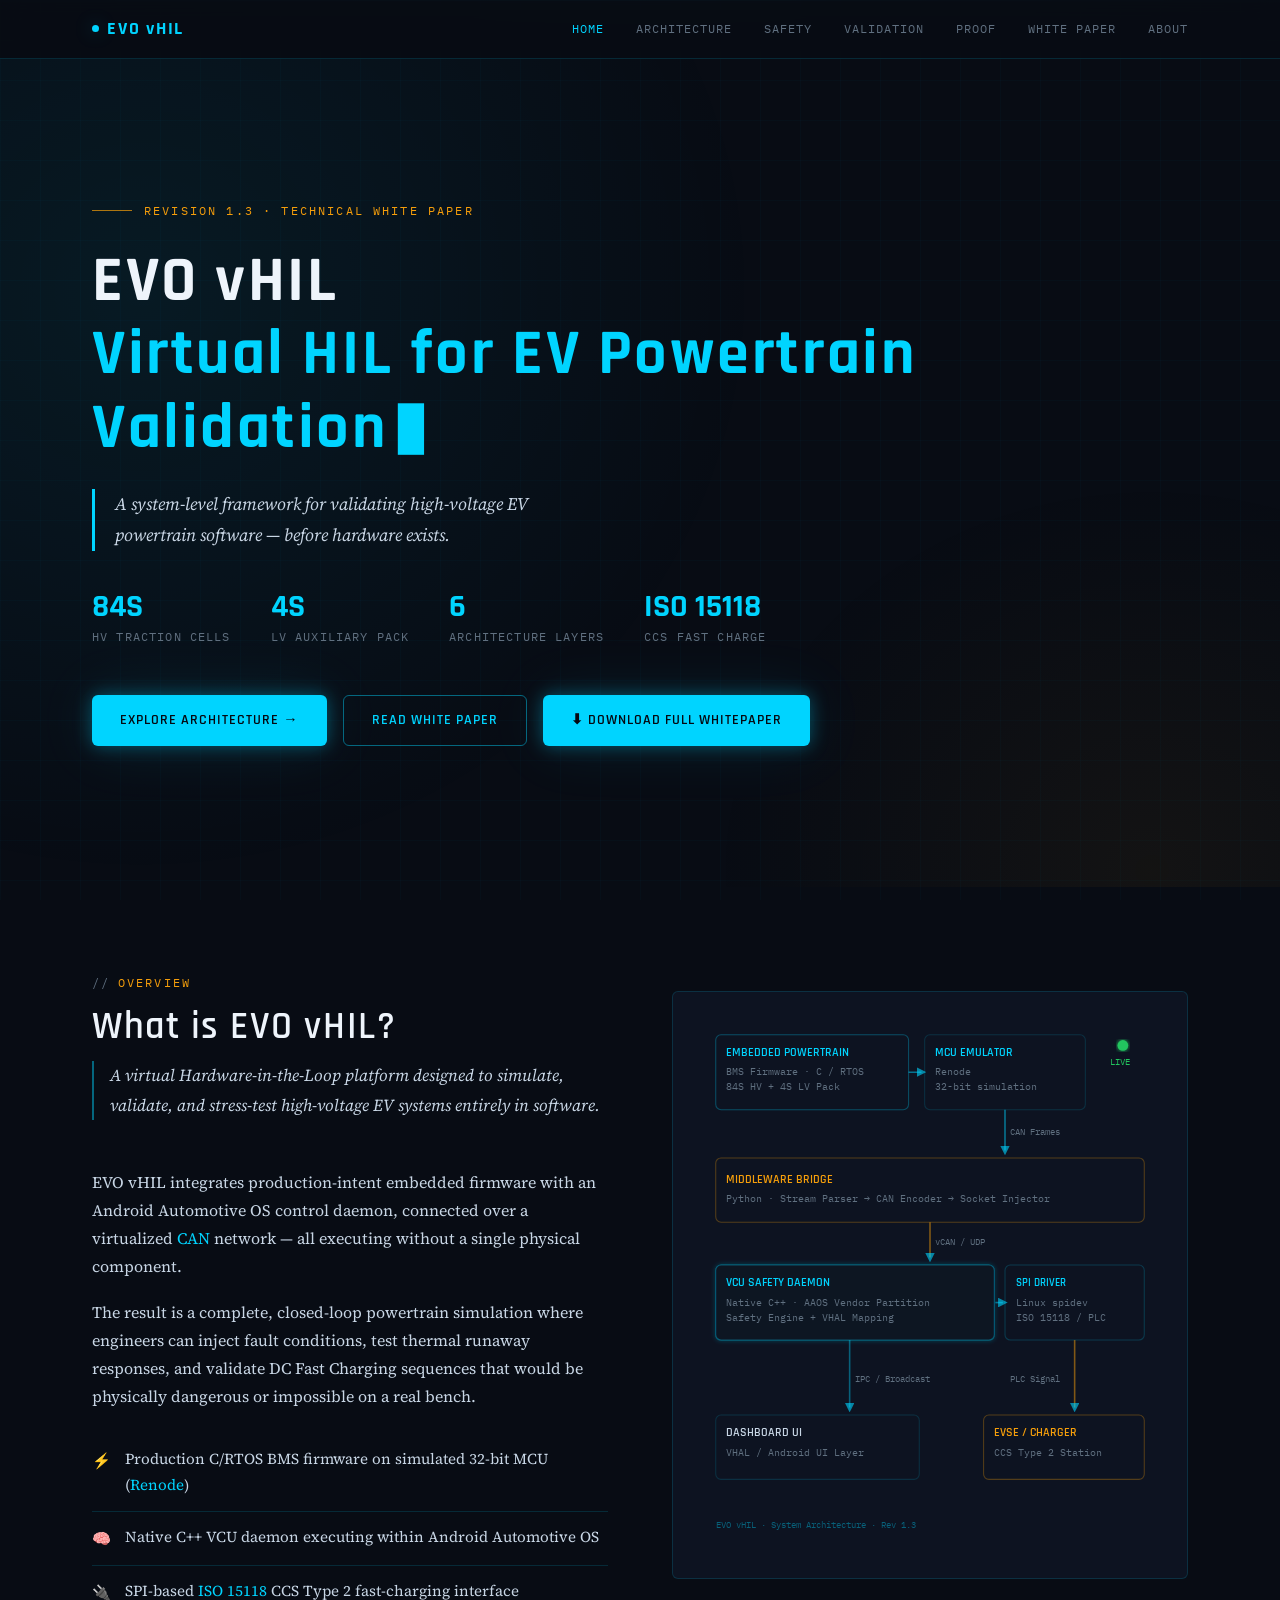
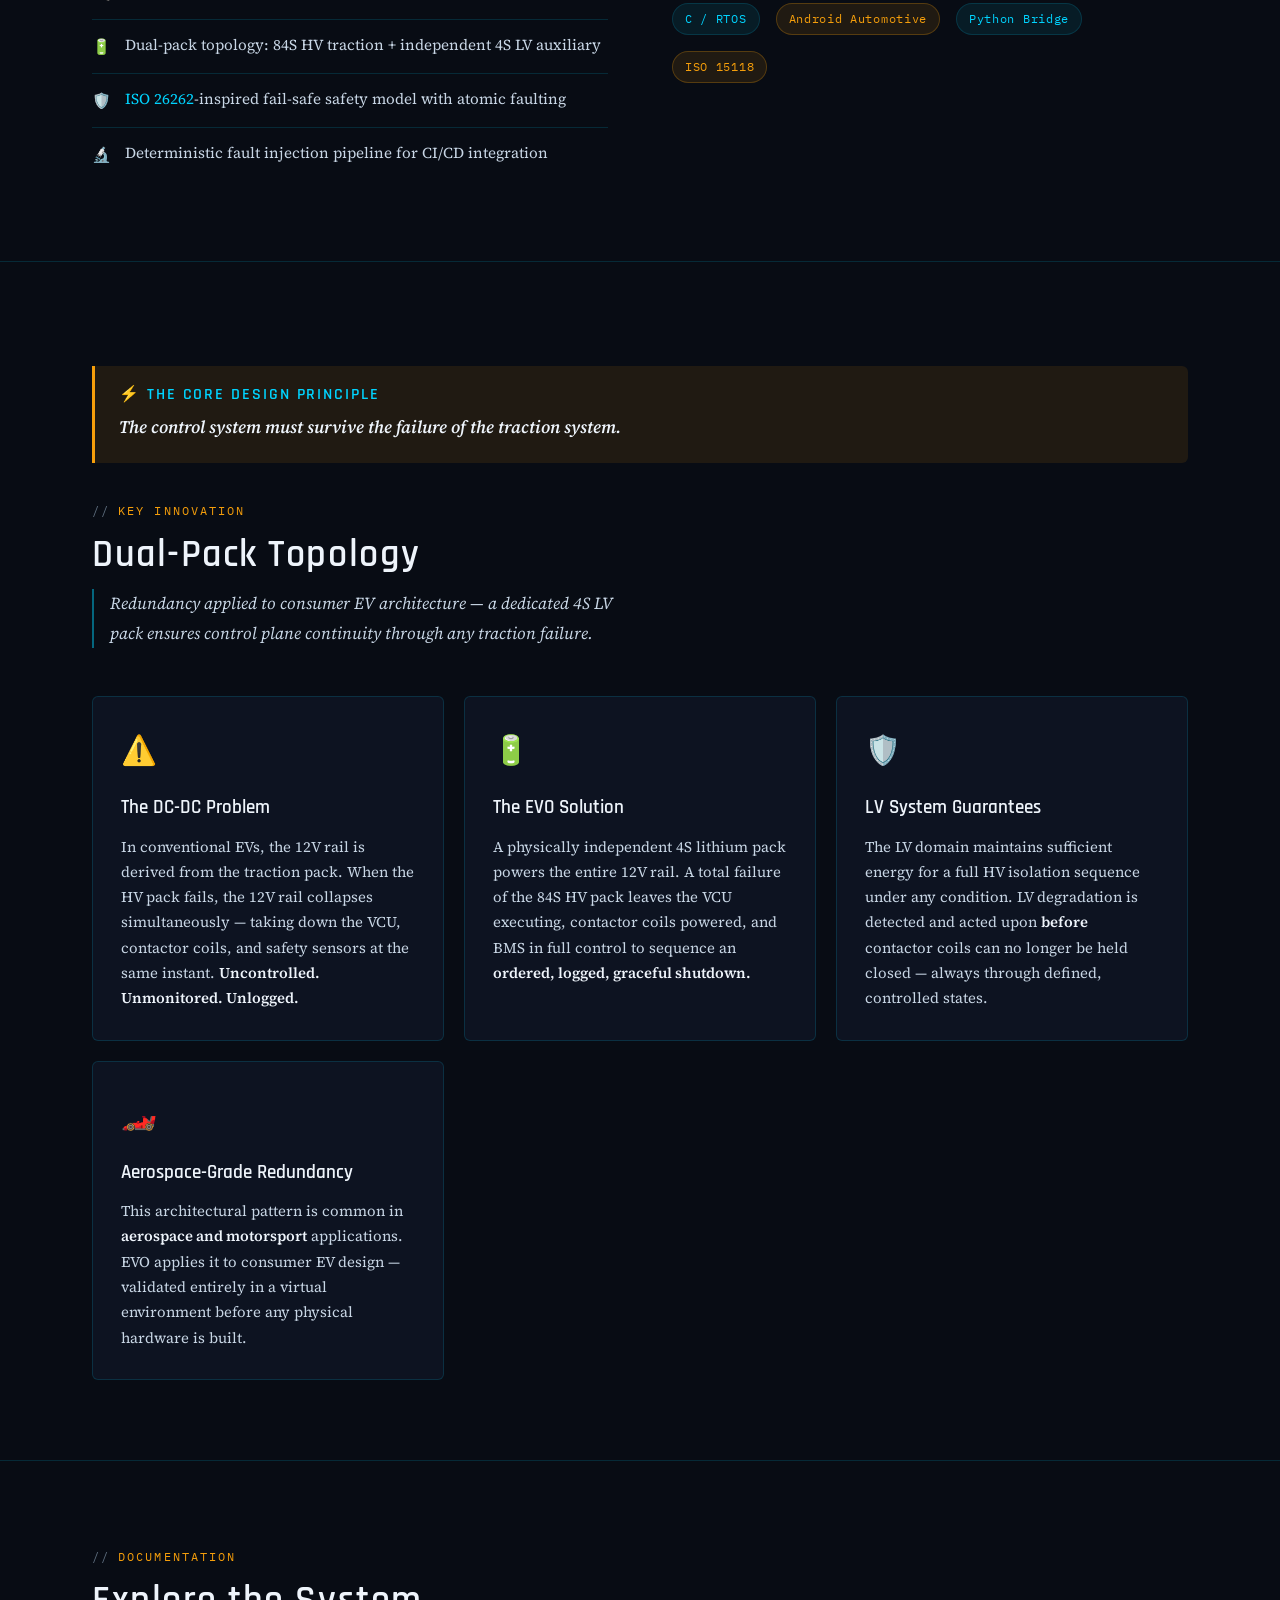
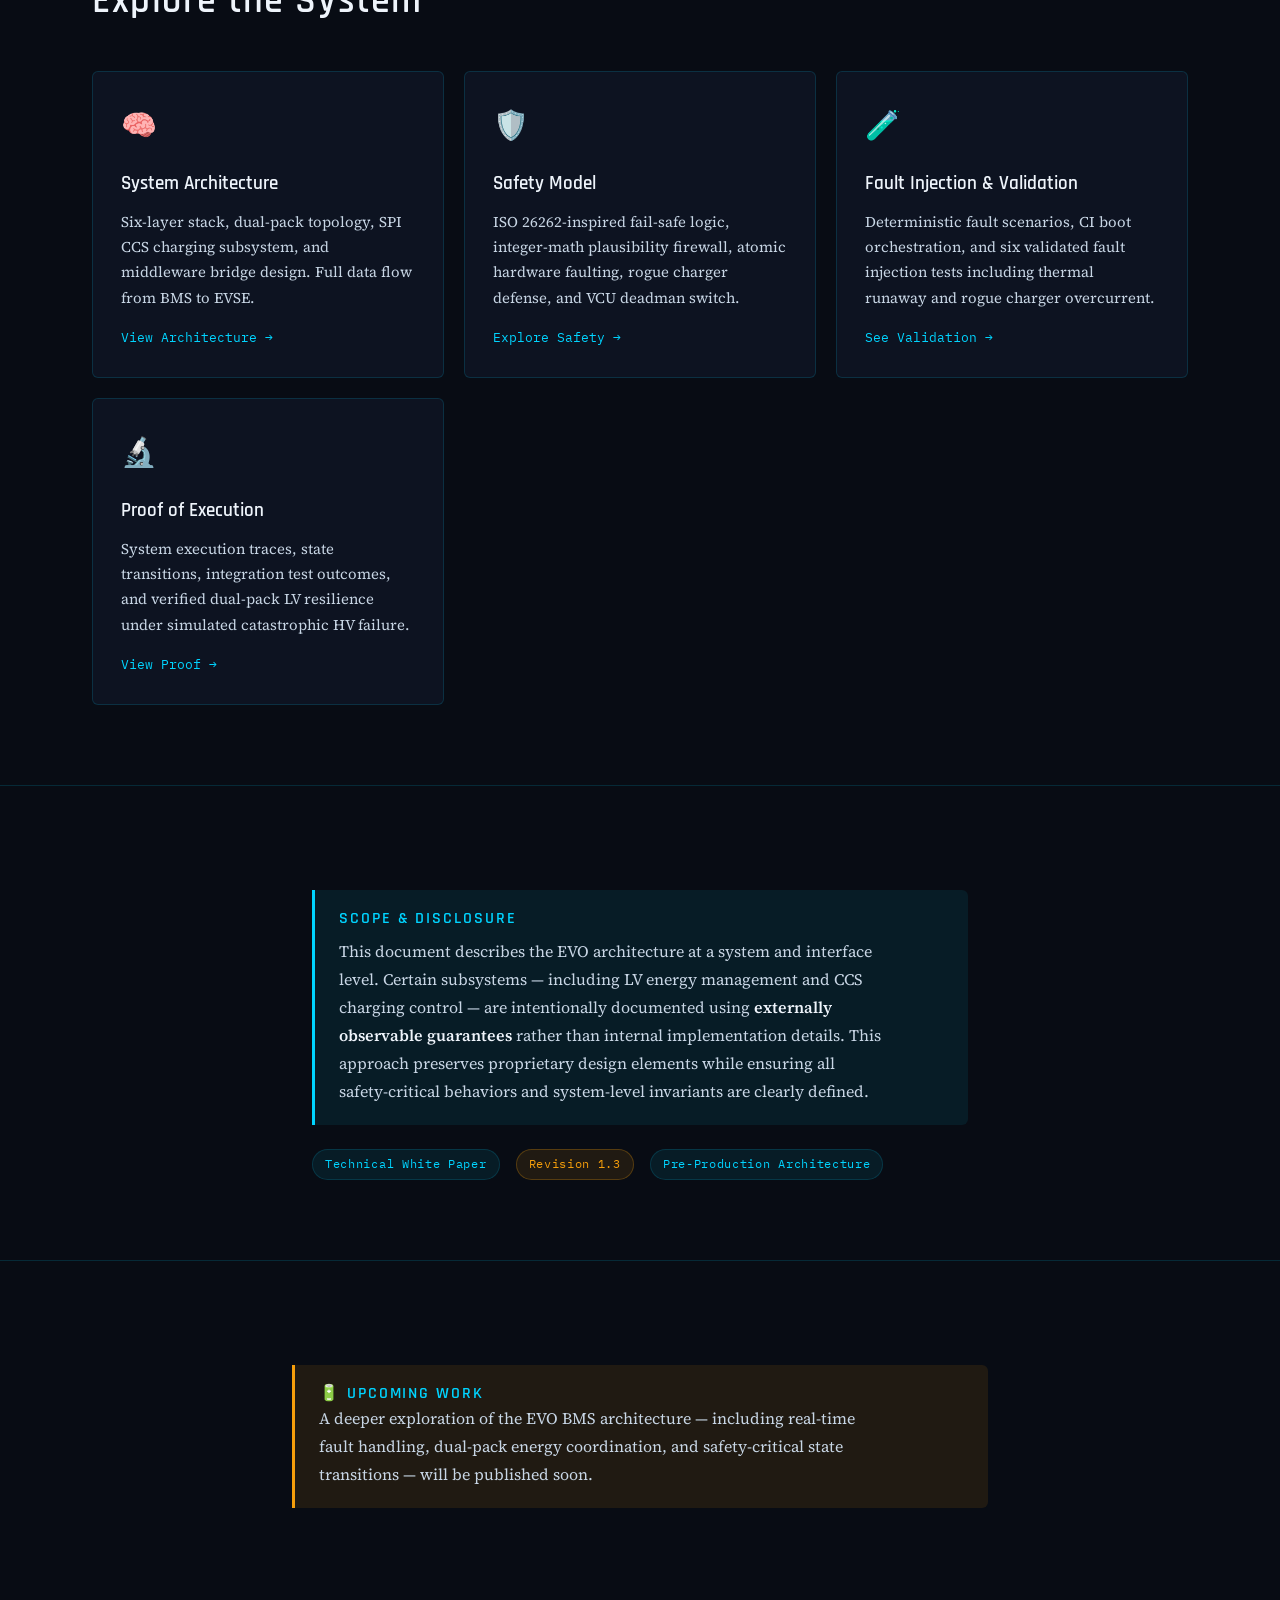
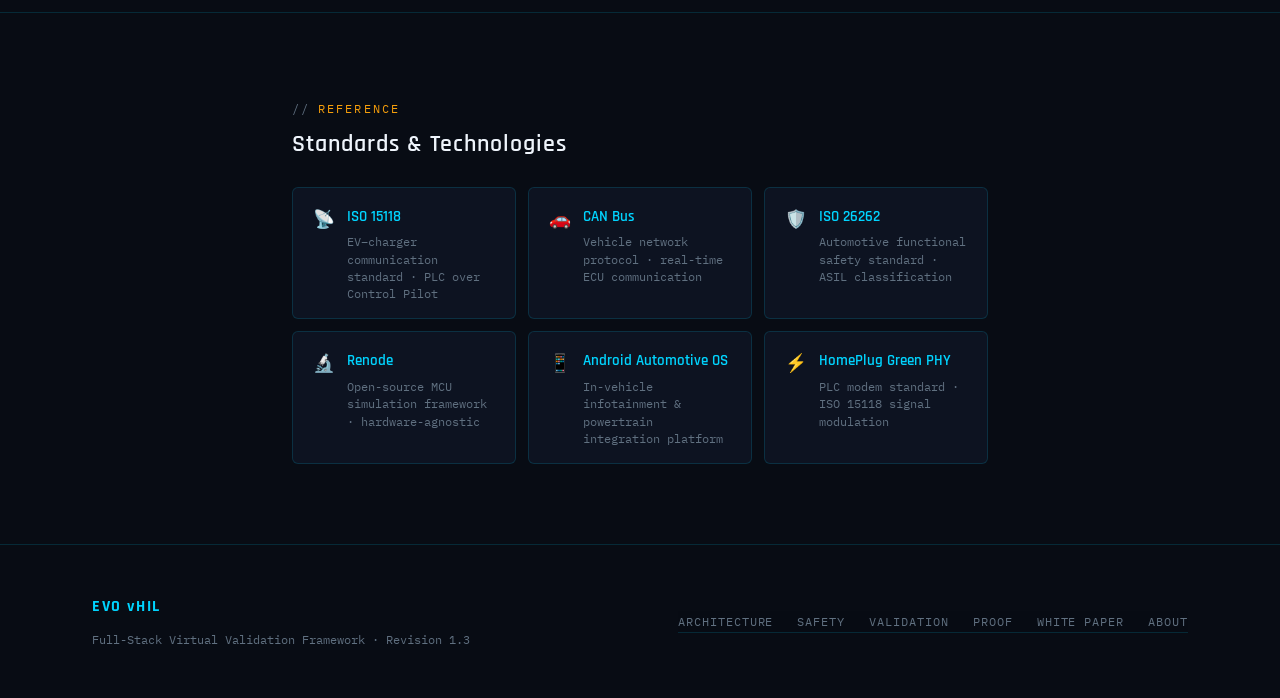
==== index.html @ ad2a9def "Merge branch 'main' of https://github.com/vishal0002/EVO-vHIL-Public" ====
<!DOCTYPE html>
<html lang="en">
  
<head>
  <meta charset="UTF-8" />

  <!-- JSON-LD (keep at top) -->
  <script type="application/ld+json">
  {
    "@context": "https://schema.org",
    "@type": "SoftwareApplication",
    "name": "EVO vHIL",
    "applicationCategory": "DeveloperApplication",
    "operatingSystem": "Linux, Android",
    "author": {
      "@type": "Person",
      "name": "Vishal Bagade"
    },
    "description": "Virtual hardware-in-the-loop framework for EV powertrain validation using Renode and production firmware.",
    "url": "https://evovhil.com/"
  }
  </script>

  <meta name="viewport" content="width=device-width, initial-scale=1.0" />

  <title>EVO vHIL — Virtual Validation for High-Voltage EV Powertrains</title>

  <meta name="author" content="Vishal Bagade">
  <meta name="description" content="A full-stack virtual Hardware-in-the-Loop (vHIL) framework for validating high-voltage EV powertrains, Android Automotive VCUs, and ISO 15118 fast charging.">
<meta name="robots" content="index, follow">
  <link rel="preload" href="style.css" as="style">
  <!-- Google tag (gtag.js) -->
<script async src="https://www.googletagmanager.com/gtag/js?id=G-EVS54RD7KM"></script>
<script>
  window.dataLayer = window.dataLayer || [];
  function gtag(){dataLayer.push(arguments);}
  gtag('js', new Date());

  gtag('config', 'G-EVS54RD7KM');
</script>
  <script>
function trackEvent(name, params = {}) {
  gtag('event', name, params);
}
</script>
<link rel="icon" href="/favicon.ico">
<link rel="icon" type="image/png" sizes="32x32" href="/favicon.png">
<link rel="apple-touch-icon" href="/apple-touch-icon.png">

<meta property="og:image" content="https://evovhil.com/og.png" />
<meta name="twitter:image" content="https://evovhil.com/og.png">
<meta property="og:image:width" content="1200">
<meta property="og:image:height" content="630">
  <meta name="google-site-verification" content="8OTdQsH8hmNBFH6MxRdVUnGSFUFtjsmQ5clHsHvqLK8" />

  <link rel="canonical" href="https://evovhil.com/" />
  <script>
if (location.hostname.includes("github.io")) {

  location.replace("https://evovhil.com" + location.pathname + location.search + location.hash);

}
</script>
  <!-- Open Graph -->
  <meta property="og:title" content="EVO vHIL — Virtual HIL for EV Powertrain Validation" />
  <meta property="og:description" content="Full-stack virtual HIL platform for EV systems using production firmware, Renode simulation, and deterministic fault injection." />
  <meta property="og:url" content="https://evovhil.com/" />

  <meta property="og:type" content="article" />


  <!-- Twitter -->
  <meta name="twitter:card" content="summary_large_image">
  <meta name="twitter:title" content="EVO vHIL — Virtual HIL for EV Powertrain Validation">
  <meta name="twitter:description" content="Full-stack EV validation using virtual HIL, Renode, and production firmware.">

  <!-- Styles -->
  <link rel="stylesheet" href="style.css" />

  <!-- GoatCounter (keep last) -->
  <script data-goatcounter="https://evo-vhil.goatcounter.com/count" async src="//gc.zgo.at/count.js"></script>

</head>
<script>
let startTime = Date.now();

window.addEventListener("beforeunload", function () {
  let timeSpent = Math.round((Date.now() - startTime) / 1000);

  // Only track meaningful sessions (>5 sec)
  if (timeSpent > 5) {
    navigator.sendBeacon(
      "https://evo-vhil.goatcounter.com/count",
      JSON.stringify({
        path: location.pathname + "#time-" + timeSpent,
        event: true
      })
    );
  }
});
</script>
<body>
<div class="scanline"></div>

<!-- ── NAV ── -->
<nav>
  <div class="nav-inner">
    <a href="/" class="nav-logo">
      <span class="dot"></span> EVO vHIL
    </a>

    <button class="nav-hamburger" id="navToggle" aria-label="Toggle navigation" aria-expanded="false">
      <span></span><span></span><span></span>
    </button>
    <div class="nav-links" id="navLinks">
      <a href="/" class="active">Home</a>
      <a href="/architecture.html">Architecture</a>
      <a href="/safety.html">Safety</a>
      <a href="/validation.html">Validation</a>
      <a href="/proof.html">Proof</a>
      <a href="/fullpaper.html">White Paper</a>
      <a href="/about.html">About</a>

    </div>
  </div>
</nav>

<!-- ── HERO ── -->
<section class="hero">
  <div class="container hero-content">
    <div class="hero-eyebrow">Revision 1.3 · Technical White Paper</div>
    <h1 class="hero-title">
      EVO vHIL<br>
      <span class="cursor">Virtual HIL for EV Powertrain Validation</span>
    </h1>
    <p class="hero-subtitle">
      A system-level framework for validating high-voltage EV powertrain software — before hardware exists.
    </p>
    <div class="hero-stats">
      <div class="stat">
        <div class="stat-val">84S</div>
        <div class="stat-label">HV Traction Cells</div>
      </div>
      <div class="stat">
        <div class="stat-val">4S</div>
        <div class="stat-label">LV Auxiliary Pack</div>
      </div>
      <div class="stat">
        <div class="stat-val">6</div>
        <div class="stat-label">Architecture Layers</div>
      </div>
      <div class="stat">
        <div class="stat-val">ISO 15118</div>
        <div class="stat-label">CCS Fast Charge</div>
      </div>
    </div>
    <div class="btn-group">
      <a href="/architecture.html" class="btn btn-primary" onclick="trackEvent('cta_architecture')">Explore Architecture →</a>
      <a href="/fullpaper.html" class="btn btn-outline" onclick="trackEvent('cta_whitepaper_view')">Read White Paper</a>
      <a href="https://raw.githubusercontent.com/vishal0002/EVO-vHIL-Public/main/docs/EVO_vHIL_Whitepaper_Public.pdf"
     class="btn btn-primary pulse"
     download 
     onclick="trackEvent('whitepaper_download')"
     data-goatcounter-click="whitepaper-download">
     ⬇ Download Full Whitepaper
  </a>
    </div>
  </div>
</section>

<!-- ── WHAT IS ── -->
<section class="section">
  <div class="container">
    <div class="two-col" style="align-items:start; gap:4rem;">
      <div>
        <div class="section-header">
          <div class="section-tag">Overview</div>
          <h2 class="section-title">What is EVO vHIL?</h2>
          <p class="section-lead">A virtual Hardware-in-the-Loop platform designed to simulate, validate, and stress-test high-voltage EV systems entirely in software.</p>
        </div>
        <p>EVO vHIL integrates production-intent embedded firmware with an Android Automotive OS control daemon, connected over a virtualized <a href="https://en.wikipedia.org/wiki/CAN_bus" target="_blank" rel="noopener noreferrer" style="color:var(--cyan);">CAN</a> network — all executing without a single physical component.</p>
        <p>The result is a complete, closed-loop powertrain simulation where engineers can inject fault conditions, test thermal runaway responses, and validate DC Fast Charging sequences that would be physically dangerous or impossible on a real bench.</p>
        <ul class="feature-list mt-3">
          <li><span class="icon">⚡</span><span>Production C/RTOS BMS firmware on simulated 32-bit MCU (<a href="https://renode.io/" target="_blank" rel="noopener noreferrer" style="color:var(--cyan);">Renode</a>)</span></li>
          <li><span class="icon">🧠</span><span>Native C++ VCU daemon executing within Android Automotive OS</span></li>
          <li><span class="icon">🔌</span><span>SPI-based <a href="https://en.wikipedia.org/wiki/ISO_15118" target="_blank" rel="noopener noreferrer" style="color:var(--cyan);">ISO 15118</a> CCS Type 2 fast-charging interface</span></li>
          <li><span class="icon">🔋</span><span>Dual-pack topology: 84S HV traction + independent 4S LV auxiliary</span></li>
          <li><span class="icon">🛡️</span><span><a href="https://en.wikipedia.org/wiki/ISO_26262" target="_blank" rel="noopener noreferrer" style="color:var(--cyan);">ISO 26262</a>-inspired fail-safe safety model with atomic faulting</span></li>
          <li><span class="icon">🔬</span><span>Deterministic fault injection pipeline for CI/CD integration</span></li>
        </ul>
      </div>
      <!-- SVG Architecture Mini-Diagram -->
      <div>
        <div class="diagram-wrap">
          <svg viewBox="0 0 420 480" xmlns="http://www.w3.org/2000/svg" style="width:100%;height:auto;">
            <defs>
              <marker id="arr" markerWidth="6" markerHeight="6" refX="3" refY="3" orient="auto">
                <path d="M0,0 L0,6 L6,3 z" fill="rgba(0,212,255,0.6)"/>
              </marker>
              <filter id="glow">
                <feGaussianBlur stdDeviation="2" result="coloredBlur"/>
                <feMerge><feMergeNode in="coloredBlur"/><feMergeNode in="SourceGraphic"/></feMerge>
              </filter>
            </defs>

            <!-- Layer boxes -->
            <!-- L1: BMS -->
            <rect x="10" y="10" width="180" height="70" rx="5" fill="#0d1321" stroke="rgba(0,212,255,0.3)" stroke-width="1"/>
            <text x="20" y="30" font-family="'Rajdhani',sans-serif" font-size="11" fill="#00d4ff" font-weight="600">EMBEDDED POWERTRAIN</text>
            <text x="20" y="48" font-family="'IBM Plex Mono',monospace" font-size="9" fill="#607080">BMS Firmware · C / RTOS</text>
            <text x="20" y="62" font-family="'IBM Plex Mono',monospace" font-size="9" fill="#607080">84S HV + 4S LV Pack</text>

            <!-- MCU Emulator -->
            <rect x="205" y="10" width="150" height="70" rx="5" fill="#0d1321" stroke="rgba(0,212,255,0.15)" stroke-width="1"/>
            <text x="215" y="30" font-family="'Rajdhani',sans-serif" font-size="11" fill="#00d4ff" font-weight="600">MCU EMULATOR</text>
            <text x="215" y="48" font-family="'IBM Plex Mono',monospace" font-size="9" fill="#607080">Renode</text>
            <text x="215" y="62" font-family="'IBM Plex Mono',monospace" font-size="9" fill="#607080">32-bit simulation</text>

            <!-- Arrow: BMS → MCU -->
            <line x1="190" y1="45" x2="202" y2="45" stroke="rgba(0,212,255,0.5)" stroke-width="1.5" marker-end="url(#arr)"/>

            <!-- Arrow: MCU → Bridge -->
            <line x1="280" y1="80" x2="280" y2="118" stroke="rgba(0,212,255,0.5)" stroke-width="1.5" marker-end="url(#arr)"/>
            <text x="285" y="104" font-family="'IBM Plex Mono',monospace" font-size="8" fill="#607080">CAN Frames</text>

            <!-- L2: Bridge -->
            <rect x="10" y="125" width="400" height="60" rx="5" fill="#0d1321" stroke="rgba(245,158,11,0.3)" stroke-width="1"/>
            <text x="20" y="148" font-family="'Rajdhani',sans-serif" font-size="11" fill="#f59e0b" font-weight="600">MIDDLEWARE BRIDGE</text>
            <text x="20" y="166" font-family="'IBM Plex Mono',monospace" font-size="9" fill="#607080">Python · Stream Parser → CAN Encoder → Socket Injector</text>

            <!-- Arrow: Bridge → VCU -->
            <line x1="210" y1="185" x2="210" y2="218" stroke="rgba(245,158,11,0.5)" stroke-width="1.5" marker-end="url(#arr)"/>
            <text x="215" y="206" font-family="'IBM Plex Mono',monospace" font-size="8" fill="#607080">vCAN / UDP</text>

            <!-- L3: VCU -->
            <rect x="10" y="225" width="260" height="70" rx="5" fill="#0d1321" stroke="rgba(0,212,255,0.35)" stroke-width="1" filter="url(#glow)"/>
            <text x="20" y="245" font-family="'Rajdhani',sans-serif" font-size="11" fill="#00d4ff" font-weight="600">VCU SAFETY DAEMON</text>
            <text x="20" y="263" font-family="'IBM Plex Mono',monospace" font-size="9" fill="#607080">Native C++ · AAOS Vendor Partition</text>
            <text x="20" y="277" font-family="'IBM Plex Mono',monospace" font-size="9" fill="#607080">Safety Engine + VHAL Mapping</text>

            <!-- L3: SPI -->
            <rect x="280" y="225" width="130" height="70" rx="5" fill="#0d1321" stroke="rgba(0,212,255,0.2)" stroke-width="1"/>
            <text x="290" y="245" font-family="'Rajdhani',sans-serif" font-size="10" fill="#00d4ff" font-weight="600">SPI DRIVER</text>
            <text x="290" y="263" font-family="'IBM Plex Mono',monospace" font-size="9" fill="#607080">Linux spidev</text>
            <text x="290" y="277" font-family="'IBM Plex Mono',monospace" font-size="9" fill="#607080">ISO 15118 / PLC</text>

            <!-- Double arrow: VCU ↔ SPI -->
            <line x1="271" y1="260" x2="278" y2="260" stroke="rgba(0,212,255,0.5)" stroke-width="1.5" marker-end="url(#arr)"/>

            <!-- Arrow: VCU → UI -->
            <line x1="135" y1="295" x2="135" y2="358" stroke="rgba(0,212,255,0.4)" stroke-width="1.5" marker-end="url(#arr)"/>
            <text x="140" y="334" font-family="'IBM Plex Mono',monospace" font-size="8" fill="#607080">IPC / Broadcast</text>

            <!-- Arrow: SPI → EVSE -->
            <line x1="345" y1="295" x2="345" y2="358" stroke="rgba(245,158,11,0.5)" stroke-width="1.5" marker-end="url(#arr)"/>
            <text x="285" y="334" font-family="'IBM Plex Mono',monospace" font-size="8" fill="#607080">PLC Signal</text>

            <!-- L4: UI -->
            <rect x="10" y="365" width="190" height="60" rx="5" fill="#0d1321" stroke="rgba(0,212,255,0.15)" stroke-width="1"/>
            <text x="20" y="385" font-family="'Rajdhani',sans-serif" font-size="11" fill="#c8d6e5" font-weight="600">DASHBOARD UI</text>
            <text x="20" y="403" font-family="'IBM Plex Mono',monospace" font-size="9" fill="#607080">VHAL / Android UI Layer</text>

            <!-- EVSE -->
            <rect x="260" y="365" width="150" height="60" rx="5" fill="#0d1321" stroke="rgba(245,158,11,0.3)" stroke-width="1"/>
            <text x="270" y="385" font-family="'Rajdhani',sans-serif" font-size="11" fill="#f59e0b" font-weight="600">EVSE / CHARGER</text>
            <text x="270" y="403" font-family="'IBM Plex Mono',monospace" font-size="9" fill="#607080">CCS Type 2 Station</text>

            <!-- Status dot -->
            <circle cx="390" cy="20" r="5" fill="#22c55e" filter="url(#glow)"/>
            <text x="378" y="38" font-family="'IBM Plex Mono',monospace" font-size="8" fill="#22c55e">LIVE</text>

            <!-- Labels -->
            <text x="10" y="470" font-family="'IBM Plex Mono',monospace" font-size="8" fill="rgba(0,212,255,0.4)">EVO vHIL · System Architecture · Rev 1.3</text>
          </svg>
        </div>
        <div class="flex gap-2 flex-wrap mt-2">
          <span class="badge badge-cyan">C / RTOS</span>
          <span class="badge badge-amber">Android Automotive</span>
          <span class="badge badge-cyan">Python Bridge</span>
          <span class="badge badge-amber">ISO 15118</span>
        </div>
      </div>
    </div>
  </div>
</section>

<!-- ── KEY INNOVATION ── -->
<section class="section">
  <div class="container">
    <div class="callout">
      <h4 style="margin-bottom:0.5rem;">⚡ The Core Design Principle</h4>
      <p style="font-size:1.1rem; color: var(--text-hi); font-style:italic; margin:0;">
        <strong>The control system must survive the failure of the traction system.</strong>
      </p>
    </div>

    <div class="section-header mt-4">
      <div class="section-tag">Key Innovation</div>
      <h2 class="section-title">Dual-Pack Topology</h2>
      <p class="section-lead">Redundancy applied to consumer EV architecture — a dedicated 4S LV pack ensures control plane continuity through any traction failure.</p>
    </div>

    <div class="card-grid">
      <div class="card">
        <span class="card-icon">⚠️</span>
        <div class="card-title">The DC-DC Problem</div>
        <div class="card-body">In conventional EVs, the 12V rail is derived from the traction pack. When the HV pack fails, the 12V rail collapses simultaneously — taking down the VCU, contactor coils, and safety sensors at the same instant. <strong>Uncontrolled. Unmonitored. Unlogged.</strong></div>
      </div>
      <div class="card">
        <span class="card-icon">🔋</span>
        <div class="card-title">The EVO Solution</div>
        <div class="card-body">A physically independent 4S lithium pack powers the entire 12V rail. A total failure of the 84S HV pack leaves the VCU executing, contactor coils powered, and BMS in full control to sequence an <strong>ordered, logged, graceful shutdown.</strong></div>
      </div>
      <div class="card">
        <span class="card-icon">🛡️</span>
        <div class="card-title">LV System Guarantees</div>
        <div class="card-body">The LV domain maintains sufficient energy for a full HV isolation sequence under any condition. LV degradation is detected and acted upon <strong>before</strong> contactor coils can no longer be held closed — always through defined, controlled states.</div>
      </div>
      <div class="card">
        <span class="card-icon">🏎️</span>
        <div class="card-title">Aerospace-Grade Redundancy</div>
        <div class="card-body">This architectural pattern is common in <strong>aerospace and motorsport</strong> applications. EVO applies it to consumer EV design — validated entirely in a virtual environment before any physical hardware is built.</div>
      </div>
    </div>
  </div>
</section>

<!-- ── PAGES NAV ── -->
<section class="section">
  <div class="container">
    <div class="section-header">
      <div class="section-tag">Documentation</div>
      <h2 class="section-title">Explore the System</h2>
    </div>
    <div class="card-grid-2">
      <a href="/architecture.html" class="card" style="text-decoration:none;">
        <span class="card-icon">🧠</span>
        <div class="card-title">System Architecture</div>
        <div class="card-body">Six-layer stack, dual-pack topology, SPI CCS charging subsystem, and middleware bridge design. Full data flow from BMS to EVSE.</div>
        <div class="mt-2" style="color:var(--cyan); font-family:var(--mono); font-size:0.8rem;">View Architecture →</div>
      </a>
      <a href="/safety.html" class="card" style="text-decoration:none;">
        <span class="card-icon">🛡️</span>
        <div class="card-title">Safety Model</div>
        <div class="card-body">ISO 26262-inspired fail-safe logic, integer-math plausibility firewall, atomic hardware faulting, rogue charger defense, and VCU deadman switch.</div>
        <div class="mt-2" style="color:var(--cyan); font-family:var(--mono); font-size:0.8rem;">Explore Safety →</div>
      </a>
      <a href="/validation.html" class="card" style="text-decoration:none;">
        <span class="card-icon">🧪</span>
        <div class="card-title">Fault Injection & Validation</div>
        <div class="card-body">Deterministic fault scenarios, CI boot orchestration, and six validated fault injection tests including thermal runaway and rogue charger overcurrent.</div>
        <div class="mt-2" style="color:var(--cyan); font-family:var(--mono); font-size:0.8rem;">See Validation →</div>
      </a>
      <a href="/proof.html" class="card" style="text-decoration:none;">
        <span class="card-icon">🔬</span>
        <div class="card-title">Proof of Execution</div>
        <div class="card-body">System execution traces, state transitions, integration test outcomes, and verified dual-pack LV resilience under simulated catastrophic HV failure.</div>
        <div class="mt-2" style="color:var(--cyan); font-family:var(--mono); font-size:0.8rem;">View Proof →</div>
      </a>
    </div>
  </div>
</section>

<!-- ── SCOPE ── -->
<section class="section">
  <div class="container" style="max-width:720px;">
    <div class="callout cyan">
      <h4 style="margin-bottom:0.5rem;">Scope & Disclosure</h4>
      <p>This document describes the EVO architecture at a system and interface level. Certain subsystems — including LV energy management and CCS charging control — are intentionally documented using <strong>externally observable guarantees</strong> rather than internal implementation details. This approach preserves proprietary design elements while ensuring all safety-critical behaviors and system-level invariants are clearly defined.</p>
    </div>
    <div class="flex gap-2 flex-wrap mt-3">
      <span class="badge badge-cyan">Technical White Paper</span>
      <span class="badge badge-amber">Revision 1.3</span>
      <span class="badge badge-cyan">Pre-Production Architecture</span>
    </div>
  </div>
</section>


<!-- ── UPCOMING WORK ── -->
<section class="section">
  <div class="container" style="max-width:760px;">
    <div class="callout">
      <h4>🔋 Upcoming Work</h4>
      <p>
        A deeper exploration of the EVO BMS architecture — including real-time fault handling,
        dual-pack energy coordination, and safety-critical state transitions — will be published soon.
      </p>
    </div>
  </div>
</section>

<!-- ── STANDARDS & TECHNOLOGIES ── -->
<section class="section" aria-label="Standards and technologies referenced">
  <div class="container" style="max-width:760px;">
    <div class="section-header" style="margin-bottom:1.75rem;">
      <div class="section-tag">Reference</div>
      <h2 class="section-title" style="font-size:1.5rem;">Standards &amp; Technologies</h2>
    </div>
    <div style="display:grid; grid-template-columns:repeat(auto-fill, minmax(220px,1fr)); gap:0.75rem;">
      <a href="https://en.wikipedia.org/wiki/ISO_15118" target="_blank" rel="noopener noreferrer" class="card" style="text-decoration:none; display:flex; align-items:flex-start; gap:0.75rem; padding:1rem 1.25rem;">
        <span style="font-size:1.1rem; flex-shrink:0;">📡</span>
        <div>
          <div style="font-family:var(--head); font-size:0.95rem; font-weight:600; color:var(--cyan); margin-bottom:0.2rem;">ISO 15118</div>
          <div style="font-family:var(--mono); font-size:0.72rem; color:var(--text-dim); line-height:1.5;">EV–charger communication standard · PLC over Control Pilot</div>
        </div>
      </a>
      <a href="https://en.wikipedia.org/wiki/CAN_bus" target="_blank" rel="noopener noreferrer" class="card" style="text-decoration:none; display:flex; align-items:flex-start; gap:0.75rem; padding:1rem 1.25rem;">
        <span style="font-size:1.1rem; flex-shrink:0;">🚗</span>
        <div>
          <div style="font-family:var(--head); font-size:0.95rem; font-weight:600; color:var(--cyan); margin-bottom:0.2rem;">CAN Bus</div>
          <div style="font-family:var(--mono); font-size:0.72rem; color:var(--text-dim); line-height:1.5;">Vehicle network protocol · real-time ECU communication</div>
        </div>
      </a>
      <a href="https://en.wikipedia.org/wiki/ISO_26262" target="_blank" rel="noopener noreferrer" class="card" style="text-decoration:none; display:flex; align-items:flex-start; gap:0.75rem; padding:1rem 1.25rem;">
        <span style="font-size:1.1rem; flex-shrink:0;">🛡️</span>
        <div>
          <div style="font-family:var(--head); font-size:0.95rem; font-weight:600; color:var(--cyan); margin-bottom:0.2rem;">ISO 26262</div>
          <div style="font-family:var(--mono); font-size:0.72rem; color:var(--text-dim); line-height:1.5;">Automotive functional safety standard · ASIL classification</div>
        </div>
      </a>
      <a href="https://renode.io/" target="_blank" rel="noopener noreferrer" class="card" style="text-decoration:none; display:flex; align-items:flex-start; gap:0.75rem; padding:1rem 1.25rem;">
        <span style="font-size:1.1rem; flex-shrink:0;">🔬</span>
        <div>
          <div style="font-family:var(--head); font-size:0.95rem; font-weight:600; color:var(--cyan); margin-bottom:0.2rem;">Renode</div>
          <div style="font-family:var(--mono); font-size:0.72rem; color:var(--text-dim); line-height:1.5;">Open-source MCU simulation framework · hardware-agnostic</div>
        </div>
      </a>
      <a href="https://en.wikipedia.org/wiki/Android_Automotive" target="_blank" rel="noopener noreferrer" class="card" style="text-decoration:none; display:flex; align-items:flex-start; gap:0.75rem; padding:1rem 1.25rem;">
        <span style="font-size:1.1rem; flex-shrink:0;">📱</span>
        <div>
          <div style="font-family:var(--head); font-size:0.95rem; font-weight:600; color:var(--cyan); margin-bottom:0.2rem;">Android Automotive OS</div>
          <div style="font-family:var(--mono); font-size:0.72rem; color:var(--text-dim); line-height:1.5;">In-vehicle infotainment &amp; powertrain integration platform</div>
        </div>
      </a>
      <a href="https://en.wikipedia.org/wiki/HomePlug" target="_blank" rel="noopener noreferrer" class="card" style="text-decoration:none; display:flex; align-items:flex-start; gap:0.75rem; padding:1rem 1.25rem;">
        <span style="font-size:1.1rem; flex-shrink:0;">⚡</span>
        <div>
          <div style="font-family:var(--head); font-size:0.95rem; font-weight:600; color:var(--cyan); margin-bottom:0.2rem;">HomePlug Green PHY</div>
          <div style="font-family:var(--mono); font-size:0.72rem; color:var(--text-dim); line-height:1.5;">PLC modem standard · ISO 15118 signal modulation</div>
        </div>
      </a>
    </div>
  </div>
</section>

<!-- ── FOOTER ── -->
<footer>
  <div class="footer-inner">
    <div>
      <div class="footer-brand">EVO vHIL</div>
      <div class="footer-meta mt-1">Full-Stack Virtual Validation Framework · Revision 1.3</div>
    </div>
    <nav class="footer-nav">
      <a href="/architecture.html">Architecture</a>
      <a href="/safety.html">Safety</a>
      <a href="/validation.html">Validation</a>
      <a href="/proof.html">Proof</a>
      <a href="/fullpaper.html">White Paper</a>
      <a href="/about.html">About</a>
    </nav>
  </div>
</footer>

<script>
// Reveal animation on scroll
const reveals = document.querySelectorAll('.reveal');
const observer = new IntersectionObserver(entries => {
  entries.forEach(e => { if (e.isIntersecting) e.target.classList.add('visible'); });
}, { threshold: 0.1 });
reveals.forEach(el => observer.observe(el));
</script>
<script>
let scrollTracked = false;

window.addEventListener("scroll", () => {
  const scrollPosition = window.scrollY + window.innerHeight;
  const pageHeight = document.documentElement.scrollHeight;

  if (!scrollTracked && scrollPosition > pageHeight * 0.5) {
    scrollTracked = true;

    trackEvent("scroll_50");
    
    navigator.sendBeacon(
      "https://evo-vhil.goatcounter.com/count",
      JSON.stringify({
        path: location.pathname + "#scroll-50",
        event: true
      })
    );
  }
});
</script>
  <script>
const path = location.pathname;

// Page-level intent tracking
if (path.includes("architecture")) trackEvent("view_architecture");
if (path.includes("safety")) trackEvent("view_safety");
if (path.includes("validation")) trackEvent("view_validation");
if (path.includes("proof")) trackEvent("view_proof");
if (path.includes("about")) trackEvent("view_about");
</script>

<script>
// ── Hamburger nav toggle ──────────────────────────────────────
const navToggle = document.getElementById('navToggle');
const navLinks  = document.getElementById('navLinks');
if (navToggle && navLinks) {
  navToggle.addEventListener('click', () => {
    const isOpen = navLinks.classList.toggle('open');
    navToggle.classList.toggle('open', isOpen);
    navToggle.setAttribute('aria-expanded', isOpen);
  });
  // Close on link click (mobile)
  navLinks.querySelectorAll('a').forEach(a => {
    a.addEventListener('click', () => {
      navLinks.classList.remove('open');
      navToggle.classList.remove('open');
      navToggle.setAttribute('aria-expanded', 'false');
    });
  });
  // Close on outside click
  document.addEventListener('click', e => {
    if (!navToggle.contains(e.target) && !navLinks.contains(e.target)) {
      navLinks.classList.remove('open');
      navToggle.classList.remove('open');
      navToggle.setAttribute('aria-expanded', 'false');
    }
  });
}
</script>
</body>
</html>
---- style.css ----
@import url('https://fonts.googleapis.com/css2?family=Rajdhani:wght@400;500;600;700&family=IBM+Plex+Mono:wght@300;400;500&family=Source+Serif+4:ital,wght@0,300;0,400;0,600;1,300&display=swap');

/* ── ROOT VARIABLES ─────────────────────────────────────────── */
:root {
  --bg:        #080c14;
  --bg-card:   #0d1321;
  --bg-glass:  rgba(13,19,33,0.85);
  --border:    rgba(0,212,255,0.15);
  --border-hi: rgba(0,212,255,0.45);
  --cyan:      #00d4ff;
  --cyan-dim:  rgba(0,212,255,0.08);
  --amber:     #f59e0b;
  --amber-dim: rgba(245,158,11,0.1);
  --red:       #ef4444;
  --green:     #22c55e;
  --text:      #c8d6e5;
  --text-dim:  #607080;
  --text-hi:   #eef4fb;
  --mono:      'IBM Plex Mono', monospace;
  --head:      'Rajdhani', sans-serif;
  --body:      'Source Serif 4', serif;
  --glow:      0 0 18px rgba(0,212,255,0.35), 0 0 60px rgba(0,212,255,0.10);
  --glow-amb:  0 0 18px rgba(245,158,11,0.4), 0 0 60px rgba(245,158,11,0.12);
  --radius:    6px;
}

/* ── RESET & BASE ───────────────────────────────────────────── */
*, *::before, *::after { box-sizing: border-box; margin: 0; padding: 0; }
html { scroll-behavior: smooth; }
body {
  background: var(--bg);
  color: var(--text);
  font-family: var(--body);
  font-size: 16px;
  line-height: 1.75;
  overflow-x: hidden;
}

/* Grid texture overlay */
body::before {
  content: '';
  position: fixed; inset: 0;
  background-image:
    linear-gradient(rgba(0,212,255,0.025) 1px, transparent 1px),
    linear-gradient(90deg, rgba(0,212,255,0.025) 1px, transparent 1px);
  background-size: 40px 40px;
  pointer-events: none;
  z-index: 0;
}

/* Subtle top glow */
body::after {
  content: '';
  position: fixed; top: 0; left: 0; right: 0; height: 1px;
  background: linear-gradient(90deg, transparent, var(--cyan), transparent);
  opacity: 0.6;
  pointer-events: none;
  z-index: 100;
}

/* ── TYPOGRAPHY ─────────────────────────────────────────────── */
h1, h2, h3, h4 {
  font-family: var(--head);
  color: var(--text-hi);
  letter-spacing: 0.04em;
  line-height: 1.15;
}
h1 { font-size: clamp(2.4rem, 5vw, 4.2rem); font-weight: 700; }
h2 { font-size: clamp(1.6rem, 3vw, 2.4rem); font-weight: 600; }
h3 { font-size: clamp(1.1rem, 2vw, 1.5rem); font-weight: 600; }
h4 { font-size: 1rem; font-weight: 600; text-transform: uppercase; letter-spacing: 0.12em; color: var(--cyan); }

p { margin-bottom: 1.1em; max-width: 68ch; }
a { color: var(--cyan); text-decoration: none; transition: color 0.2s; }
a:hover { color: var(--text-hi); }
code, .mono { font-family: var(--mono); font-size: 0.85em; color: var(--cyan); }
strong { color: var(--text-hi); font-weight: 600; }

/* ── LAYOUT CONTAINERS ──────────────────────────────────────── */
.container { max-width: 1160px; margin: 0 auto; padding: 0 2rem; }
.section { padding: 5rem 0; position: relative; z-index: 1; }
.section + .section { border-top: 1px solid var(--border); }

/* ── NAV ────────────────────────────────────────────────────── */
nav {
  position: sticky; top: 0; z-index: 200; position: sticky;
  background: rgba(8,12,20,0.92);
  backdrop-filter: blur(12px);
  border-bottom: 1px solid var(--border);
}
.nav-inner {
  display: flex; align-items: center; justify-content: space-between;
  padding: 0.85rem 2rem; max-width: 1160px; margin: 0 auto;
}
.nav-logo {
  font-family: var(--head); font-size: 1.1rem; font-weight: 700;
  color: var(--cyan); letter-spacing: 0.1em;
  display: flex; align-items: center; gap: 0.5rem;
}
.nav-logo .dot { width: 7px; height: 7px; background: var(--cyan); border-radius: 50%; box-shadow: var(--glow); }
.nav-links { display: flex; gap: 2rem; flex-wrap: wrap; }
.nav-links a {
  font-family: var(--mono); font-size: 0.78rem; letter-spacing: 0.08em;
  color: var(--text-dim); transition: color 0.2s;
  text-transform: uppercase;
}
.nav-links a:hover, .nav-links a.active { color: var(--cyan); }

/* ── HERO ───────────────────────────────────────────────────── */
.hero {
  min-height: 92vh;
  display: flex; align-items: center;
  position: relative; overflow: hidden; z-index: 1;
  padding: 5rem 0;
}

/* Radial glow behind hero */
.hero::before {
  content: '';
  position: absolute; top: -20%; left: -10%;
  width: 70%; height: 120%;
  background: radial-gradient(ellipse at 30% 40%, rgba(0,212,255,0.07) 0%, transparent 70%);
  pointer-events: none;
}
.hero::after {
  content: '';
  position: absolute; bottom: -30%; right: -5%;
  width: 50%; height: 80%;
  background: radial-gradient(ellipse at 70% 60%, rgba(245,158,11,0.05) 0%, transparent 70%);
  pointer-events: none;
}

.hero-content { position: relative; z-index: 2; }
.hero-eyebrow {
  font-family: var(--mono); font-size: 0.75rem; letter-spacing: 0.18em;
  text-transform: uppercase; color: var(--amber);
  display: flex; align-items: center; gap: 0.75rem; margin-bottom: 1.5rem;
}
.hero-eyebrow::before {
  content: ''; width: 40px; height: 1px; background: var(--amber); opacity: 0.7;
}
.hero-title { margin-bottom: 1.5rem; }
.hero-title span { color: var(--cyan); display: block; }
.hero-subtitle {
  font-size: 1.1rem; color: var(--text); max-width: 56ch;
  border-left: 3px solid var(--cyan); padding-left: 1.25rem;
  margin-bottom: 2.5rem; font-style: italic;
  font-family: var(--body);
}
.hero-stats {
  display: flex; gap: 2.5rem; flex-wrap: wrap; margin-bottom: 3rem;
}
.stat { }
.stat-val {
  font-family: var(--head); font-size: 2rem; font-weight: 700; color: var(--cyan);
  line-height: 1;
}
.stat-label {
  font-family: var(--mono); font-size: 0.72rem; letter-spacing: 0.1em;
  text-transform: uppercase; color: var(--text-dim); margin-top: 0.25rem;
}

/* ── BUTTONS ────────────────────────────────────────────────── */
.btn {
  display: inline-flex; align-items: center; gap: 0.5rem;
  font-family: var(--head); font-weight: 600; letter-spacing: 0.07em;
  font-size: 0.9rem; padding: 0.75rem 1.75rem; border-radius: var(--radius);
  transition: all 0.22s; text-transform: uppercase; cursor: pointer;
  border: none;
}
.btn-primary {
  background: var(--cyan); color: #050810;
  box-shadow: var(--glow);
}
.btn-primary:hover {
  background: #20e5ff; color: #050810; transform: translateY(-1px);
  box-shadow: 0 0 30px rgba(0,212,255,0.6);
}
.btn-outline {
  background: transparent; color: var(--cyan);
  border: 1px solid var(--border-hi);
}
.btn-outline:hover {
  background: var(--cyan-dim); border-color: var(--cyan);
}
.btn-group { display: flex; gap: 1rem; flex-wrap: wrap; }

/* ── CARDS ──────────────────────────────────────────────────── */
.card {
  background: var(--bg-card);
  border: 1px solid var(--border);
  border-radius: var(--radius);
  padding: 1.75rem;
  transition: border-color 0.25s, box-shadow 0.25s;
  position: relative;
}
.card:hover {
  border-color: var(--border-hi);
  box-shadow: 0 0 24px rgba(0,212,255,0.08);
}
.card::before {
  content: '';
  position: absolute; top: 0; left: 0; right: 0; height: 2px;
  background: linear-gradient(90deg, transparent, var(--cyan), transparent);
  opacity: 0; border-radius: var(--radius) var(--radius) 0 0;
  transition: opacity 0.25s;
}
.card:hover::before { opacity: 1; }

.card-icon {
  font-size: 1.8rem; margin-bottom: 1rem; display: block;
}
.card-title {
  font-family: var(--head); font-size: 1.2rem; font-weight: 600;
  color: var(--text-hi); margin-bottom: 0.6rem;
}
.card-body { font-size: 0.93rem; color: var(--text); line-height: 1.7; }

.card-grid {
  display: grid; gap: 1.25rem;
  grid-template-columns: repeat(auto-fill, minmax(260px, 1fr));
}
.card-grid-2 {
  display: grid; gap: 1.25rem;
  grid-template-columns: repeat(auto-fill, minmax(340px, 1fr));
}

/* ── SECTION HEADER ─────────────────────────────────────────── */
.section-header { margin-bottom: 3rem; }
.section-tag {
  font-family: var(--mono); font-size: 0.72rem; letter-spacing: 0.18em;
  text-transform: uppercase; color: var(--amber);
  display: inline-flex; align-items: center; gap: 0.5rem; margin-bottom: 0.75rem;
}
.section-tag::before { content: '//'; color: var(--text-dim); }
.section-title { margin-bottom: 0.75rem; }
.section-lead {
  font-size: 1.05rem; color: var(--text); max-width: 60ch;
  border-left: 2px solid var(--border-hi); padding-left: 1rem;
  font-style: italic;
}

/* ── FEATURE LIST ───────────────────────────────────────────── */
.feature-list { list-style: none; }
.feature-list li {
  display: flex; align-items: flex-start; gap: 0.85rem;
  padding: 0.75rem 0; border-bottom: 1px solid var(--border);
  font-size: 0.95rem;
}
.feature-list li:last-child { border-bottom: none; }
.feature-list .icon { color: var(--cyan); flex-shrink: 0; margin-top: 0.15rem; }

/* ── LAYER TABLE ────────────────────────────────────────────── */
.layer-table { width: 100%; border-collapse: collapse; }
.layer-table th {
  font-family: var(--mono); font-size: 0.72rem; letter-spacing: 0.12em;
  text-transform: uppercase; color: var(--text-dim);
  padding: 0.75rem 1rem; text-align: left;
  border-bottom: 1px solid var(--border-hi);
}
.layer-table td {
  padding: 0.9rem 1rem; font-size: 0.9rem;
  border-bottom: 1px solid var(--border);
  vertical-align: top;
}
.layer-table tr:hover td { background: var(--cyan-dim); }
.layer-num {
  font-family: var(--mono); font-size: 0.72rem; color: var(--cyan);
  background: var(--cyan-dim); border: 1px solid var(--border);
  padding: 0.2rem 0.5rem; border-radius: 3px;
}
.tech-tag {
  font-family: var(--mono); font-size: 0.75rem; color: var(--amber);
  background: var(--amber-dim); padding: 0.2rem 0.5rem; border-radius: 3px;
}

/* ── BADGES / PILLS ─────────────────────────────────────────── */
.badge {
  display: inline-flex; align-items: center; gap: 0.4rem;
  font-family: var(--mono); font-size: 0.72rem; letter-spacing: 0.06em;
  padding: 0.3rem 0.75rem; border-radius: 100px;
}
.badge-cyan { background: var(--cyan-dim); border: 1px solid var(--border); color: var(--cyan); }
.badge-amber { background: var(--amber-dim); border: 1px solid rgba(245,158,11,0.25); color: var(--amber); }
.badge-red { background: rgba(239,68,68,0.08); border: 1px solid rgba(239,68,68,0.25); color: var(--red); }
.badge-green { background: rgba(34,197,94,0.08); border: 1px solid rgba(34,197,94,0.25); color: var(--green); }

/* ── FAULT TABLE ────────────────────────────────────────────── */
.fault-table { width: 100%; border-collapse: collapse; }
.fault-table th {
  font-family: var(--mono); font-size: 0.7rem; letter-spacing: 0.12em;
  text-transform: uppercase; color: var(--text-dim);
  padding: 0.7rem 1rem; text-align: left;
  border-bottom: 1px solid var(--border-hi);
}
.fault-table td {
  padding: 0.85rem 1rem; font-size: 0.88rem;
  border-bottom: 1px solid var(--border);
}
.fault-table tr:hover td { background: rgba(239,68,68,0.04); }

/* ── CALLOUT ────────────────────────────────────────────────── */
.callout {
  border-left: 3px solid var(--amber);
  background: var(--amber-dim);
  padding: 1.25rem 1.5rem; border-radius: 0 var(--radius) var(--radius) 0;
  margin: 1.5rem 0;
}
.callout.cyan { border-left-color: var(--cyan); background: var(--cyan-dim); }
.callout.red { border-left-color: var(--red); background: rgba(239,68,68,0.06); }
.callout p { margin: 0; }

/* ── STATE MACHINE DIAGRAM ──────────────────────────────────── */
.state-diagram { padding: 2rem 0; }
.state-row {
  display: flex; align-items: center; justify-content: center;
  gap: 0; flex-wrap: wrap;
}
.state-box {
  background: var(--bg-card); border: 1px solid var(--border);
  border-radius: var(--radius); padding: 0.85rem 1.25rem;
  font-family: var(--head); font-size: 0.95rem; font-weight: 600;
  color: var(--text-hi); text-align: center; min-width: 110px;
  position: relative;
  transition: all 0.2s;
}
.state-box.init { border-color: var(--text-dim); }
.state-box.standby { border-color: #3b82f6; color: #93c5fd; }
.state-box.precharge { border-color: var(--amber); color: var(--amber); box-shadow: 0 0 12px rgba(245,158,11,0.15); }
.state-box.drive { border-color: var(--green); color: var(--green); box-shadow: 0 0 12px rgba(34,197,94,0.15); }
.state-box.charge { border-color: var(--cyan); color: var(--cyan); box-shadow: var(--glow); }
.state-box.fault { border-color: var(--red); color: var(--red); box-shadow: 0 0 12px rgba(239,68,68,0.2); }
.state-arrow {
  font-family: var(--mono); font-size: 0.65rem; color: var(--text-dim);
  display: flex; flex-direction: column; align-items: center; padding: 0 0.75rem;
  white-space: nowrap;
}
.state-arrow .arr { font-size: 1rem; color: var(--border-hi); }

/* ── SVG DIAGRAM WRAPPER ────────────────────────────────────── */
.diagram-wrap {
  background: var(--bg-card); border: 1px solid var(--border);
  border-radius: var(--radius); padding: 2rem; overflow: auto;
  margin: 1.5rem 0;
}

/* ── RESULTS GRID ───────────────────────────────────────────── */
.result-item {
  display: flex; align-items: flex-start; gap: 1rem;
  padding: 1.25rem; background: var(--bg-card);
  border: 1px solid var(--border); border-radius: var(--radius);
  transition: all 0.2s;
}
.result-item:hover { border-color: var(--green); }
.result-icon { color: var(--green); font-size: 1.2rem; flex-shrink: 0; margin-top: 0.1rem; }
.result-title {
  font-family: var(--head); font-size: 1rem; font-weight: 600;
  color: var(--text-hi); margin-bottom: 0.3rem;
}
.result-desc { font-size: 0.9rem; color: var(--text); line-height: 1.6; }

/* ── TIMELINE ───────────────────────────────────────────────── */
.timeline { position: relative; padding-left: 2rem; }
.timeline::before {
  content: '';
  position: absolute; left: 0; top: 0; bottom: 0; width: 2px;
  background: linear-gradient(180deg, var(--cyan), rgba(0,212,255,0.1));
}
.tl-item { position: relative; padding-bottom: 2rem; }
.tl-dot {
  position: absolute; left: -2rem; top: 0.35rem;
  width: 10px; height: 10px; border-radius: 50%;
  background: var(--bg); border: 2px solid var(--cyan);
  box-shadow: var(--glow);
  transform: translateX(-4px);
}
.tl-dot.amber { border-color: var(--amber); box-shadow: var(--glow-amb); }
.tl-time {
  font-family: var(--mono); font-size: 0.72rem; color: var(--cyan);
  margin-bottom: 0.25rem;
}
.tl-title {
  font-family: var(--head); font-size: 1rem; font-weight: 600;
  color: var(--text-hi); margin-bottom: 0.4rem;
}
.tl-body { font-size: 0.9rem; color: var(--text); }

/* ── CODE BLOCK ─────────────────────────────────────────────── */
.code-block {
  background: #050810; border: 1px solid var(--border);
  border-radius: var(--radius); padding: 1.5rem;
  font-family: var(--mono); font-size: 0.82rem; line-height: 1.9;
  overflow-x: auto; position: relative;
}
.code-label {
  position: absolute; top: 0.75rem; right: 1rem;
  font-family: var(--mono); font-size: 0.68rem; letter-spacing: 0.1em;
  color: var(--text-dim); text-transform: uppercase;
}
.code-line-cyan { color: var(--cyan); }
.code-line-amber { color: var(--amber); }
.code-line-green { color: var(--green); }
.code-line-red { color: var(--red); }
.code-line-dim { color: var(--text-dim); }

/* ── FOOTER ─────────────────────────────────────────────────── */
footer {
  border-top: 1px solid var(--border); padding: 3rem 0;
  position: relative; z-index: 1;
}
.footer-inner {
  display: flex; justify-content: space-between; align-items: center;
  flex-wrap: wrap; gap: 1.5rem;
  max-width: 1160px; margin: 0 auto; padding: 0 2rem;
}
.footer-brand {
  font-family: var(--head); font-size: 1rem; font-weight: 700;
  color: var(--cyan); letter-spacing: 0.1em;
}
.footer-meta {
  font-family: var(--mono); font-size: 0.75rem; color: var(--text-dim);
}
.footer-nav { display: flex; gap: 1.5rem; flex-wrap: wrap; }
.footer-nav a {
  font-family: var(--mono); font-size: 0.75rem; color: var(--text-dim);
  text-transform: uppercase; letter-spacing: 0.08em;
  transition: color 0.2s;
}
.footer-nav a:hover { color: var(--cyan); }

/* ── UTILS ──────────────────────────────────────────────────── */
.mt-1 { margin-top: 0.5rem; }
.mt-2 { margin-top: 1rem; }
.mt-3 { margin-top: 1.5rem; }
.mt-4 { margin-top: 2rem; }
.mb-3 { margin-bottom: 1.5rem; }
.mb-4 { margin-bottom: 2rem; }
.text-cyan { color: var(--cyan); }
.text-amber { color: var(--amber); }
.text-dim { color: var(--text-dim); }
.text-hi { color: var(--text-hi); }
.flex { display: flex; }
.gap-2 { gap: 1rem; }
.gap-3 { gap: 1.5rem; }
.items-center { align-items: center; }
.flex-wrap { flex-wrap: wrap; }
.two-col {
  display: grid; gap: 3rem;
  grid-template-columns: 1fr 1fr;
}
/* ── HAMBURGER BUTTON ────────────────────────────────────────── */
.nav-hamburger {
  display: none;
  flex-direction: column;
  justify-content: center;
  align-items: center;
  gap: 5px;
  width: 36px;
  height: 36px;
  background: transparent;
  border: 1px solid var(--border);
  border-radius: var(--radius);
  cursor: pointer;
  padding: 0;
  flex-shrink: 0;
  transition: border-color 0.2s;
}
.nav-hamburger:hover { border-color: var(--cyan); }
.nav-hamburger span {
  display: block;
  width: 18px;
  height: 1.5px;
  background: var(--text-dim);
  border-radius: 2px;
  transition: all 0.25s ease;
  transform-origin: center;
}
.nav-hamburger.open span:nth-child(1) { transform: translateY(6.5px) rotate(45deg); background: var(--cyan); }
.nav-hamburger.open span:nth-child(2) { opacity: 0; transform: scaleX(0); }
.nav-hamburger.open span:nth-child(3) { transform: translateY(-6.5px) rotate(-45deg); background: var(--cyan); }

@media (max-width: 820px) {
  .two-col { grid-template-columns: 1fr; }
  .hero { min-height: auto; }

  .nav-hamburger { display: flex; }

  .nav-links {
    display: none;
    position: fixed;
    top: 49px;
    left: 0; right: 0;
    background: rgba(8,12,20,0.97);
    backdrop-filter: blur(16px);
    border-bottom: 1px solid var(--border);
    flex-direction: column;
    gap: 0;
    padding: 0.5rem 0 1rem;
    z-index: 199;
  }
  .nav-links.open { display: flex; }
  .nav-links a {
    padding: 0.75rem 2rem;
    font-size: 0.82rem;
    letter-spacing: 0.1em;
    border-bottom: 1px solid rgba(0,212,255,0.05);
  }
  .nav-links a:last-child { border-bottom: none; }
  .nav-links a:hover, .nav-links a.active {
    background: var(--cyan-dim);
    color: var(--cyan);
  }

  .hero-stats { gap: 1.5rem; }
  .stat-val { font-size: 1.6rem; }
  .card-grid { grid-template-columns: 1fr; }
  .card-grid-2 { grid-template-columns: 1fr; }
  .btn-group { flex-direction: column; }
  .btn { justify-content: center; }
  .container { padding: 0 1.25rem; }
  .section { padding: 3.5rem 0; }
  h1 { font-size: clamp(2rem, 8vw, 3rem); }
  .footer-inner { flex-direction: column; gap: 1rem; }
  .footer-nav { flex-wrap: wrap; gap: 1rem; }
  .hero-stats { flex-wrap: wrap; }
}

/* ── SCROLL ANIMATIONS ──────────────────────────────────────── */
.reveal {
  opacity: 0; transform: translateY(20px);
  transition: opacity 0.6s ease, transform 0.6s ease;
}
.reveal.visible { opacity: 1; transform: translateY(0); }

/* ── SCAN LINE EFFECT ───────────────────────────────────────── */
@keyframes scan {
  0%   { transform: translateY(-100%); }
  100% { transform: translateY(100vh); }
}
.scanline {
  position: fixed; top: 0; left: 0; right: 0; height: 3px;
  background: linear-gradient(180deg, transparent, rgba(0,212,255,0.04), transparent);
  animation: scan 8s linear infinite;
  pointer-events: none; z-index: 99;
}

/* ── BLINKING CURSOR ────────────────────────────────────────── */
@keyframes blink { 0%,100% { opacity: 1; } 50% { opacity: 0; } }
.cursor::after {
  content: '▮'; color: var(--cyan); margin-left: 4px;
  animation: blink 1.1s step-end infinite;
}

/* ── GLOW PULSE ─────────────────────────────────────────────── */
@keyframes glow-pulse {
  0%, 100% { box-shadow: var(--glow); }
  50%       { box-shadow: 0 0 30px rgba(0,212,255,0.6); }
}
.pulse { animation: glow-pulse 2.5s ease-in-out infinite; }

/* ── PAGE HERO (inner pages) ─────────────────────────────────── */
.page-hero {
  padding: 4rem 0 3rem;
  border-bottom: 1px solid var(--border);
  position: relative; overflow: hidden;
}
.page-hero::before {
  content: '';
  position: absolute; top: 0; left: 0; right: 0; bottom: 0;
  background: radial-gradient(ellipse at 20% 50%, rgba(0,212,255,0.06) 0%, transparent 60%);
  pointer-events: none;
}
.page-tag {
  font-family: var(--mono); font-size: 0.72rem; letter-spacing: 0.18em;
  text-transform: uppercase; color: var(--cyan);
  display: inline-flex; align-items: center; gap: 0.5rem;
  margin-bottom: 1rem;
}
.page-tag::before { content: ''; width: 30px; height: 1px; background: var(--cyan); }
---- style.css ----
@import url('https://fonts.googleapis.com/css2?family=Rajdhani:wght@400;500;600;700&family=IBM+Plex+Mono:wght@300;400;500&family=Source+Serif+4:ital,wght@0,300;0,400;0,600;1,300&display=swap');

/* ── ROOT VARIABLES ─────────────────────────────────────────── */
:root {
  --bg:        #080c14;
  --bg-card:   #0d1321;
  --bg-glass:  rgba(13,19,33,0.85);
  --border:    rgba(0,212,255,0.15);
  --border-hi: rgba(0,212,255,0.45);
  --cyan:      #00d4ff;
  --cyan-dim:  rgba(0,212,255,0.08);
  --amber:     #f59e0b;
  --amber-dim: rgba(245,158,11,0.1);
  --red:       #ef4444;
  --green:     #22c55e;
  --text:      #c8d6e5;
  --text-dim:  #607080;
  --text-hi:   #eef4fb;
  --mono:      'IBM Plex Mono', monospace;
  --head:      'Rajdhani', sans-serif;
  --body:      'Source Serif 4', serif;
  --glow:      0 0 18px rgba(0,212,255,0.35), 0 0 60px rgba(0,212,255,0.10);
  --glow-amb:  0 0 18px rgba(245,158,11,0.4), 0 0 60px rgba(245,158,11,0.12);
  --radius:    6px;
}

/* ── RESET & BASE ───────────────────────────────────────────── */
*, *::before, *::after { box-sizing: border-box; margin: 0; padding: 0; }
html { scroll-behavior: smooth; }
body {
  background: var(--bg);
  color: var(--text);
  font-family: var(--body);
  font-size: 16px;
  line-height: 1.75;
  overflow-x: hidden;
}

/* Grid texture overlay */
body::before {
  content: '';
  position: fixed; inset: 0;
  background-image:
    linear-gradient(rgba(0,212,255,0.025) 1px, transparent 1px),
    linear-gradient(90deg, rgba(0,212,255,0.025) 1px, transparent 1px);
  background-size: 40px 40px;
  pointer-events: none;
  z-index: 0;
}

/* Subtle top glow */
body::after {
  content: '';
  position: fixed; top: 0; left: 0; right: 0; height: 1px;
  background: linear-gradient(90deg, transparent, var(--cyan), transparent);
  opacity: 0.6;
  pointer-events: none;
  z-index: 100;
}

/* ── TYPOGRAPHY ─────────────────────────────────────────────── */
h1, h2, h3, h4 {
  font-family: var(--head);
  color: var(--text-hi);
  letter-spacing: 0.04em;
  line-height: 1.15;
}
h1 { font-size: clamp(2.4rem, 5vw, 4.2rem); font-weight: 700; }
h2 { font-size: clamp(1.6rem, 3vw, 2.4rem); font-weight: 600; }
h3 { font-size: clamp(1.1rem, 2vw, 1.5rem); font-weight: 600; }
h4 { font-size: 1rem; font-weight: 600; text-transform: uppercase; letter-spacing: 0.12em; color: var(--cyan); }

p { margin-bottom: 1.1em; max-width: 68ch; }
a { color: var(--cyan); text-decoration: none; transition: color 0.2s; }
a:hover { color: var(--text-hi); }
code, .mono { font-family: var(--mono); font-size: 0.85em; color: var(--cyan); }
strong { color: var(--text-hi); font-weight: 600; }

/* ── LAYOUT CONTAINERS ──────────────────────────────────────── */
.container { max-width: 1160px; margin: 0 auto; padding: 0 2rem; }
.section { padding: 5rem 0; position: relative; z-index: 1; }
.section + .section { border-top: 1px solid var(--border); }

/* ── NAV ────────────────────────────────────────────────────── */
nav {
  position: sticky; top: 0; z-index: 200; position: sticky;
  background: rgba(8,12,20,0.92);
  backdrop-filter: blur(12px);
  border-bottom: 1px solid var(--border);
}
.nav-inner {
  display: flex; align-items: center; justify-content: space-between;
  padding: 0.85rem 2rem; max-width: 1160px; margin: 0 auto;
}
.nav-logo {
  font-family: var(--head); font-size: 1.1rem; font-weight: 700;
  color: var(--cyan); letter-spacing: 0.1em;
  display: flex; align-items: center; gap: 0.5rem;
}
.nav-logo .dot { width: 7px; height: 7px; background: var(--cyan); border-radius: 50%; box-shadow: var(--glow); }
.nav-links { display: flex; gap: 2rem; flex-wrap: wrap; }
.nav-links a {
  font-family: var(--mono); font-size: 0.78rem; letter-spacing: 0.08em;
  color: var(--text-dim); transition: color 0.2s;
  text-transform: uppercase;
}
.nav-links a:hover, .nav-links a.active { color: var(--cyan); }

/* ── HERO ───────────────────────────────────────────────────── */
.hero {
  min-height: 92vh;
  display: flex; align-items: center;
  position: relative; overflow: hidden; z-index: 1;
  padding: 5rem 0;
}

/* Radial glow behind hero */
.hero::before {
  content: '';
  position: absolute; top: -20%; left: -10%;
  width: 70%; height: 120%;
  background: radial-gradient(ellipse at 30% 40%, rgba(0,212,255,0.07) 0%, transparent 70%);
  pointer-events: none;
}
.hero::after {
  content: '';
  position: absolute; bottom: -30%; right: -5%;
  width: 50%; height: 80%;
  background: radial-gradient(ellipse at 70% 60%, rgba(245,158,11,0.05) 0%, transparent 70%);
  pointer-events: none;
}

.hero-content { position: relative; z-index: 2; }
.hero-eyebrow {
  font-family: var(--mono); font-size: 0.75rem; letter-spacing: 0.18em;
  text-transform: uppercase; color: var(--amber);
  display: flex; align-items: center; gap: 0.75rem; margin-bottom: 1.5rem;
}
.hero-eyebrow::before {
  content: ''; width: 40px; height: 1px; background: var(--amber); opacity: 0.7;
}
.hero-title { margin-bottom: 1.5rem; }
.hero-title span { color: var(--cyan); display: block; }
.hero-subtitle {
  font-size: 1.1rem; color: var(--text); max-width: 56ch;
  border-left: 3px solid var(--cyan); padding-left: 1.25rem;
  margin-bottom: 2.5rem; font-style: italic;
  font-family: var(--body);
}
.hero-stats {
  display: flex; gap: 2.5rem; flex-wrap: wrap; margin-bottom: 3rem;
}
.stat { }
.stat-val {
  font-family: var(--head); font-size: 2rem; font-weight: 700; color: var(--cyan);
  line-height: 1;
}
.stat-label {
  font-family: var(--mono); font-size: 0.72rem; letter-spacing: 0.1em;
  text-transform: uppercase; color: var(--text-dim); margin-top: 0.25rem;
}

/* ── BUTTONS ────────────────────────────────────────────────── */
.btn {
  display: inline-flex; align-items: center; gap: 0.5rem;
  font-family: var(--head); font-weight: 600; letter-spacing: 0.07em;
  font-size: 0.9rem; padding: 0.75rem 1.75rem; border-radius: var(--radius);
  transition: all 0.22s; text-transform: uppercase; cursor: pointer;
  border: none;
}
.btn-primary {
  background: var(--cyan); color: #050810;
  box-shadow: var(--glow);
}
.btn-primary:hover {
  background: #20e5ff; color: #050810; transform: translateY(-1px);
  box-shadow: 0 0 30px rgba(0,212,255,0.6);
}
.btn-outline {
  background: transparent; color: var(--cyan);
  border: 1px solid var(--border-hi);
}
.btn-outline:hover {
  background: var(--cyan-dim); border-color: var(--cyan);
}
.btn-group { display: flex; gap: 1rem; flex-wrap: wrap; }

/* ── CARDS ──────────────────────────────────────────────────── */
.card {
  background: var(--bg-card);
  border: 1px solid var(--border);
  border-radius: var(--radius);
  padding: 1.75rem;
  transition: border-color 0.25s, box-shadow 0.25s;
  position: relative;
}
.card:hover {
  border-color: var(--border-hi);
  box-shadow: 0 0 24px rgba(0,212,255,0.08);
}
.card::before {
  content: '';
  position: absolute; top: 0; left: 0; right: 0; height: 2px;
  background: linear-gradient(90deg, transparent, var(--cyan), transparent);
  opacity: 0; border-radius: var(--radius) var(--radius) 0 0;
  transition: opacity 0.25s;
}
.card:hover::before { opacity: 1; }

.card-icon {
  font-size: 1.8rem; margin-bottom: 1rem; display: block;
}
.card-title {
  font-family: var(--head); font-size: 1.2rem; font-weight: 600;
  color: var(--text-hi); margin-bottom: 0.6rem;
}
.card-body { font-size: 0.93rem; color: var(--text); line-height: 1.7; }

.card-grid {
  display: grid; gap: 1.25rem;
  grid-template-columns: repeat(auto-fill, minmax(260px, 1fr));
}
.card-grid-2 {
  display: grid; gap: 1.25rem;
  grid-template-columns: repeat(auto-fill, minmax(340px, 1fr));
}

/* ── SECTION HEADER ─────────────────────────────────────────── */
.section-header { margin-bottom: 3rem; }
.section-tag {
  font-family: var(--mono); font-size: 0.72rem; letter-spacing: 0.18em;
  text-transform: uppercase; color: var(--amber);
  display: inline-flex; align-items: center; gap: 0.5rem; margin-bottom: 0.75rem;
}
.section-tag::before { content: '//'; color: var(--text-dim); }
.section-title { margin-bottom: 0.75rem; }
.section-lead {
  font-size: 1.05rem; color: var(--text); max-width: 60ch;
  border-left: 2px solid var(--border-hi); padding-left: 1rem;
  font-style: italic;
}

/* ── FEATURE LIST ───────────────────────────────────────────── */
.feature-list { list-style: none; }
.feature-list li {
  display: flex; align-items: flex-start; gap: 0.85rem;
  padding: 0.75rem 0; border-bottom: 1px solid var(--border);
  font-size: 0.95rem;
}
.feature-list li:last-child { border-bottom: none; }
.feature-list .icon { color: var(--cyan); flex-shrink: 0; margin-top: 0.15rem; }

/* ── LAYER TABLE ────────────────────────────────────────────── */
.layer-table { width: 100%; border-collapse: collapse; }
.layer-table th {
  font-family: var(--mono); font-size: 0.72rem; letter-spacing: 0.12em;
  text-transform: uppercase; color: var(--text-dim);
  padding: 0.75rem 1rem; text-align: left;
  border-bottom: 1px solid var(--border-hi);
}
.layer-table td {
  padding: 0.9rem 1rem; font-size: 0.9rem;
  border-bottom: 1px solid var(--border);
  vertical-align: top;
}
.layer-table tr:hover td { background: var(--cyan-dim); }
.layer-num {
  font-family: var(--mono); font-size: 0.72rem; color: var(--cyan);
  background: var(--cyan-dim); border: 1px solid var(--border);
  padding: 0.2rem 0.5rem; border-radius: 3px;
}
.tech-tag {
  font-family: var(--mono); font-size: 0.75rem; color: var(--amber);
  background: var(--amber-dim); padding: 0.2rem 0.5rem; border-radius: 3px;
}

/* ── BADGES / PILLS ─────────────────────────────────────────── */
.badge {
  display: inline-flex; align-items: center; gap: 0.4rem;
  font-family: var(--mono); font-size: 0.72rem; letter-spacing: 0.06em;
  padding: 0.3rem 0.75rem; border-radius: 100px;
}
.badge-cyan { background: var(--cyan-dim); border: 1px solid var(--border); color: var(--cyan); }
.badge-amber { background: var(--amber-dim); border: 1px solid rgba(245,158,11,0.25); color: var(--amber); }
.badge-red { background: rgba(239,68,68,0.08); border: 1px solid rgba(239,68,68,0.25); color: var(--red); }
.badge-green { background: rgba(34,197,94,0.08); border: 1px solid rgba(34,197,94,0.25); color: var(--green); }

/* ── FAULT TABLE ────────────────────────────────────────────── */
.fault-table { width: 100%; border-collapse: collapse; }
.fault-table th {
  font-family: var(--mono); font-size: 0.7rem; letter-spacing: 0.12em;
  text-transform: uppercase; color: var(--text-dim);
  padding: 0.7rem 1rem; text-align: left;
  border-bottom: 1px solid var(--border-hi);
}
.fault-table td {
  padding: 0.85rem 1rem; font-size: 0.88rem;
  border-bottom: 1px solid var(--border);
}
.fault-table tr:hover td { background: rgba(239,68,68,0.04); }

/* ── CALLOUT ────────────────────────────────────────────────── */
.callout {
  border-left: 3px solid var(--amber);
  background: var(--amber-dim);
  padding: 1.25rem 1.5rem; border-radius: 0 var(--radius) var(--radius) 0;
  margin: 1.5rem 0;
}
.callout.cyan { border-left-color: var(--cyan); background: var(--cyan-dim); }
.callout.red { border-left-color: var(--red); background: rgba(239,68,68,0.06); }
.callout p { margin: 0; }

/* ── STATE MACHINE DIAGRAM ──────────────────────────────────── */
.state-diagram { padding: 2rem 0; }
.state-row {
  display: flex; align-items: center; justify-content: center;
  gap: 0; flex-wrap: wrap;
}
.state-box {
  background: var(--bg-card); border: 1px solid var(--border);
  border-radius: var(--radius); padding: 0.85rem 1.25rem;
  font-family: var(--head); font-size: 0.95rem; font-weight: 600;
  color: var(--text-hi); text-align: center; min-width: 110px;
  position: relative;
  transition: all 0.2s;
}
.state-box.init { border-color: var(--text-dim); }
.state-box.standby { border-color: #3b82f6; color: #93c5fd; }
.state-box.precharge { border-color: var(--amber); color: var(--amber); box-shadow: 0 0 12px rgba(245,158,11,0.15); }
.state-box.drive { border-color: var(--green); color: var(--green); box-shadow: 0 0 12px rgba(34,197,94,0.15); }
.state-box.charge { border-color: var(--cyan); color: var(--cyan); box-shadow: var(--glow); }
.state-box.fault { border-color: var(--red); color: var(--red); box-shadow: 0 0 12px rgba(239,68,68,0.2); }
.state-arrow {
  font-family: var(--mono); font-size: 0.65rem; color: var(--text-dim);
  display: flex; flex-direction: column; align-items: center; padding: 0 0.75rem;
  white-space: nowrap;
}
.state-arrow .arr { font-size: 1rem; color: var(--border-hi); }

/* ── SVG DIAGRAM WRAPPER ────────────────────────────────────── */
.diagram-wrap {
  background: var(--bg-card); border: 1px solid var(--border);
  border-radius: var(--radius); padding: 2rem; overflow: auto;
  margin: 1.5rem 0;
}

/* ── RESULTS GRID ───────────────────────────────────────────── */
.result-item {
  display: flex; align-items: flex-start; gap: 1rem;
  padding: 1.25rem; background: var(--bg-card);
  border: 1px solid var(--border); border-radius: var(--radius);
  transition: all 0.2s;
}
.result-item:hover { border-color: var(--green); }
.result-icon { color: var(--green); font-size: 1.2rem; flex-shrink: 0; margin-top: 0.1rem; }
.result-title {
  font-family: var(--head); font-size: 1rem; font-weight: 600;
  color: var(--text-hi); margin-bottom: 0.3rem;
}
.result-desc { font-size: 0.9rem; color: var(--text); line-height: 1.6; }

/* ── TIMELINE ───────────────────────────────────────────────── */
.timeline { position: relative; padding-left: 2rem; }
.timeline::before {
  content: '';
  position: absolute; left: 0; top: 0; bottom: 0; width: 2px;
  background: linear-gradient(180deg, var(--cyan), rgba(0,212,255,0.1));
}
.tl-item { position: relative; padding-bottom: 2rem; }
.tl-dot {
  position: absolute; left: -2rem; top: 0.35rem;
  width: 10px; height: 10px; border-radius: 50%;
  background: var(--bg); border: 2px solid var(--cyan);
  box-shadow: var(--glow);
  transform: translateX(-4px);
}
.tl-dot.amber { border-color: var(--amber); box-shadow: var(--glow-amb); }
.tl-time {
  font-family: var(--mono); font-size: 0.72rem; color: var(--cyan);
  margin-bottom: 0.25rem;
}
.tl-title {
  font-family: var(--head); font-size: 1rem; font-weight: 600;
  color: var(--text-hi); margin-bottom: 0.4rem;
}
.tl-body { font-size: 0.9rem; color: var(--text); }

/* ── CODE BLOCK ─────────────────────────────────────────────── */
.code-block {
  background: #050810; border: 1px solid var(--border);
  border-radius: var(--radius); padding: 1.5rem;
  font-family: var(--mono); font-size: 0.82rem; line-height: 1.9;
  overflow-x: auto; position: relative;
}
.code-label {
  position: absolute; top: 0.75rem; right: 1rem;
  font-family: var(--mono); font-size: 0.68rem; letter-spacing: 0.1em;
  color: var(--text-dim); text-transform: uppercase;
}
.code-line-cyan { color: var(--cyan); }
.code-line-amber { color: var(--amber); }
.code-line-green { color: var(--green); }
.code-line-red { color: var(--red); }
.code-line-dim { color: var(--text-dim); }

/* ── FOOTER ─────────────────────────────────────────────────── */
footer {
  border-top: 1px solid var(--border); padding: 3rem 0;
  position: relative; z-index: 1;
}
.footer-inner {
  display: flex; justify-content: space-between; align-items: center;
  flex-wrap: wrap; gap: 1.5rem;
  max-width: 1160px; margin: 0 auto; padding: 0 2rem;
}
.footer-brand {
  font-family: var(--head); font-size: 1rem; font-weight: 700;
  color: var(--cyan); letter-spacing: 0.1em;
}
.footer-meta {
  font-family: var(--mono); font-size: 0.75rem; color: var(--text-dim);
}
.footer-nav { display: flex; gap: 1.5rem; flex-wrap: wrap; }
.footer-nav a {
  font-family: var(--mono); font-size: 0.75rem; color: var(--text-dim);
  text-transform: uppercase; letter-spacing: 0.08em;
  transition: color 0.2s;
}
.footer-nav a:hover { color: var(--cyan); }

/* ── UTILS ──────────────────────────────────────────────────── */
.mt-1 { margin-top: 0.5rem; }
.mt-2 { margin-top: 1rem; }
.mt-3 { margin-top: 1.5rem; }
.mt-4 { margin-top: 2rem; }
.mb-3 { margin-bottom: 1.5rem; }
.mb-4 { margin-bottom: 2rem; }
.text-cyan { color: var(--cyan); }
.text-amber { color: var(--amber); }
.text-dim { color: var(--text-dim); }
.text-hi { color: var(--text-hi); }
.flex { display: flex; }
.gap-2 { gap: 1rem; }
.gap-3 { gap: 1.5rem; }
.items-center { align-items: center; }
.flex-wrap { flex-wrap: wrap; }
.two-col {
  display: grid; gap: 3rem;
  grid-template-columns: 1fr 1fr;
}
/* ── HAMBURGER BUTTON ────────────────────────────────────────── */
.nav-hamburger {
  display: none;
  flex-direction: column;
  justify-content: center;
  align-items: center;
  gap: 5px;
  width: 36px;
  height: 36px;
  background: transparent;
  border: 1px solid var(--border);
  border-radius: var(--radius);
  cursor: pointer;
  padding: 0;
  flex-shrink: 0;
  transition: border-color 0.2s;
}
.nav-hamburger:hover { border-color: var(--cyan); }
.nav-hamburger span {
  display: block;
  width: 18px;
  height: 1.5px;
  background: var(--text-dim);
  border-radius: 2px;
  transition: all 0.25s ease;
  transform-origin: center;
}
.nav-hamburger.open span:nth-child(1) { transform: translateY(6.5px) rotate(45deg); background: var(--cyan); }
.nav-hamburger.open span:nth-child(2) { opacity: 0; transform: scaleX(0); }
.nav-hamburger.open span:nth-child(3) { transform: translateY(-6.5px) rotate(-45deg); background: var(--cyan); }

@media (max-width: 820px) {
  .two-col { grid-template-columns: 1fr; }
  .hero { min-height: auto; }

  .nav-hamburger { display: flex; }

  .nav-links {
    display: none;
    position: fixed;
    top: 49px;
    left: 0; right: 0;
    background: rgba(8,12,20,0.97);
    backdrop-filter: blur(16px);
    border-bottom: 1px solid var(--border);
    flex-direction: column;
    gap: 0;
    padding: 0.5rem 0 1rem;
    z-index: 199;
  }
  .nav-links.open { display: flex; }
  .nav-links a {
    padding: 0.75rem 2rem;
    font-size: 0.82rem;
    letter-spacing: 0.1em;
    border-bottom: 1px solid rgba(0,212,255,0.05);
  }
  .nav-links a:last-child { border-bottom: none; }
  .nav-links a:hover, .nav-links a.active {
    background: var(--cyan-dim);
    color: var(--cyan);
  }

  .hero-stats { gap: 1.5rem; }
  .stat-val { font-size: 1.6rem; }
  .card-grid { grid-template-columns: 1fr; }
  .card-grid-2 { grid-template-columns: 1fr; }
  .btn-group { flex-direction: column; }
  .btn { justify-content: center; }
  .container { padding: 0 1.25rem; }
  .section { padding: 3.5rem 0; }
  h1 { font-size: clamp(2rem, 8vw, 3rem); }
  .footer-inner { flex-direction: column; gap: 1rem; }
  .footer-nav { flex-wrap: wrap; gap: 1rem; }
  .hero-stats { flex-wrap: wrap; }
}

/* ── SCROLL ANIMATIONS ──────────────────────────────────────── */
.reveal {
  opacity: 0; transform: translateY(20px);
  transition: opacity 0.6s ease, transform 0.6s ease;
}
.reveal.visible { opacity: 1; transform: translateY(0); }

/* ── SCAN LINE EFFECT ───────────────────────────────────────── */
@keyframes scan {
  0%   { transform: translateY(-100%); }
  100% { transform: translateY(100vh); }
}
.scanline {
  position: fixed; top: 0; left: 0; right: 0; height: 3px;
  background: linear-gradient(180deg, transparent, rgba(0,212,255,0.04), transparent);
  animation: scan 8s linear infinite;
  pointer-events: none; z-index: 99;
}

/* ── BLINKING CURSOR ────────────────────────────────────────── */
@keyframes blink { 0%,100% { opacity: 1; } 50% { opacity: 0; } }
.cursor::after {
  content: '▮'; color: var(--cyan); margin-left: 4px;
  animation: blink 1.1s step-end infinite;
}

/* ── GLOW PULSE ─────────────────────────────────────────────── */
@keyframes glow-pulse {
  0%, 100% { box-shadow: var(--glow); }
  50%       { box-shadow: 0 0 30px rgba(0,212,255,0.6); }
}
.pulse { animation: glow-pulse 2.5s ease-in-out infinite; }

/* ── PAGE HERO (inner pages) ─────────────────────────────────── */
.page-hero {
  padding: 4rem 0 3rem;
  border-bottom: 1px solid var(--border);
  position: relative; overflow: hidden;
}
.page-hero::before {
  content: '';
  position: absolute; top: 0; left: 0; right: 0; bottom: 0;
  background: radial-gradient(ellipse at 20% 50%, rgba(0,212,255,0.06) 0%, transparent 60%);
  pointer-events: none;
}
.page-tag {
  font-family: var(--mono); font-size: 0.72rem; letter-spacing: 0.18em;
  text-transform: uppercase; color: var(--cyan);
  display: inline-flex; align-items: center; gap: 0.5rem;
  margin-bottom: 1rem;
}
.page-tag::before { content: ''; width: 30px; height: 1px; background: var(--cyan); }
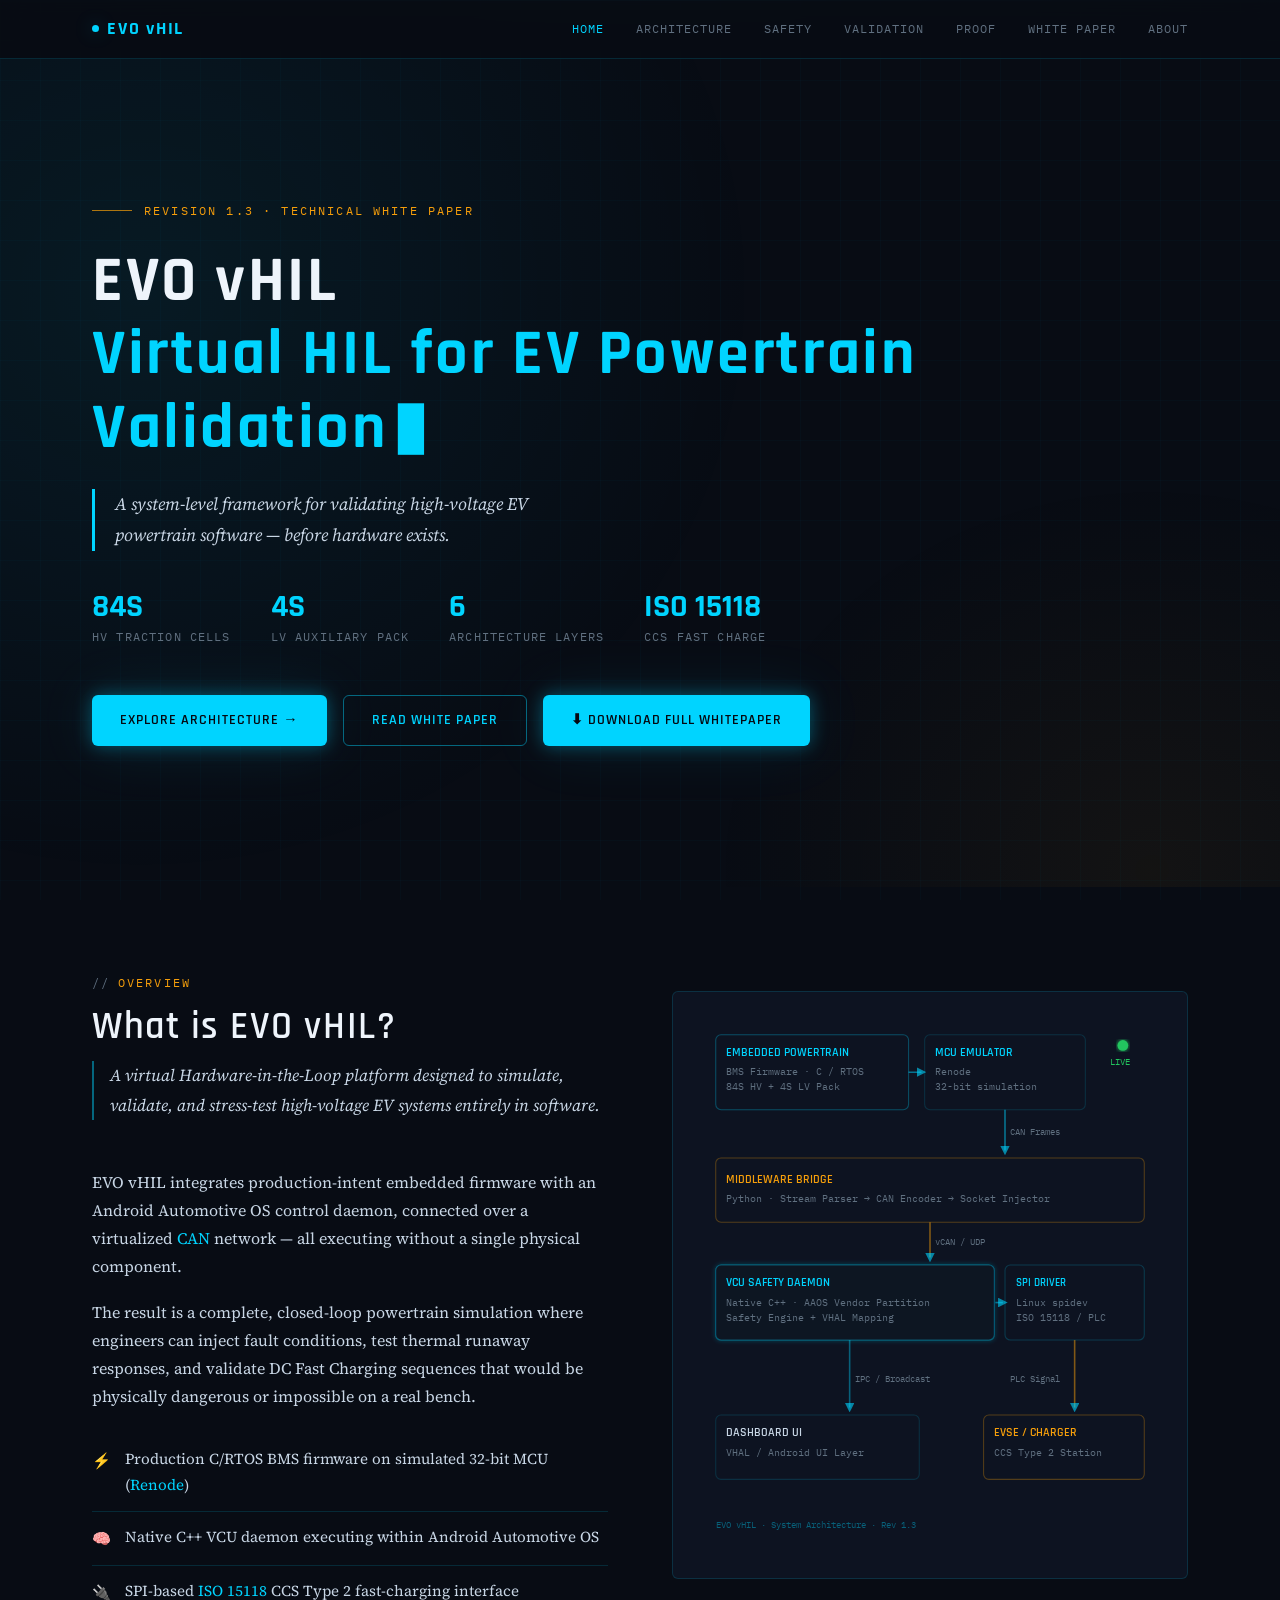
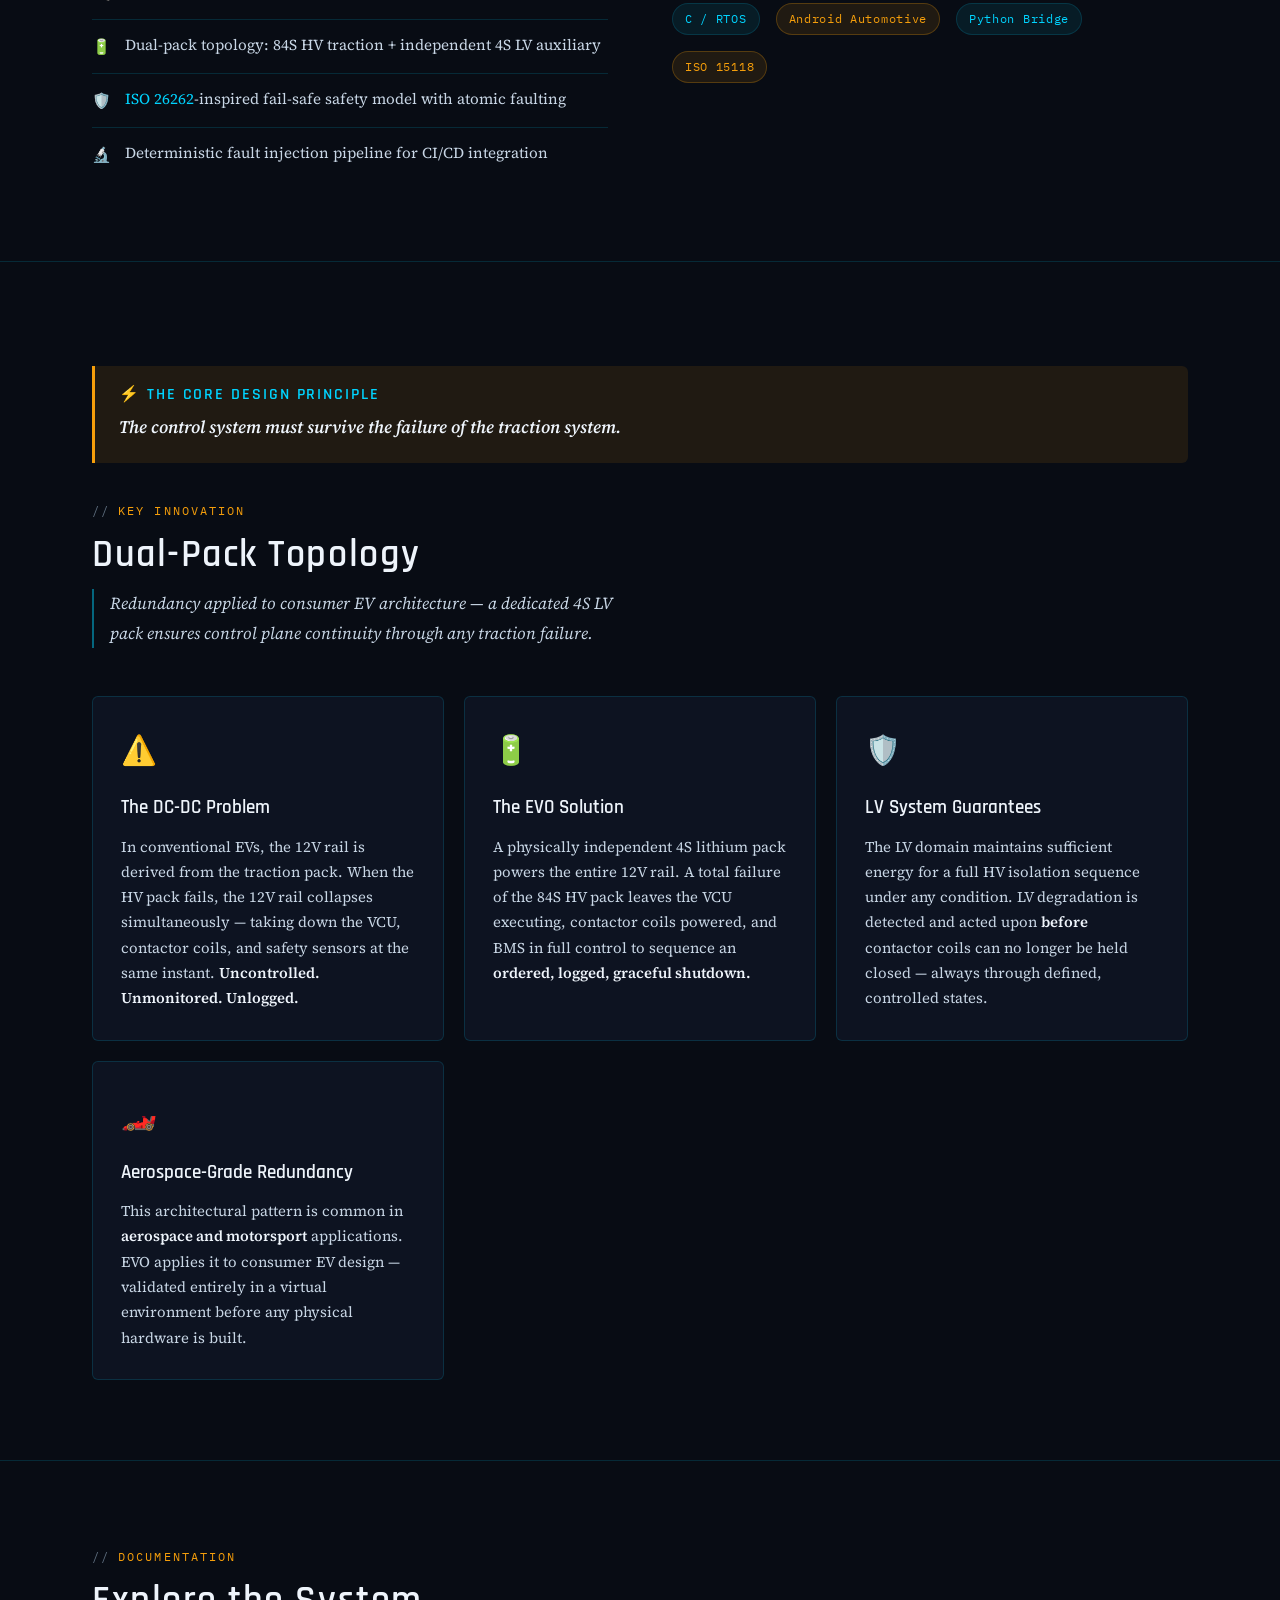
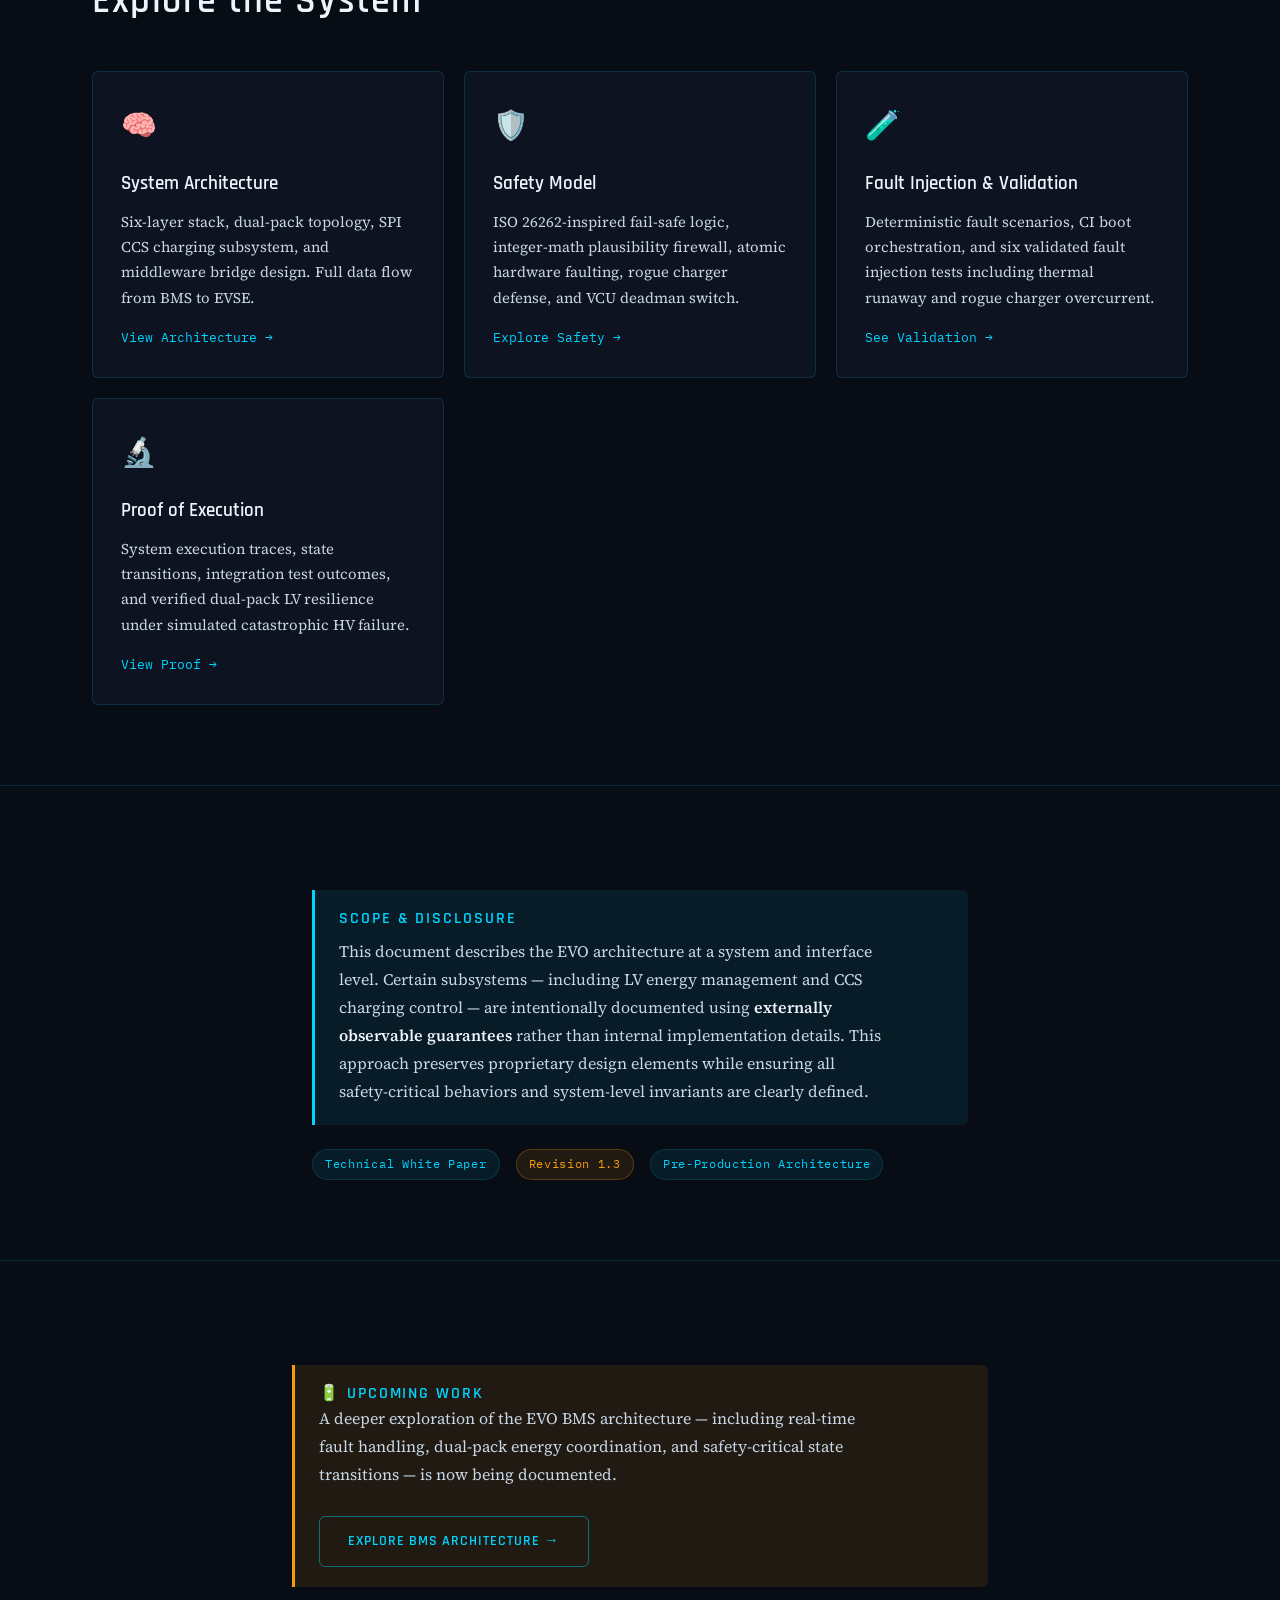
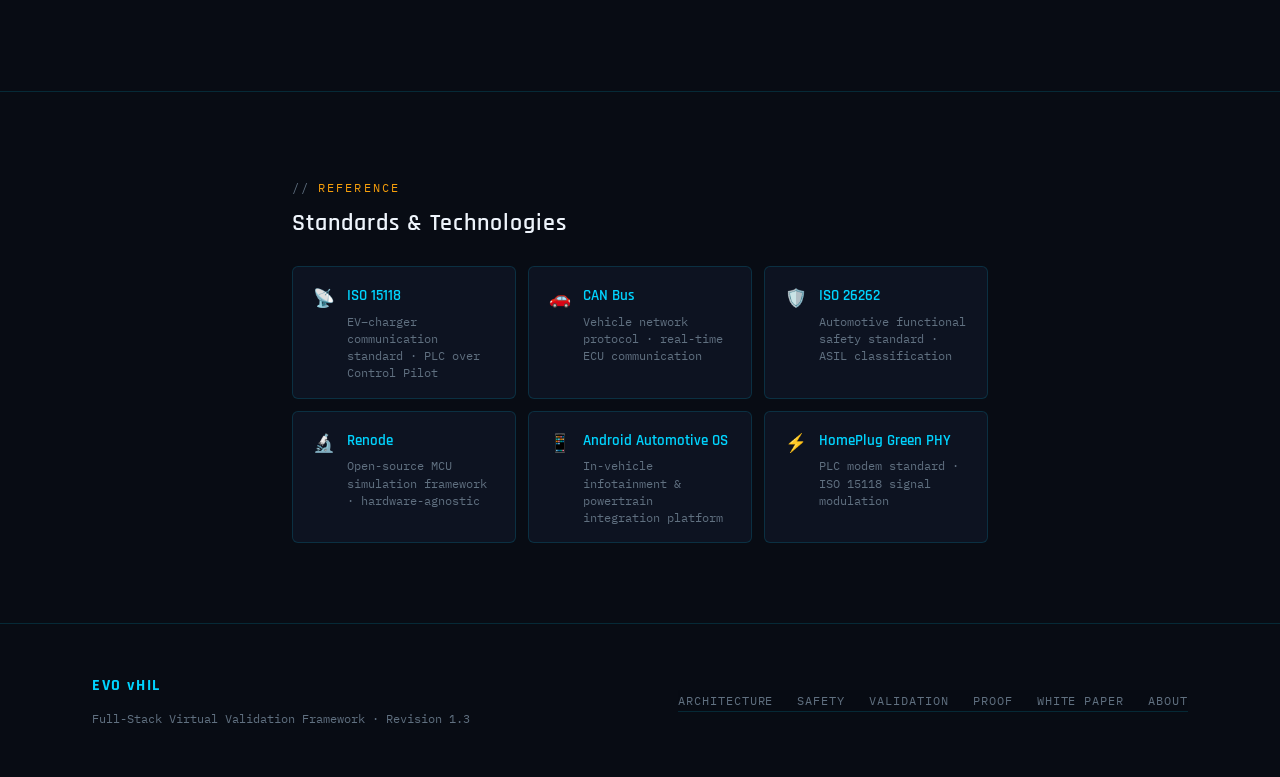
==== commit be02fc53: "Update index.html" ====
--- a/index.html
+++ b/index.html
@@ -384,7 +384,15 @@
       <h4>🔋 Upcoming Work</h4>
       <p>
         A deeper exploration of the EVO BMS architecture — including real-time fault handling,
-        dual-pack energy coordination, and safety-critical state transitions — will be published soon.
+dual-pack energy coordination, and safety-critical state transitions — is now being documented.
+
+<br><br>
+
+<a href="https://bms.evovhil.com/" 
+   class="btn btn-outline" 
+   onclick="trackEvent('cta_bms')">
+   Explore BMS Architecture →
+</a>
       </p>
     </div>
   </div>
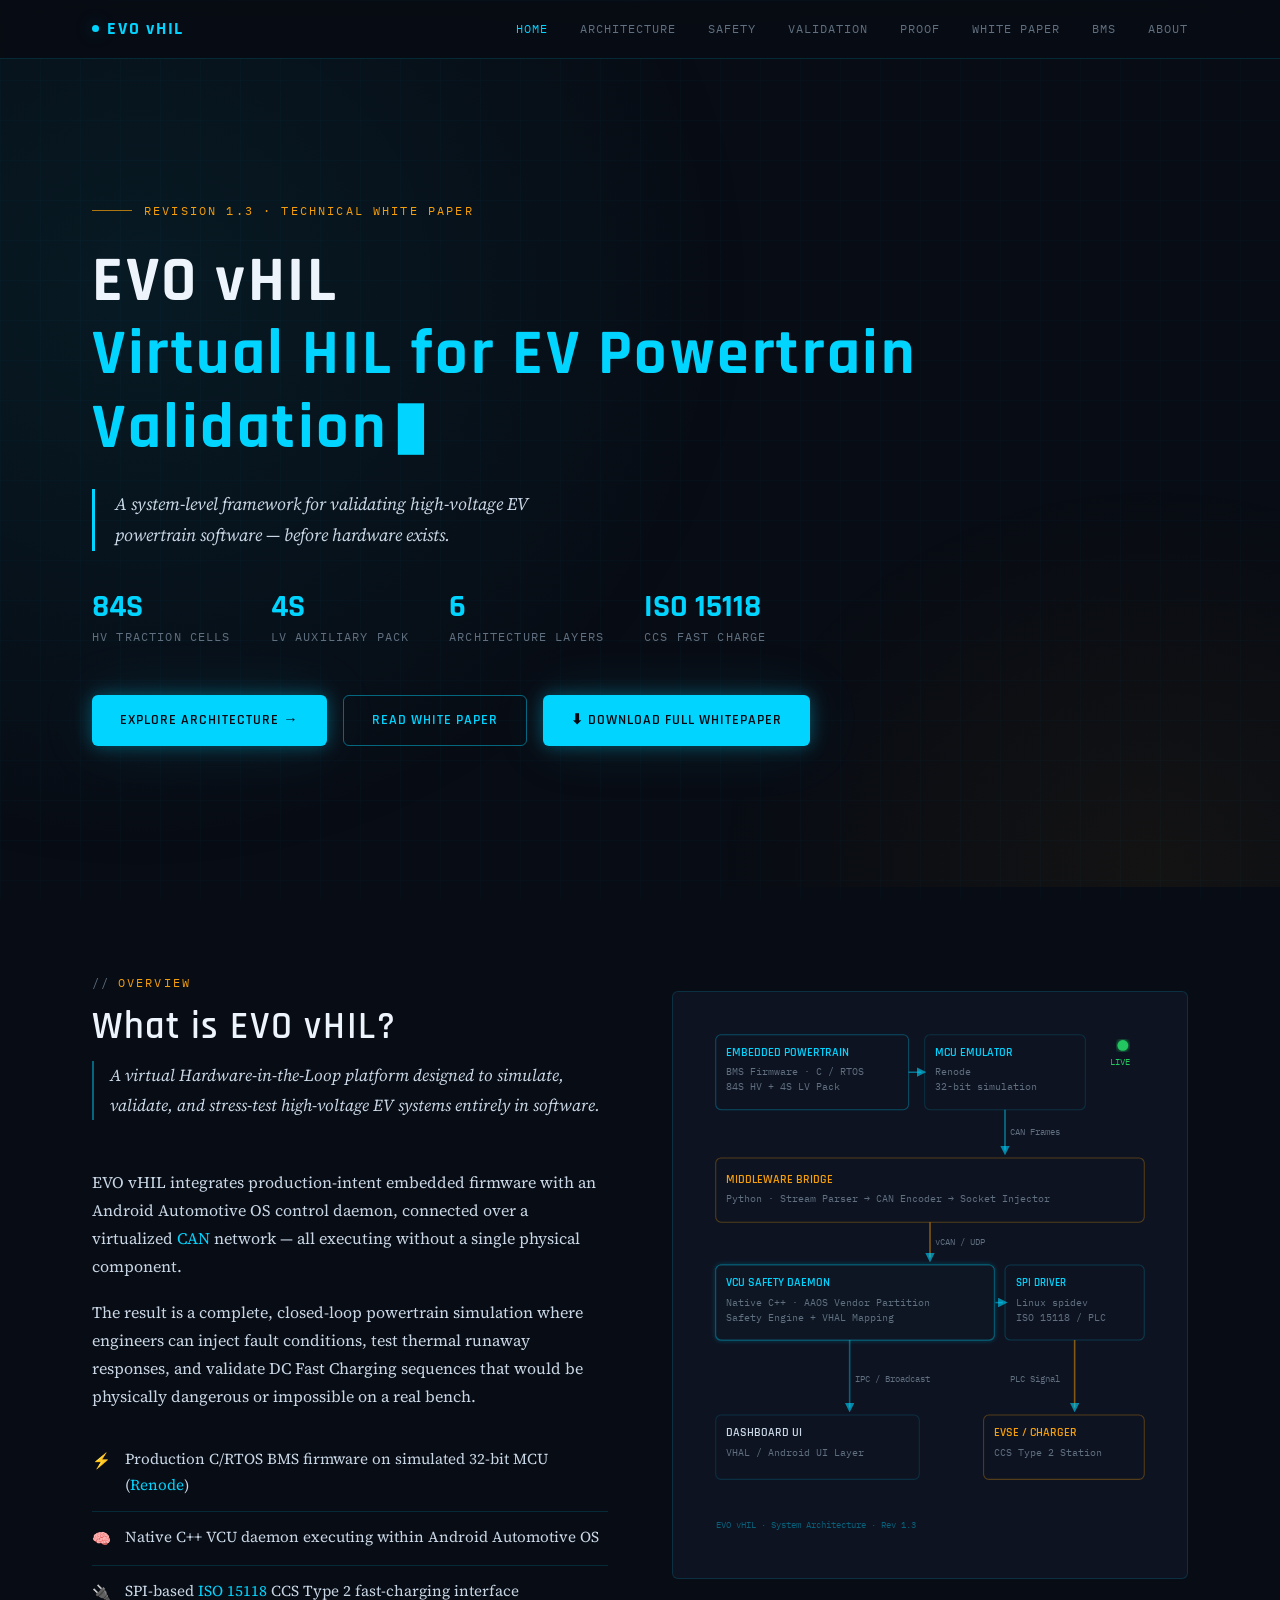
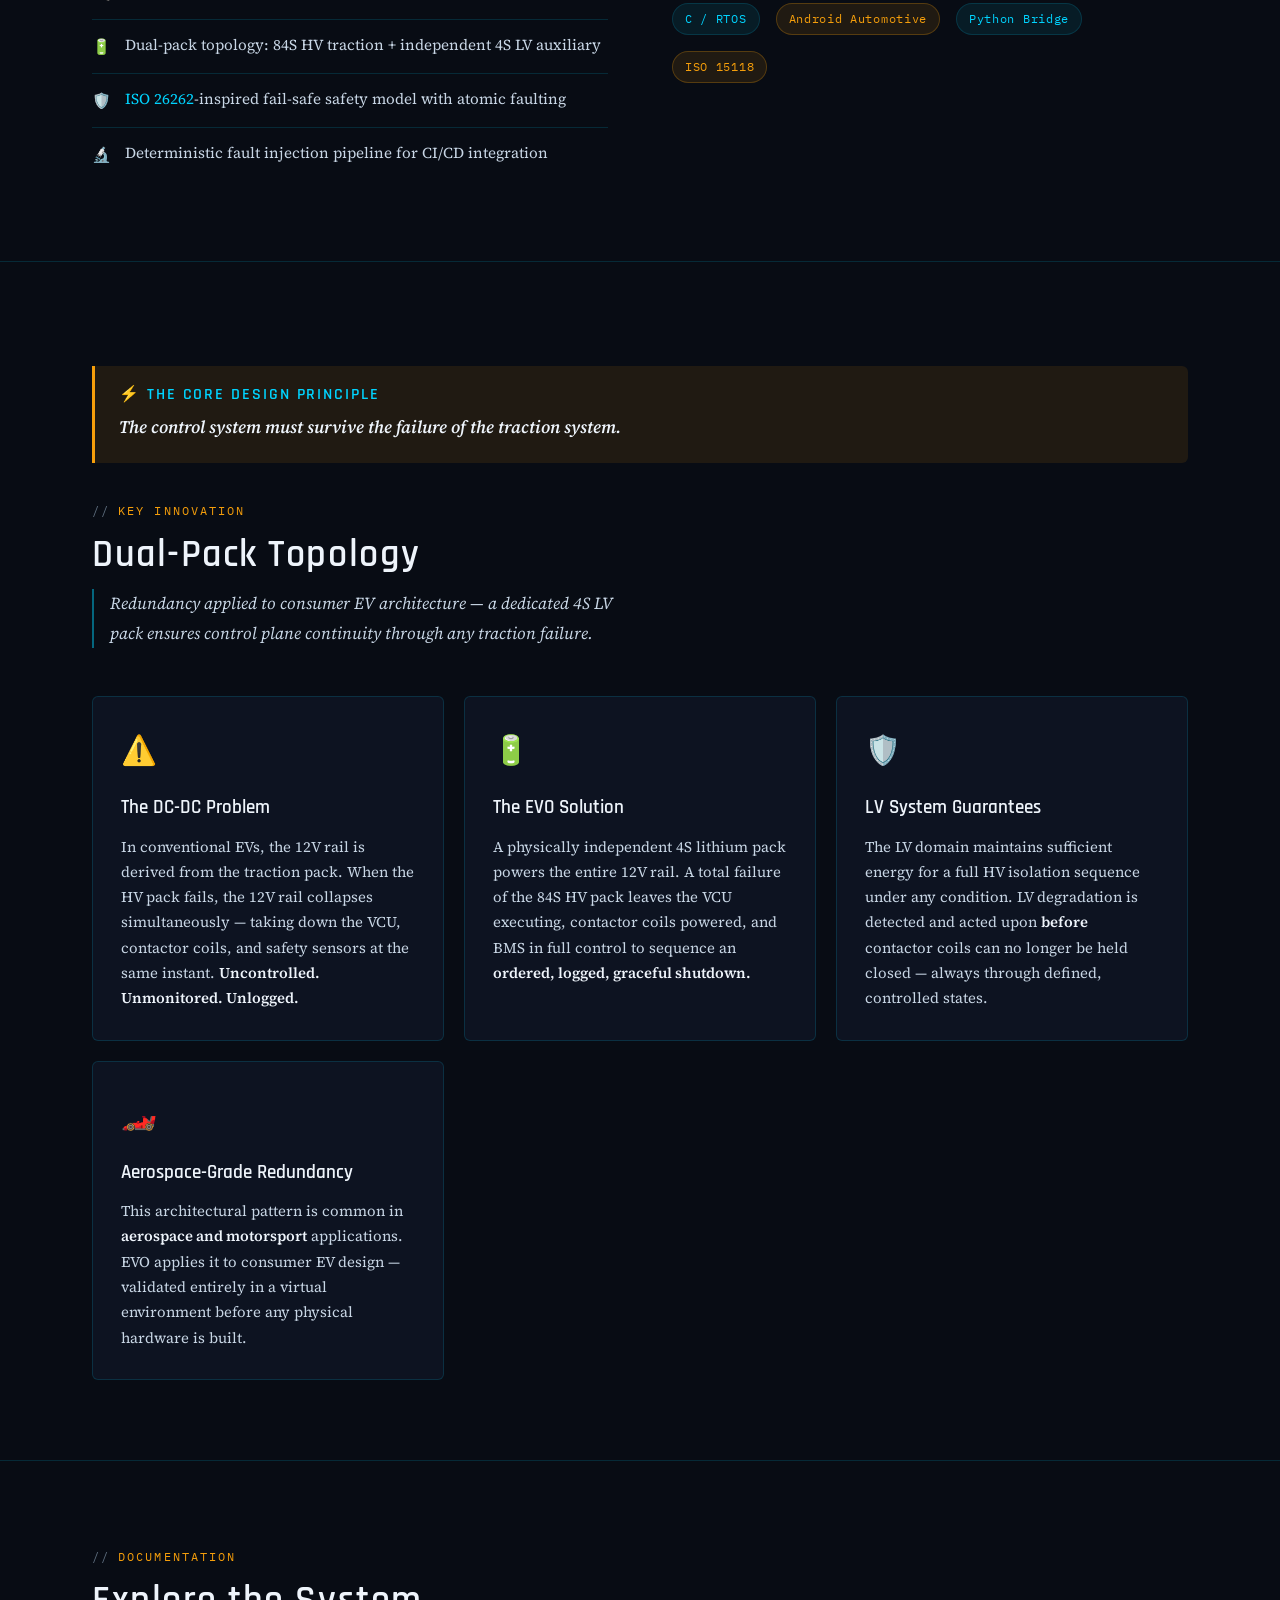
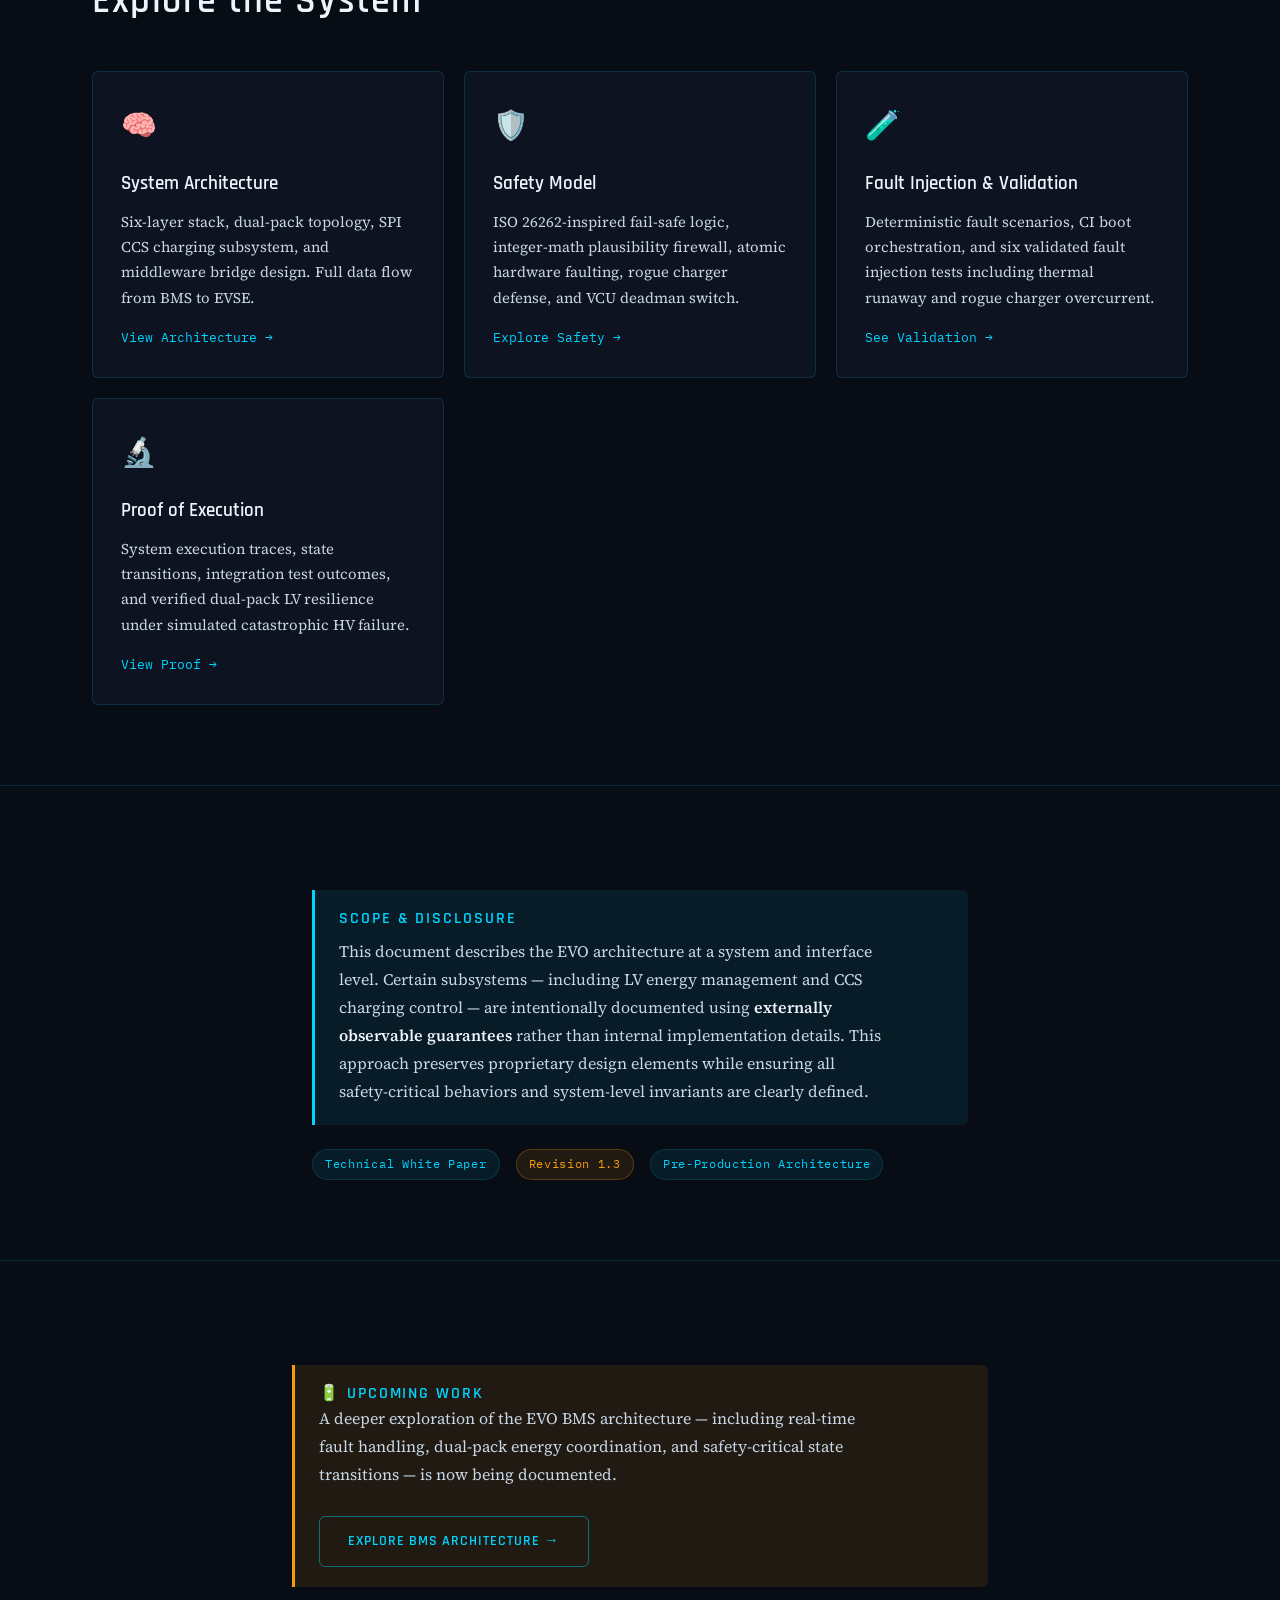
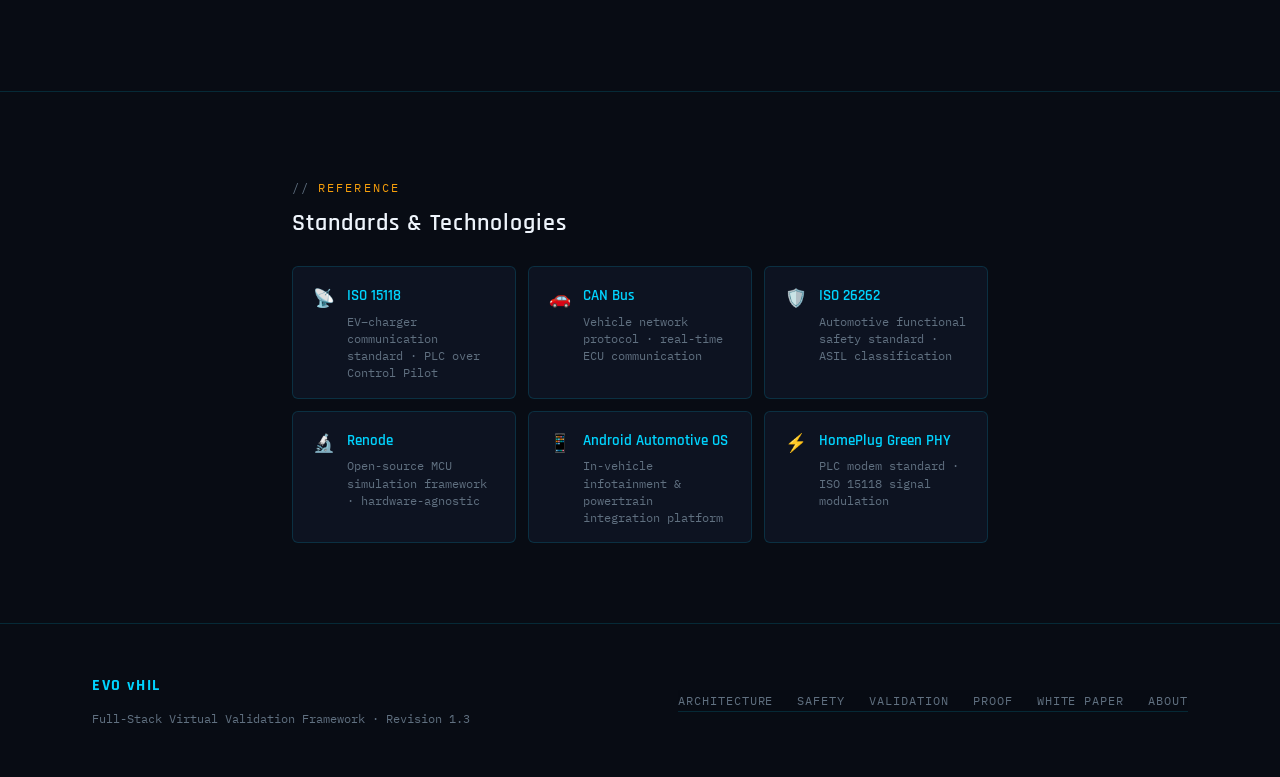
==== commit 77f40f6c: "Update index.html" ====
--- a/index.html
+++ b/index.html
@@ -119,6 +119,7 @@
       <a href="/validation.html">Validation</a>
       <a href="/proof.html">Proof</a>
       <a href="/fullpaper.html">White Paper</a>
+      <a href="https://bms.evovhil.com/" onclick="trackEvent('nav_bms')">BMS</a>
       <a href="/about.html">About</a>
 
     </div>
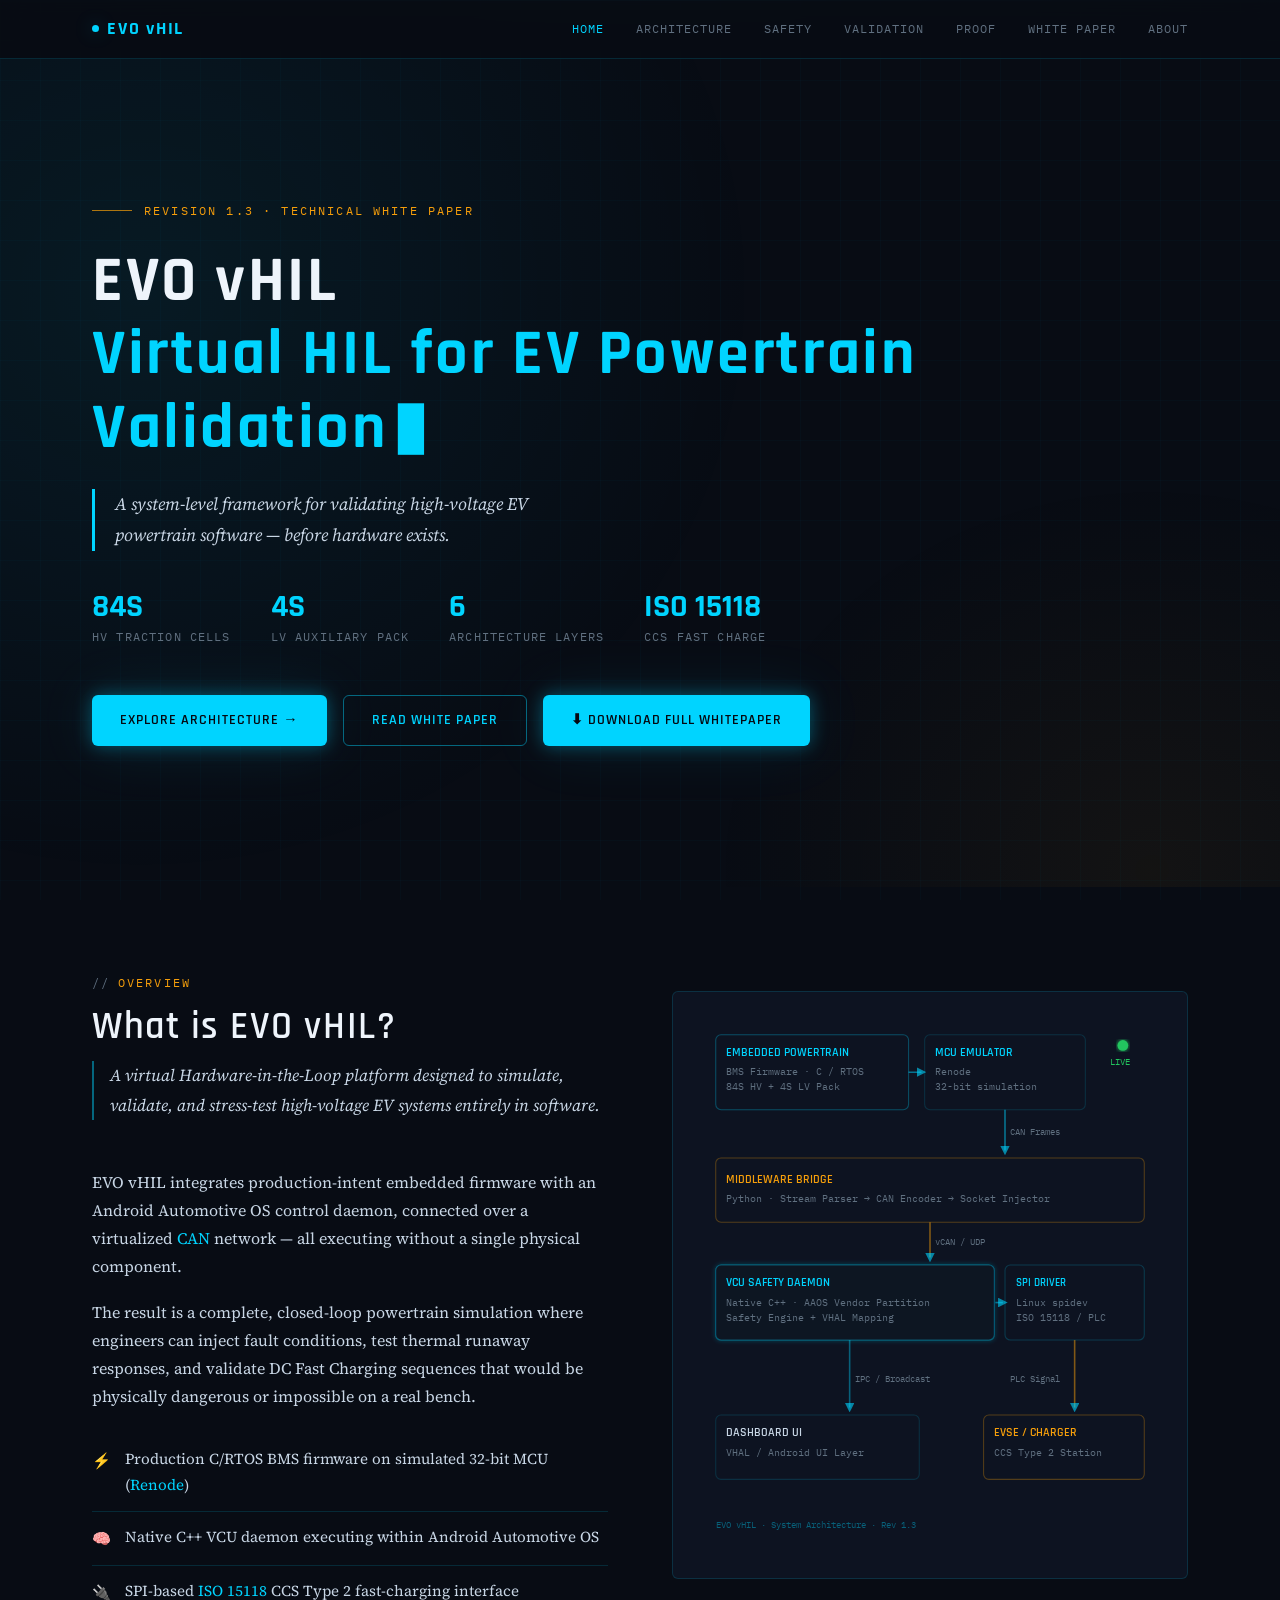
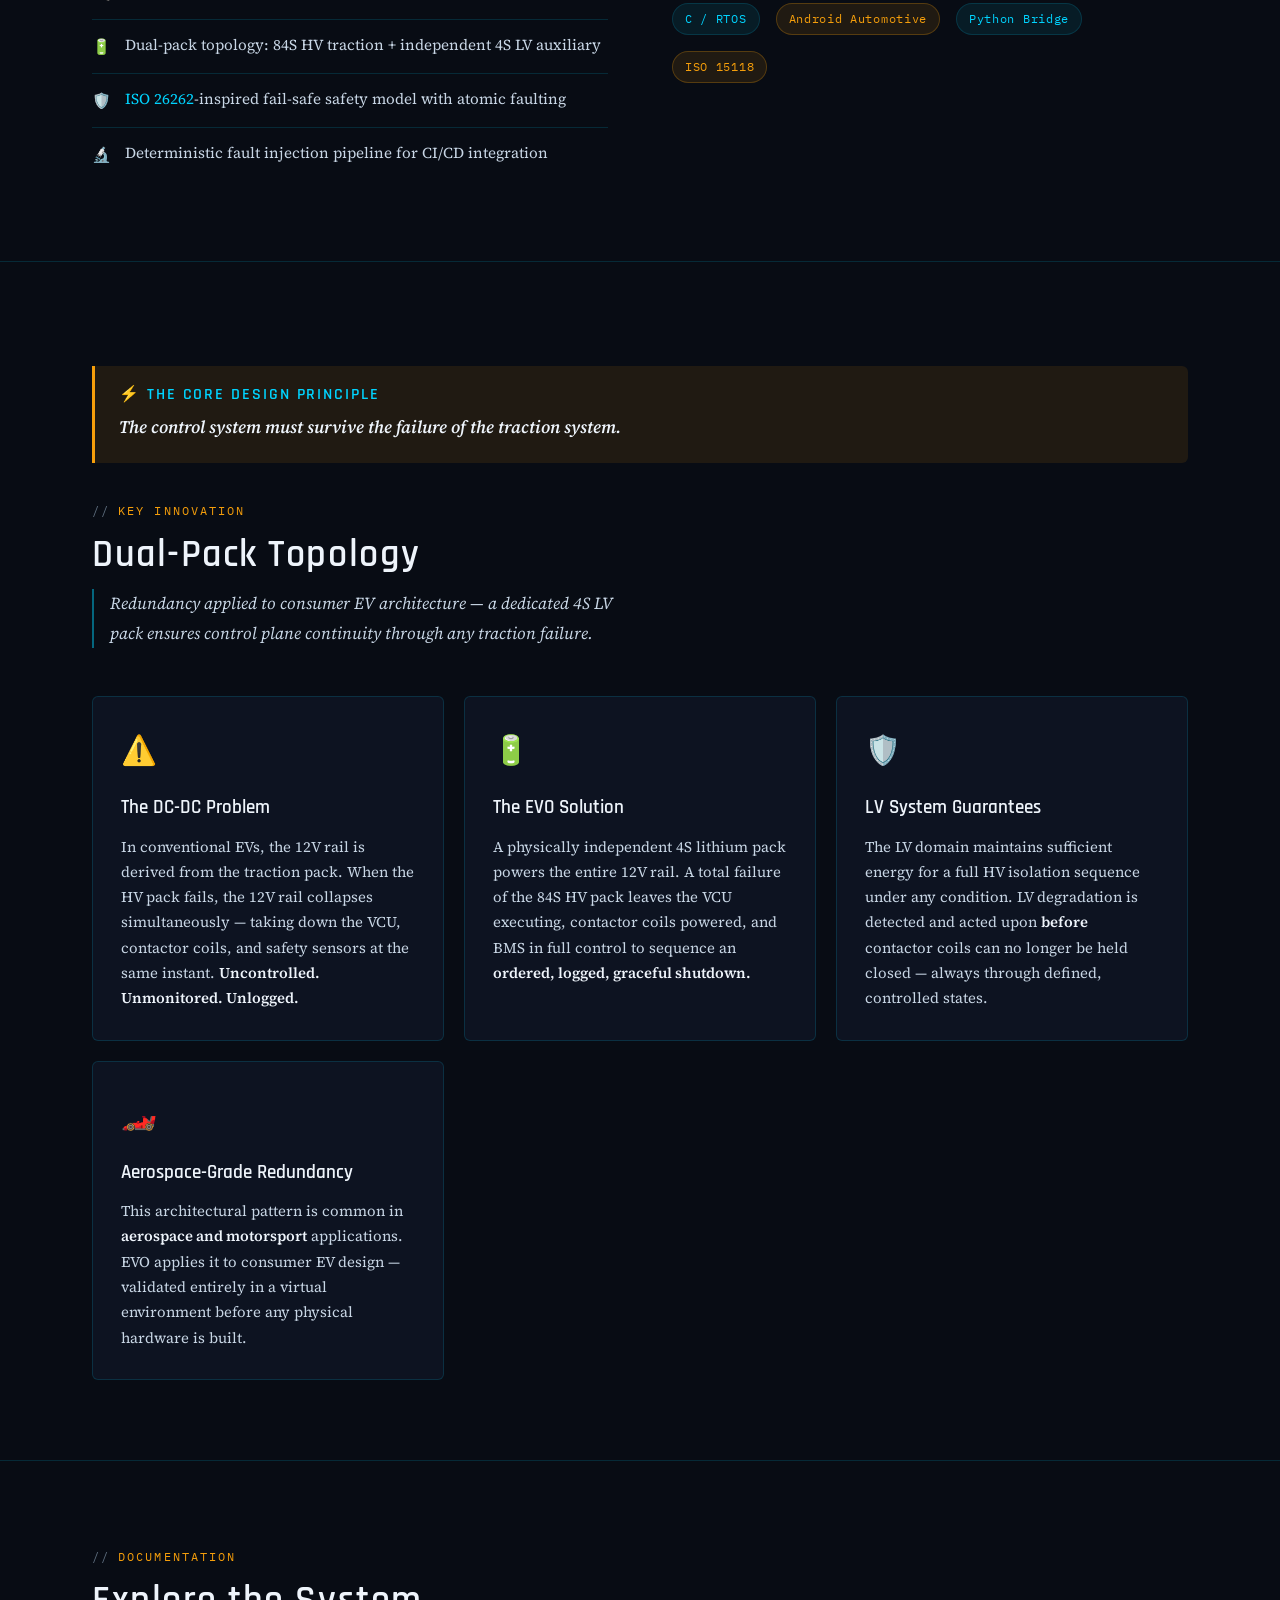
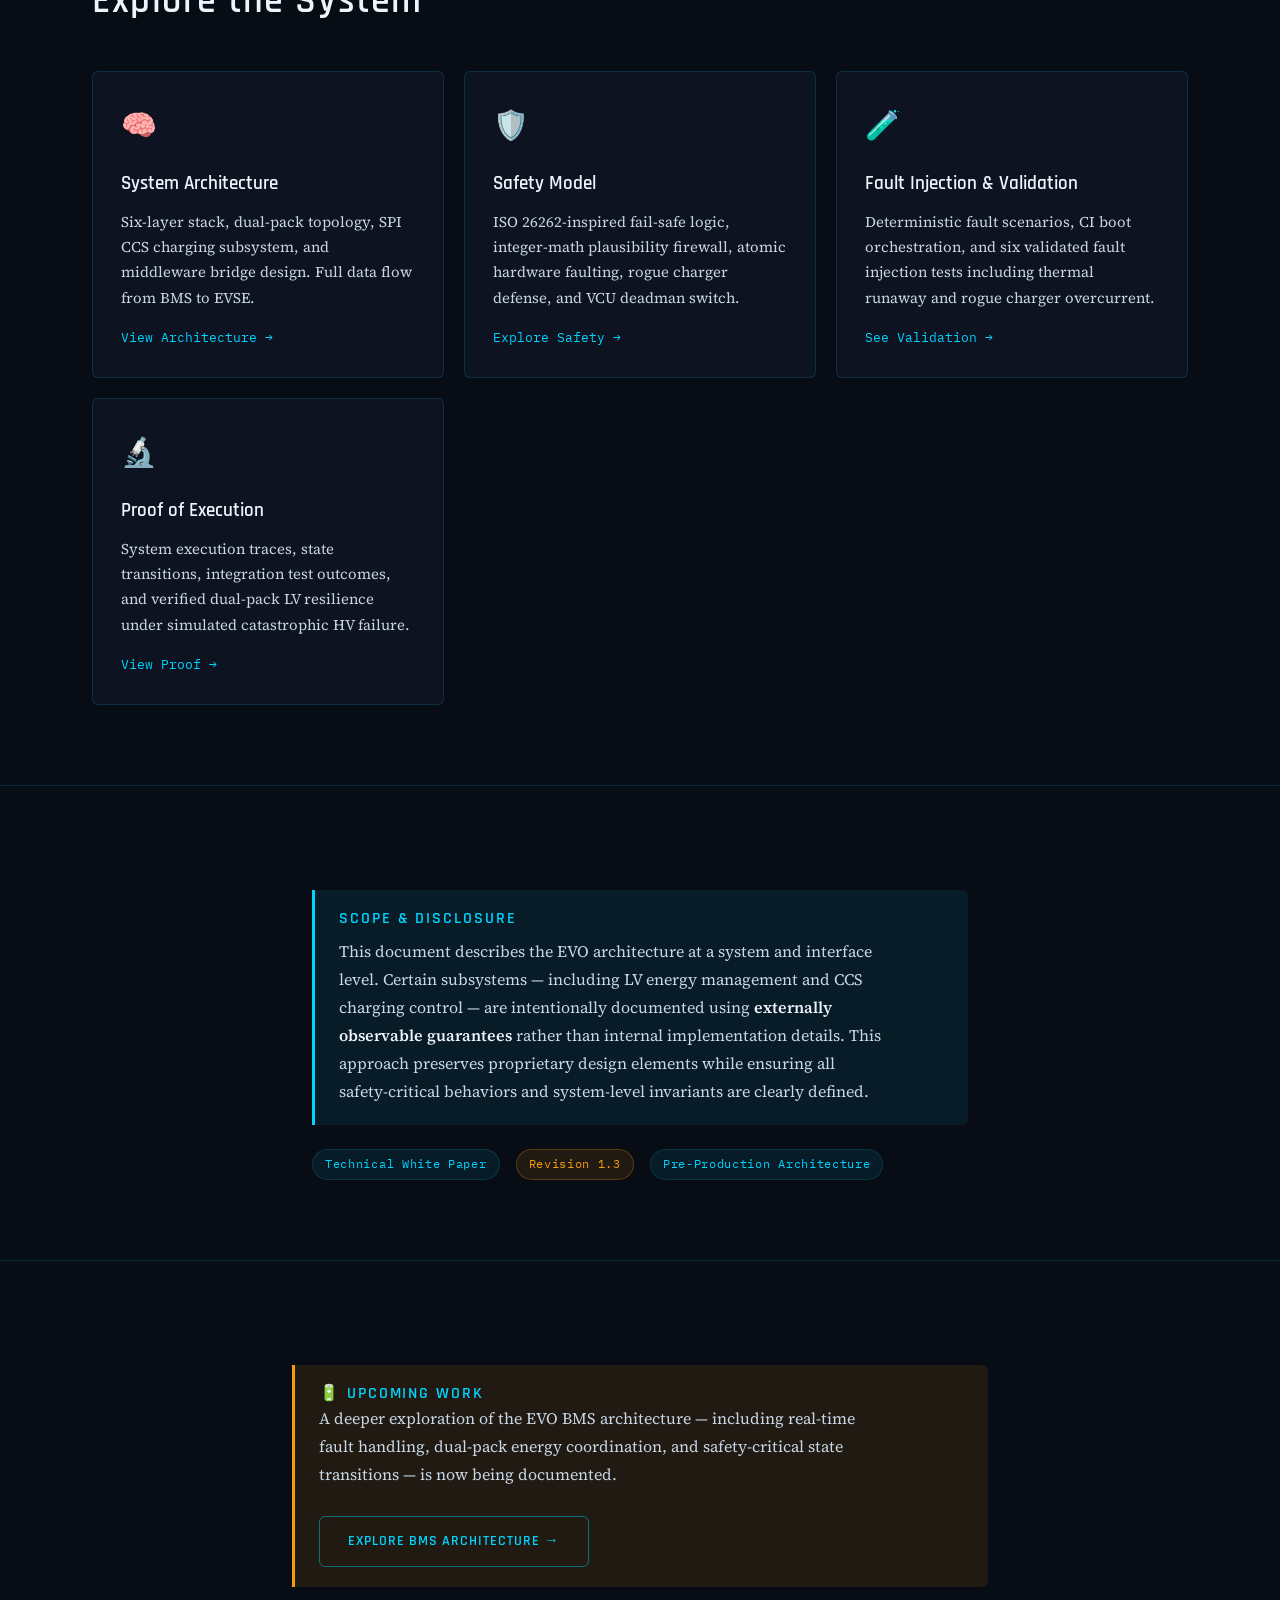
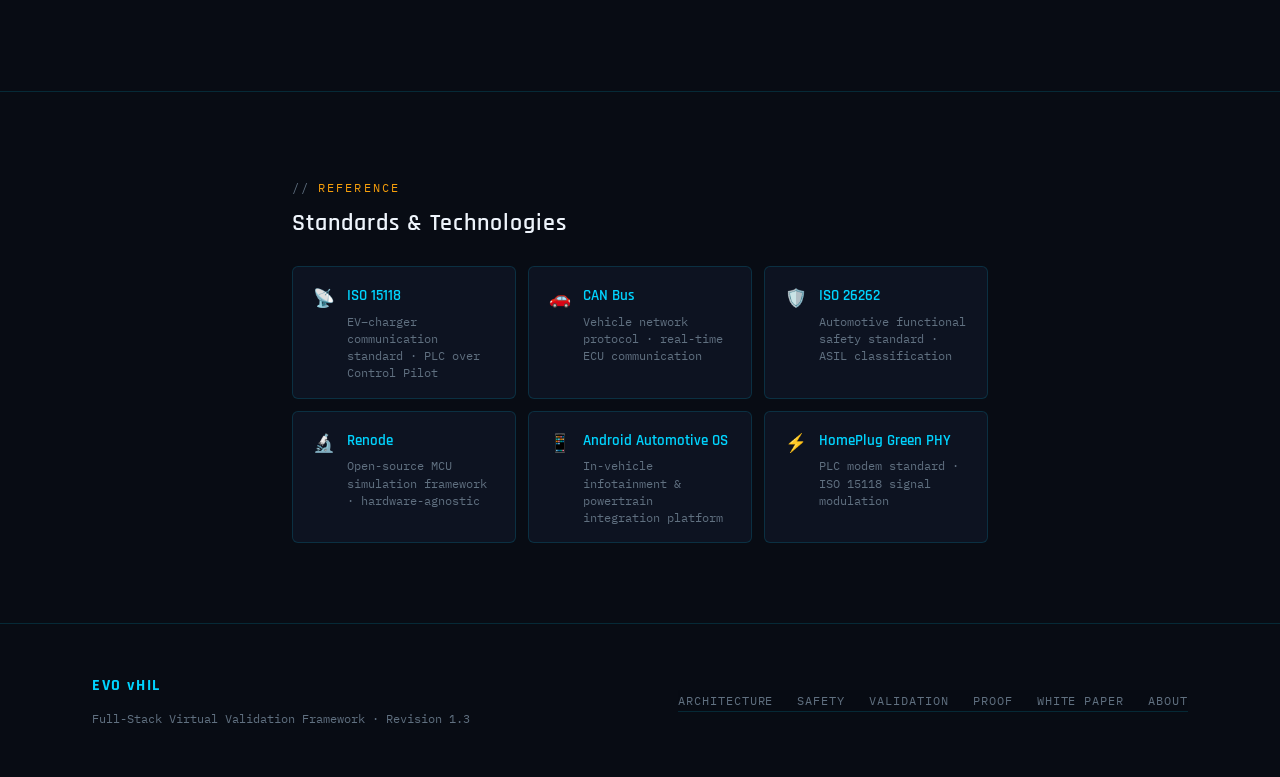
==== commit 5532a18b: "Update index.html" ====
--- a/index.html
+++ b/index.html
@@ -119,7 +119,7 @@
       <a href="/validation.html">Validation</a>
       <a href="/proof.html">Proof</a>
       <a href="/fullpaper.html">White Paper</a>
-      <a href="https://bms.evovhil.com/" onclick="trackEvent('nav_bms')">BMS</a>
+      
       <a href="/about.html">About</a>
 
     </div>
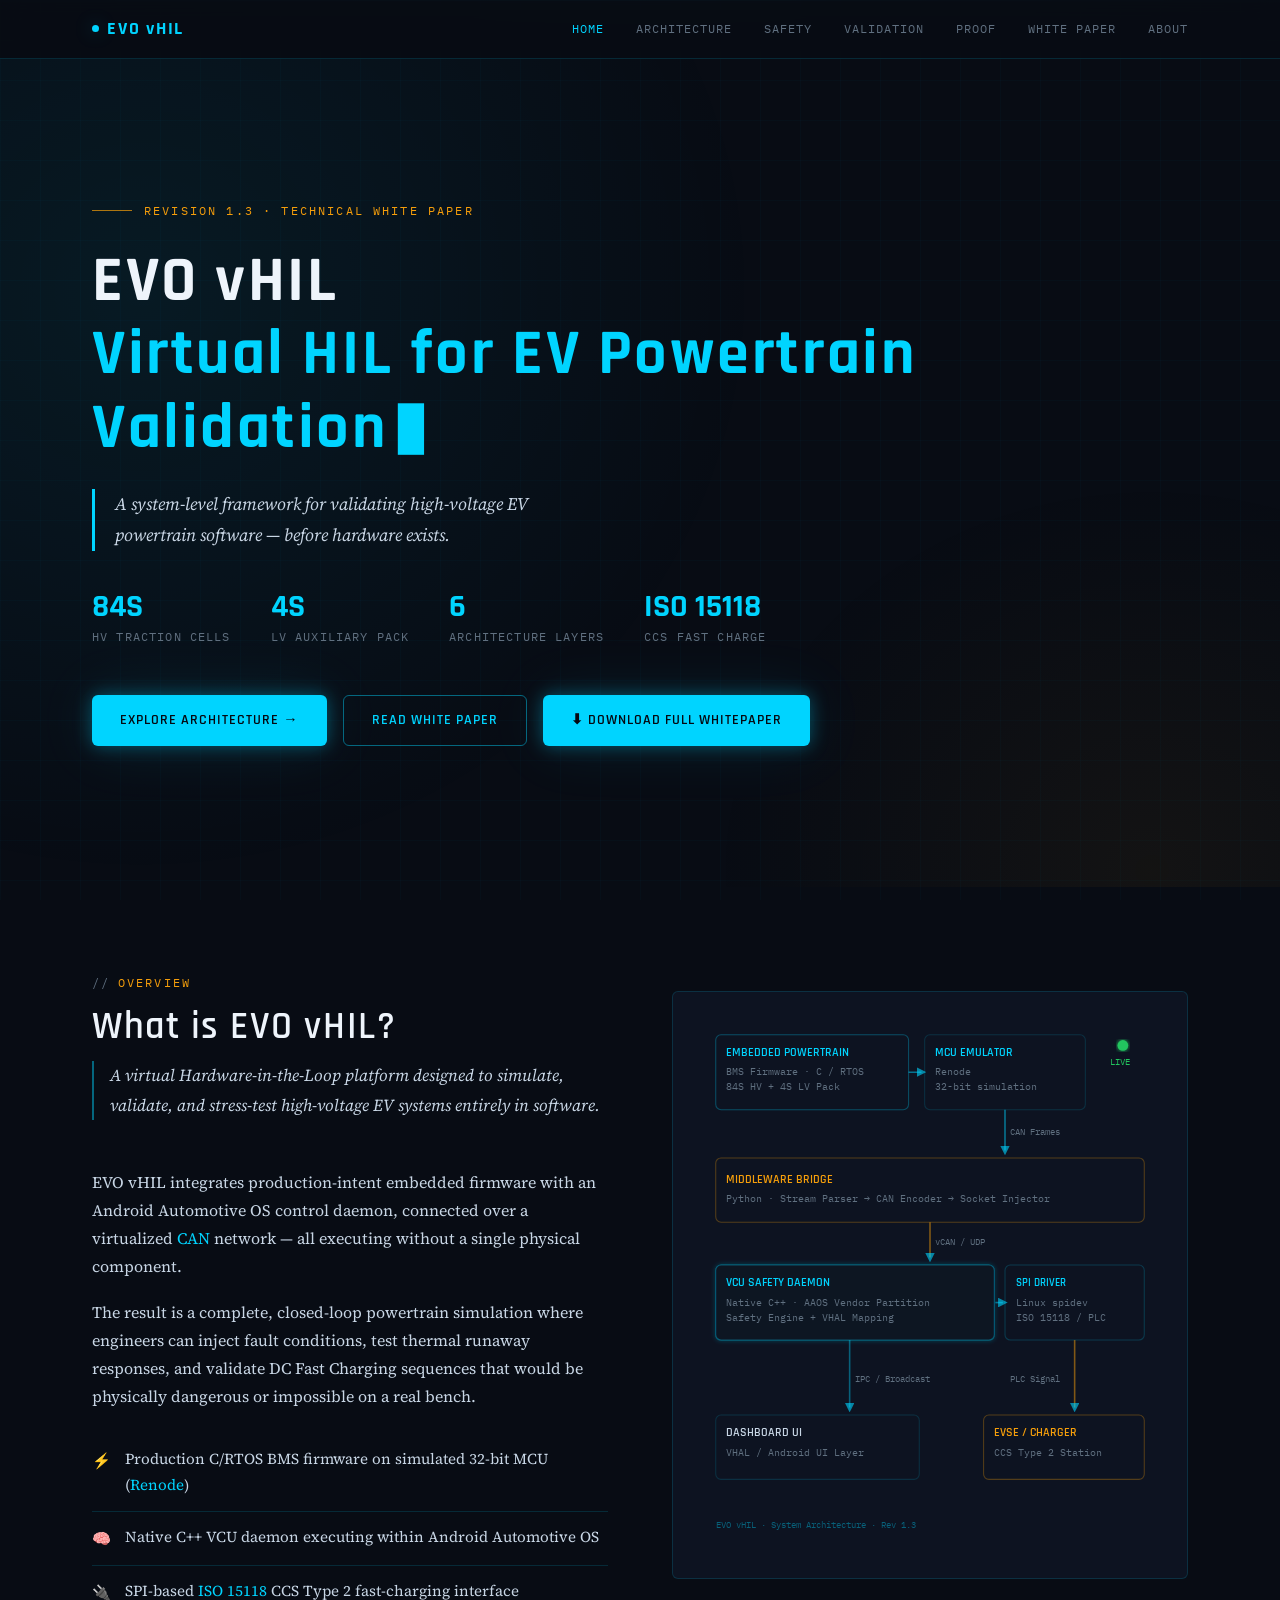
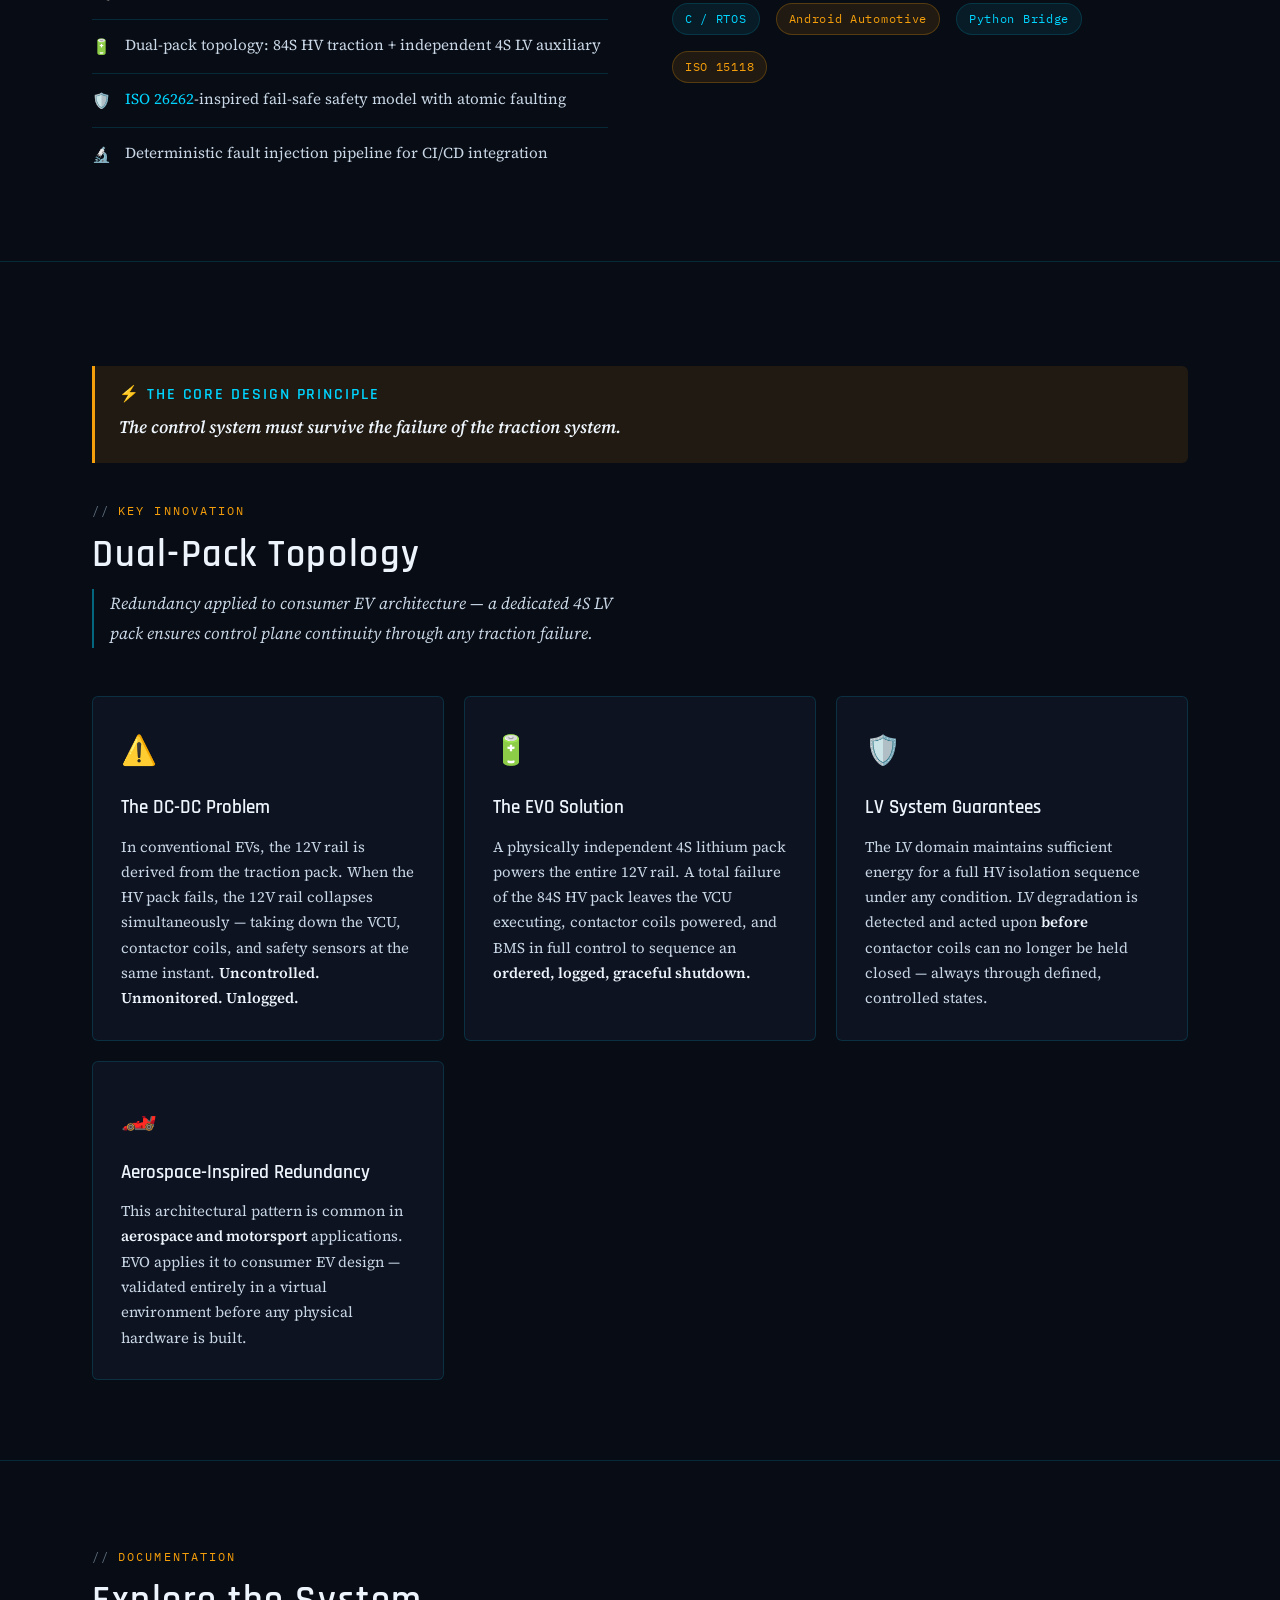
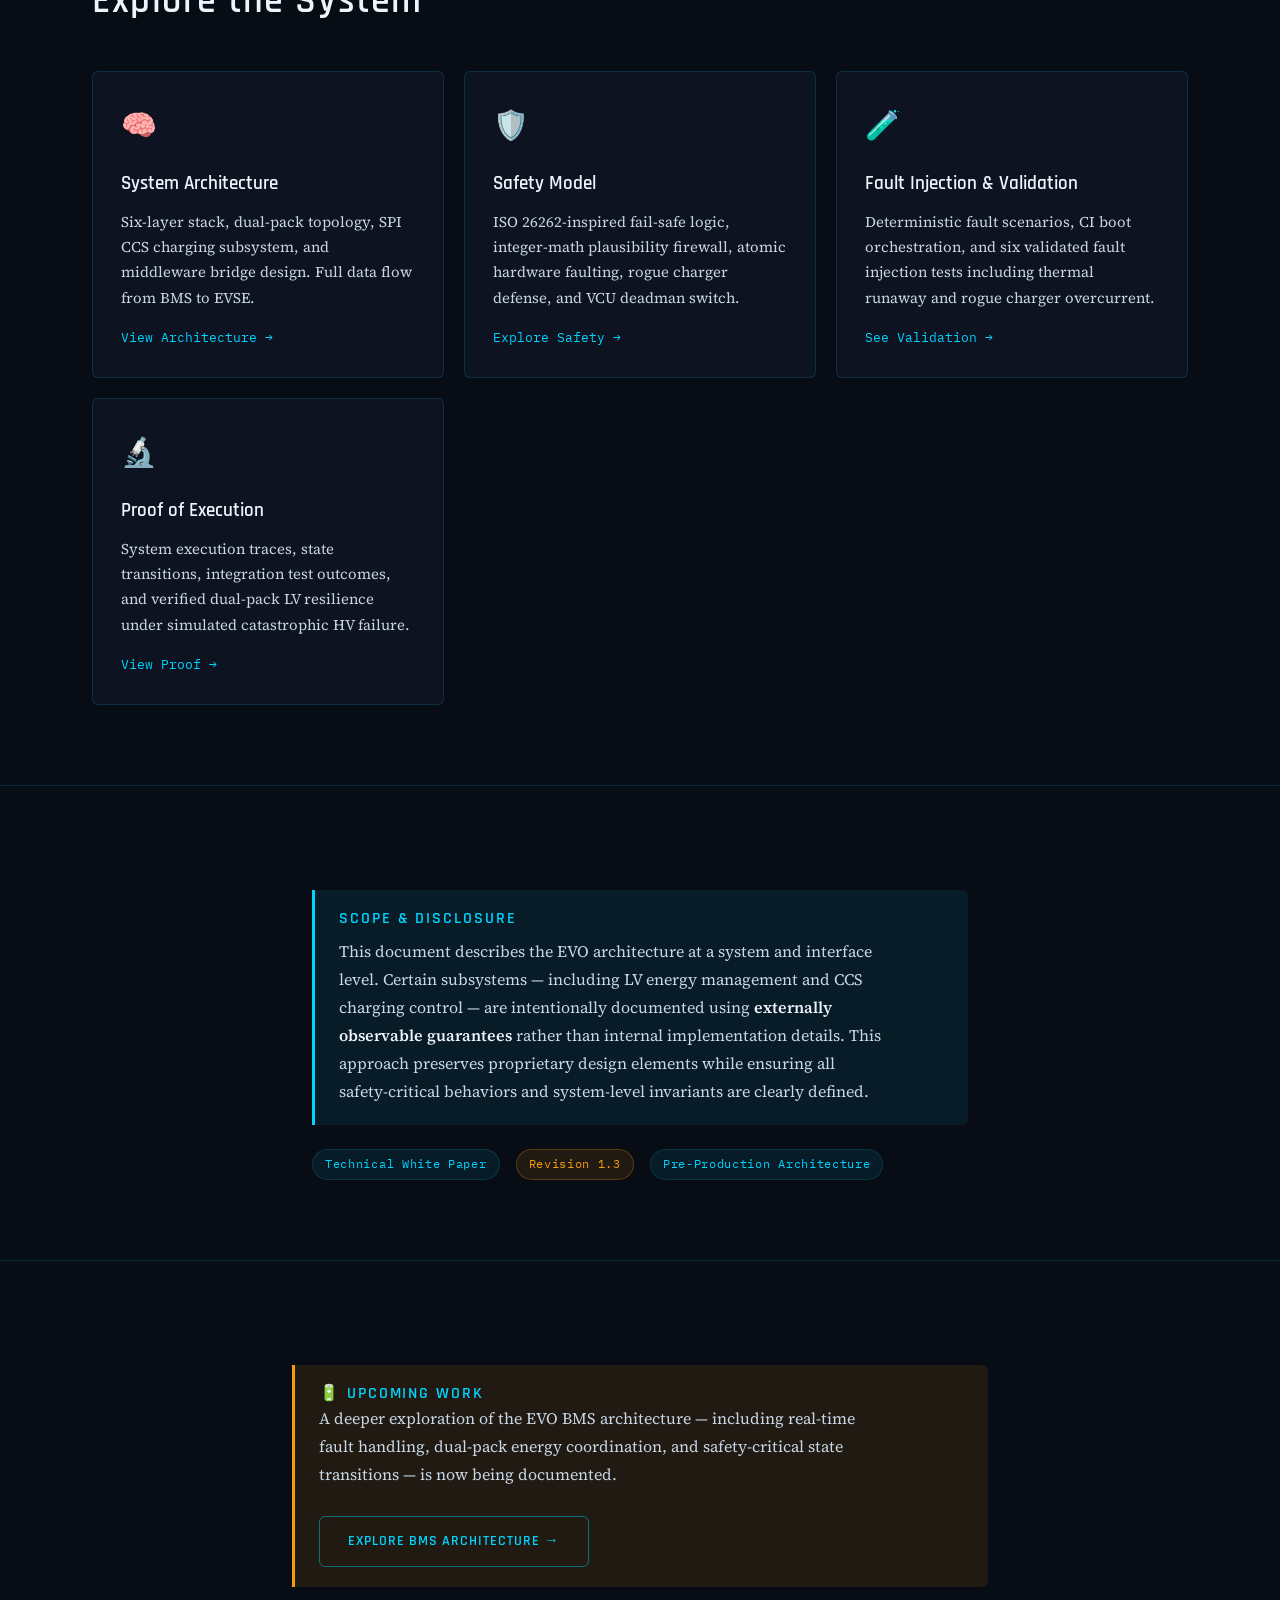
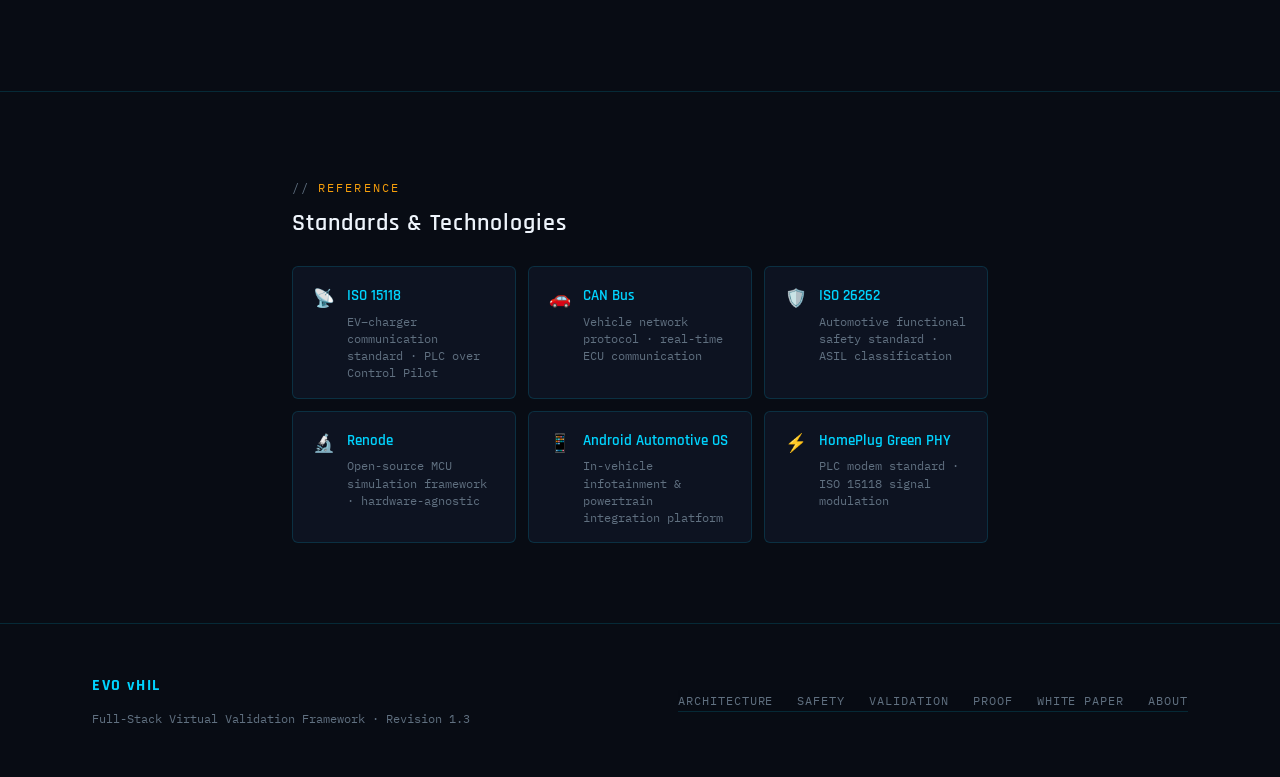
==== commit e3e8032f: "Change card title to 'Aerospace-Inspired Redundancy'" ====
--- a/index.html
+++ b/index.html
@@ -54,13 +54,7 @@
   <meta name="google-site-verification" content="8OTdQsH8hmNBFH6MxRdVUnGSFUFtjsmQ5clHsHvqLK8" />
 
   <link rel="canonical" href="https://evovhil.com/" />
-  <script>
-if (location.hostname.includes("github.io")) {
-
-  location.replace("https://evovhil.com" + location.pathname + location.search + location.hash);
-
-}
-</script>
+ 
   <!-- Open Graph -->
   <meta property="og:title" content="EVO vHIL — Virtual HIL for EV Powertrain Validation" />
   <meta property="og:description" content="Full-stack virtual HIL platform for EV systems using production firmware, Renode simulation, and deterministic fault injection." />
@@ -319,7 +313,7 @@
       </div>
       <div class="card">
         <span class="card-icon">🏎️</span>
-        <div class="card-title">Aerospace-Grade Redundancy</div>
+        <div class="card-title">Aerospace-Inspired Redundancy</div>
         <div class="card-body">This architectural pattern is common in <strong>aerospace and motorsport</strong> applications. EVO applies it to consumer EV design — validated entirely in a virtual environment before any physical hardware is built.</div>
       </div>
     </div>
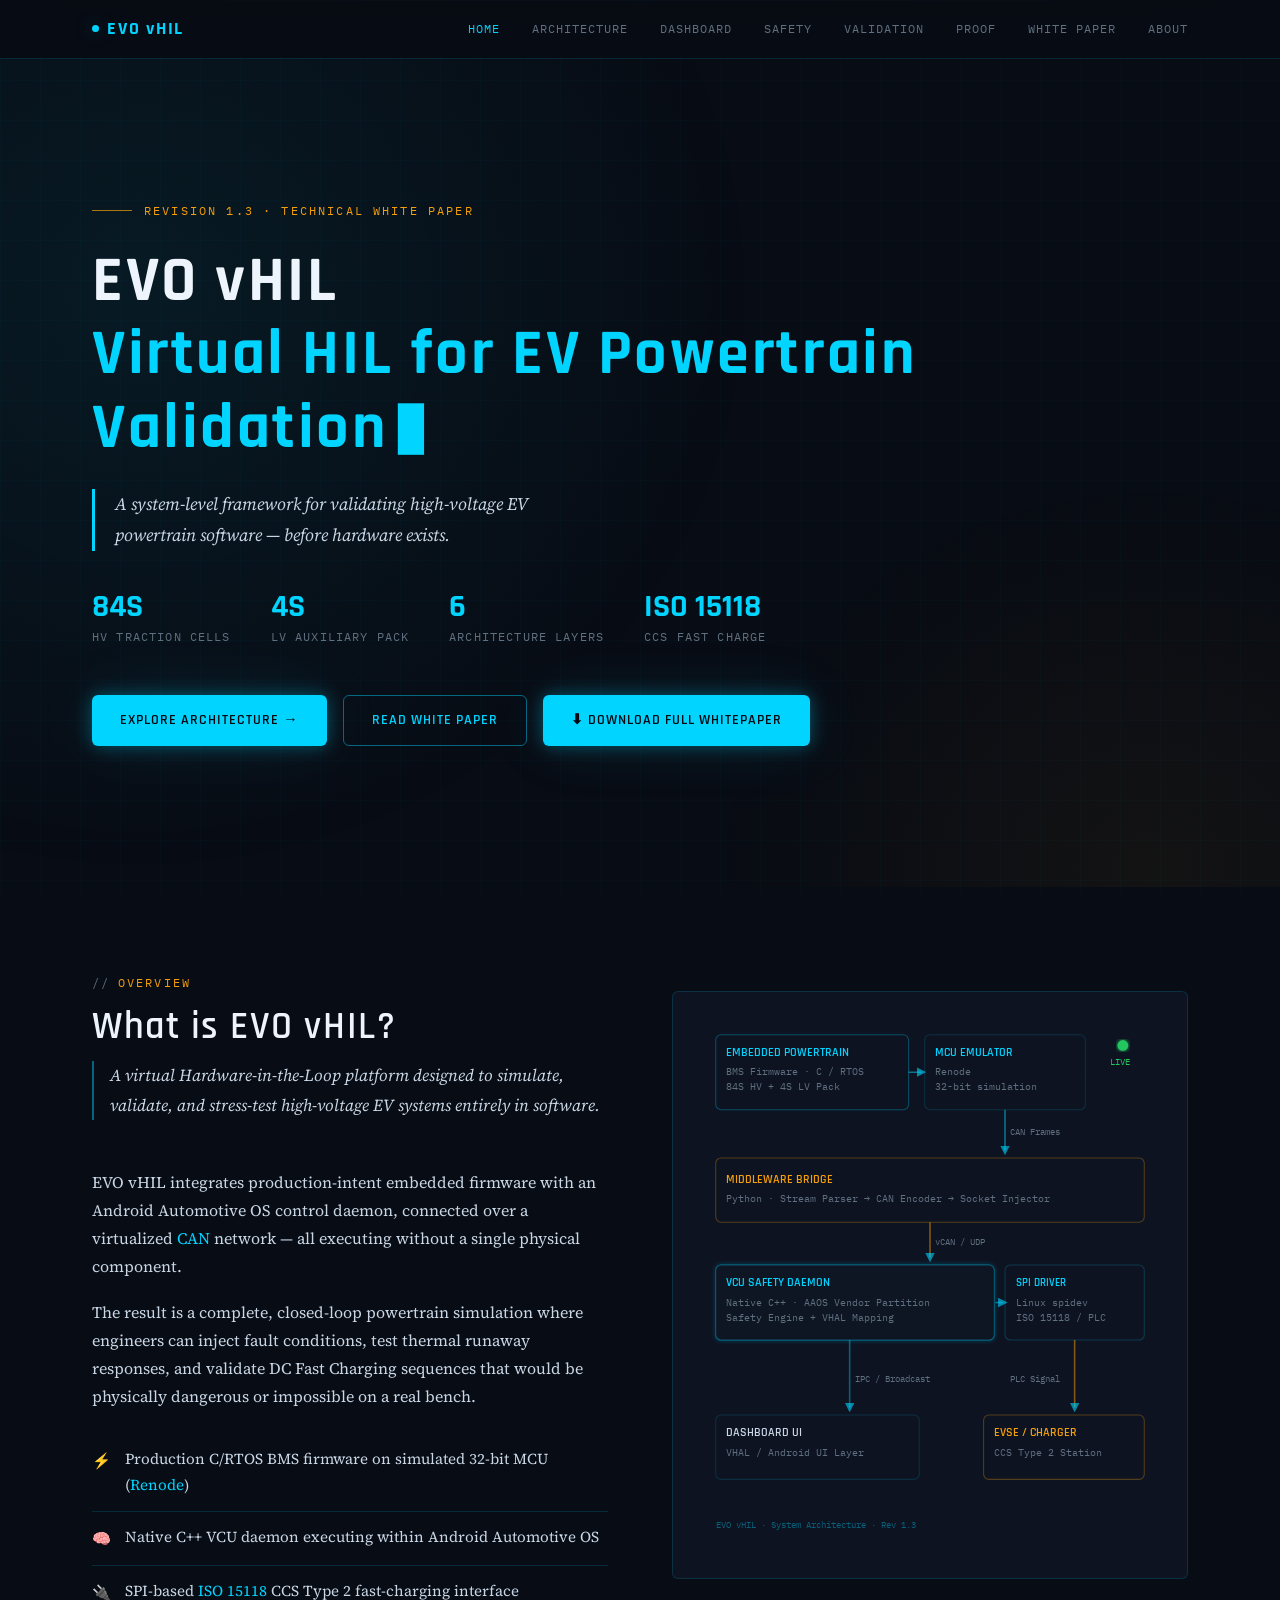
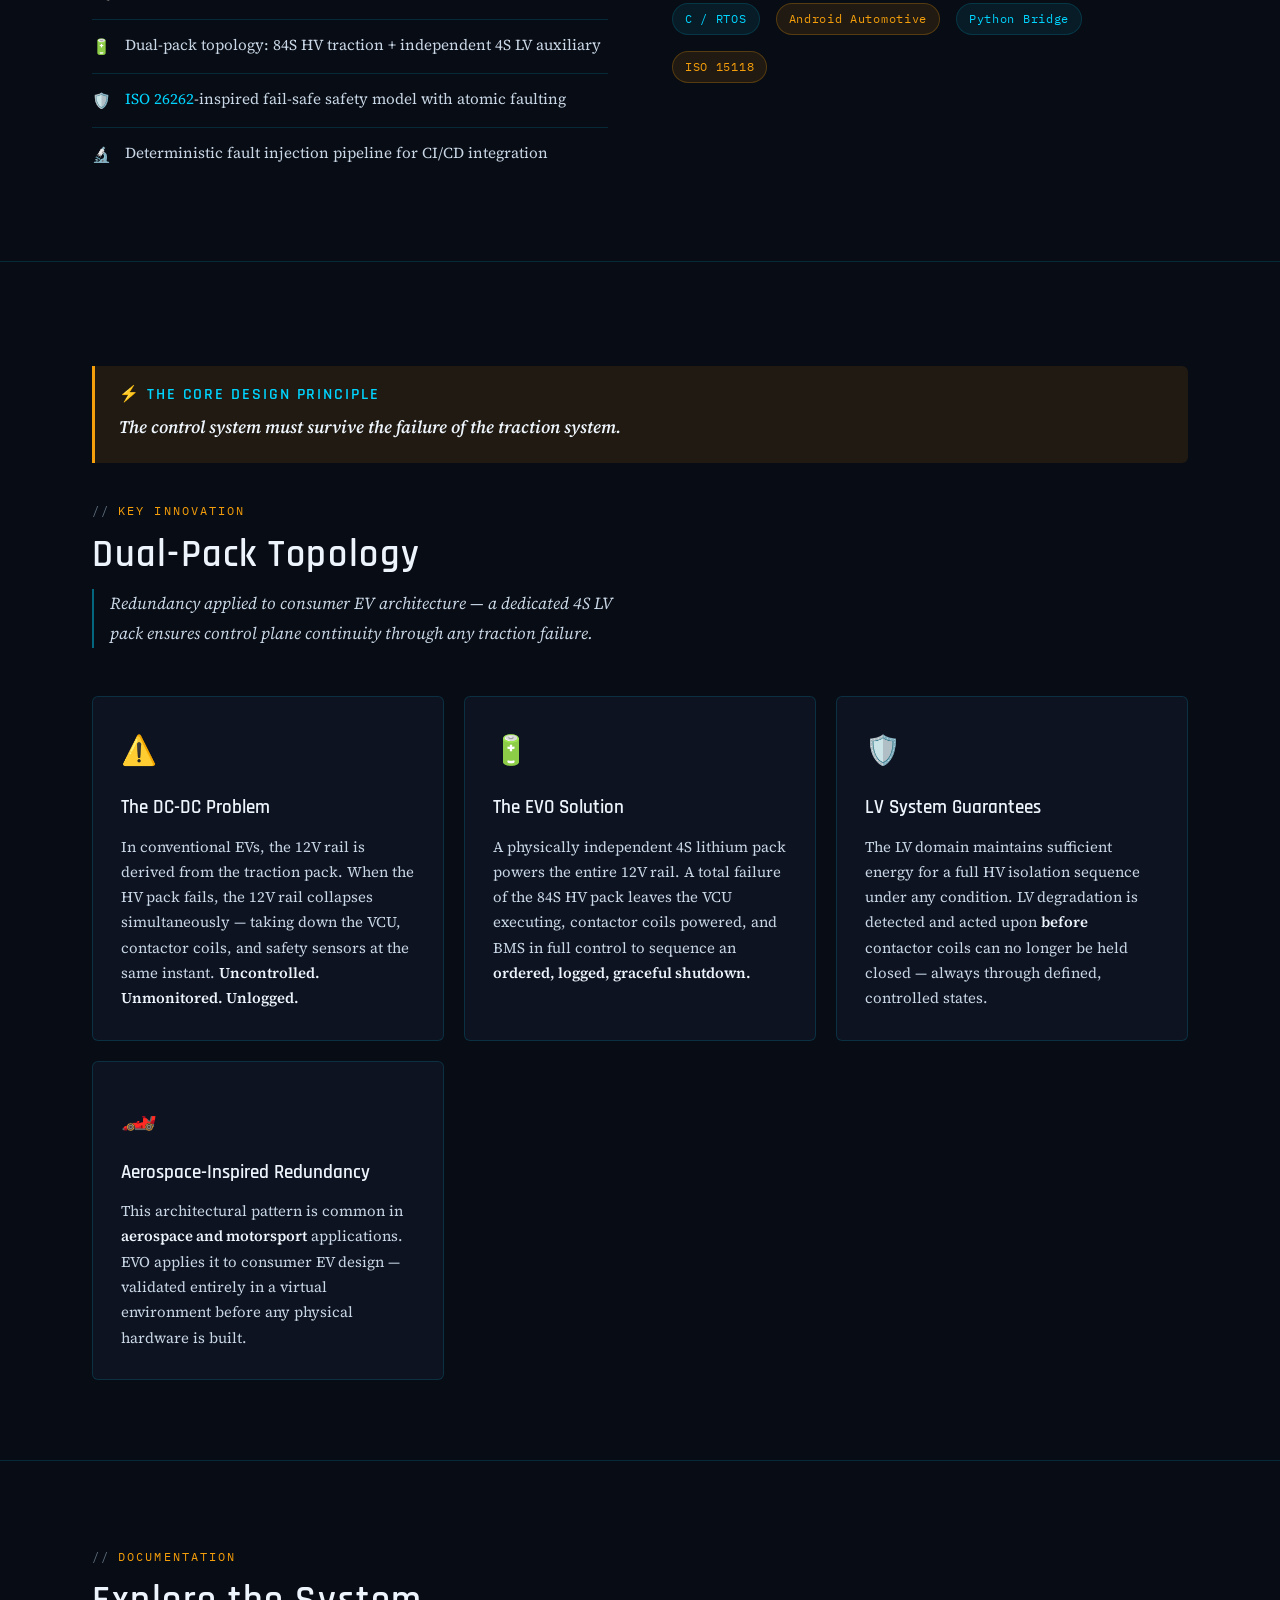
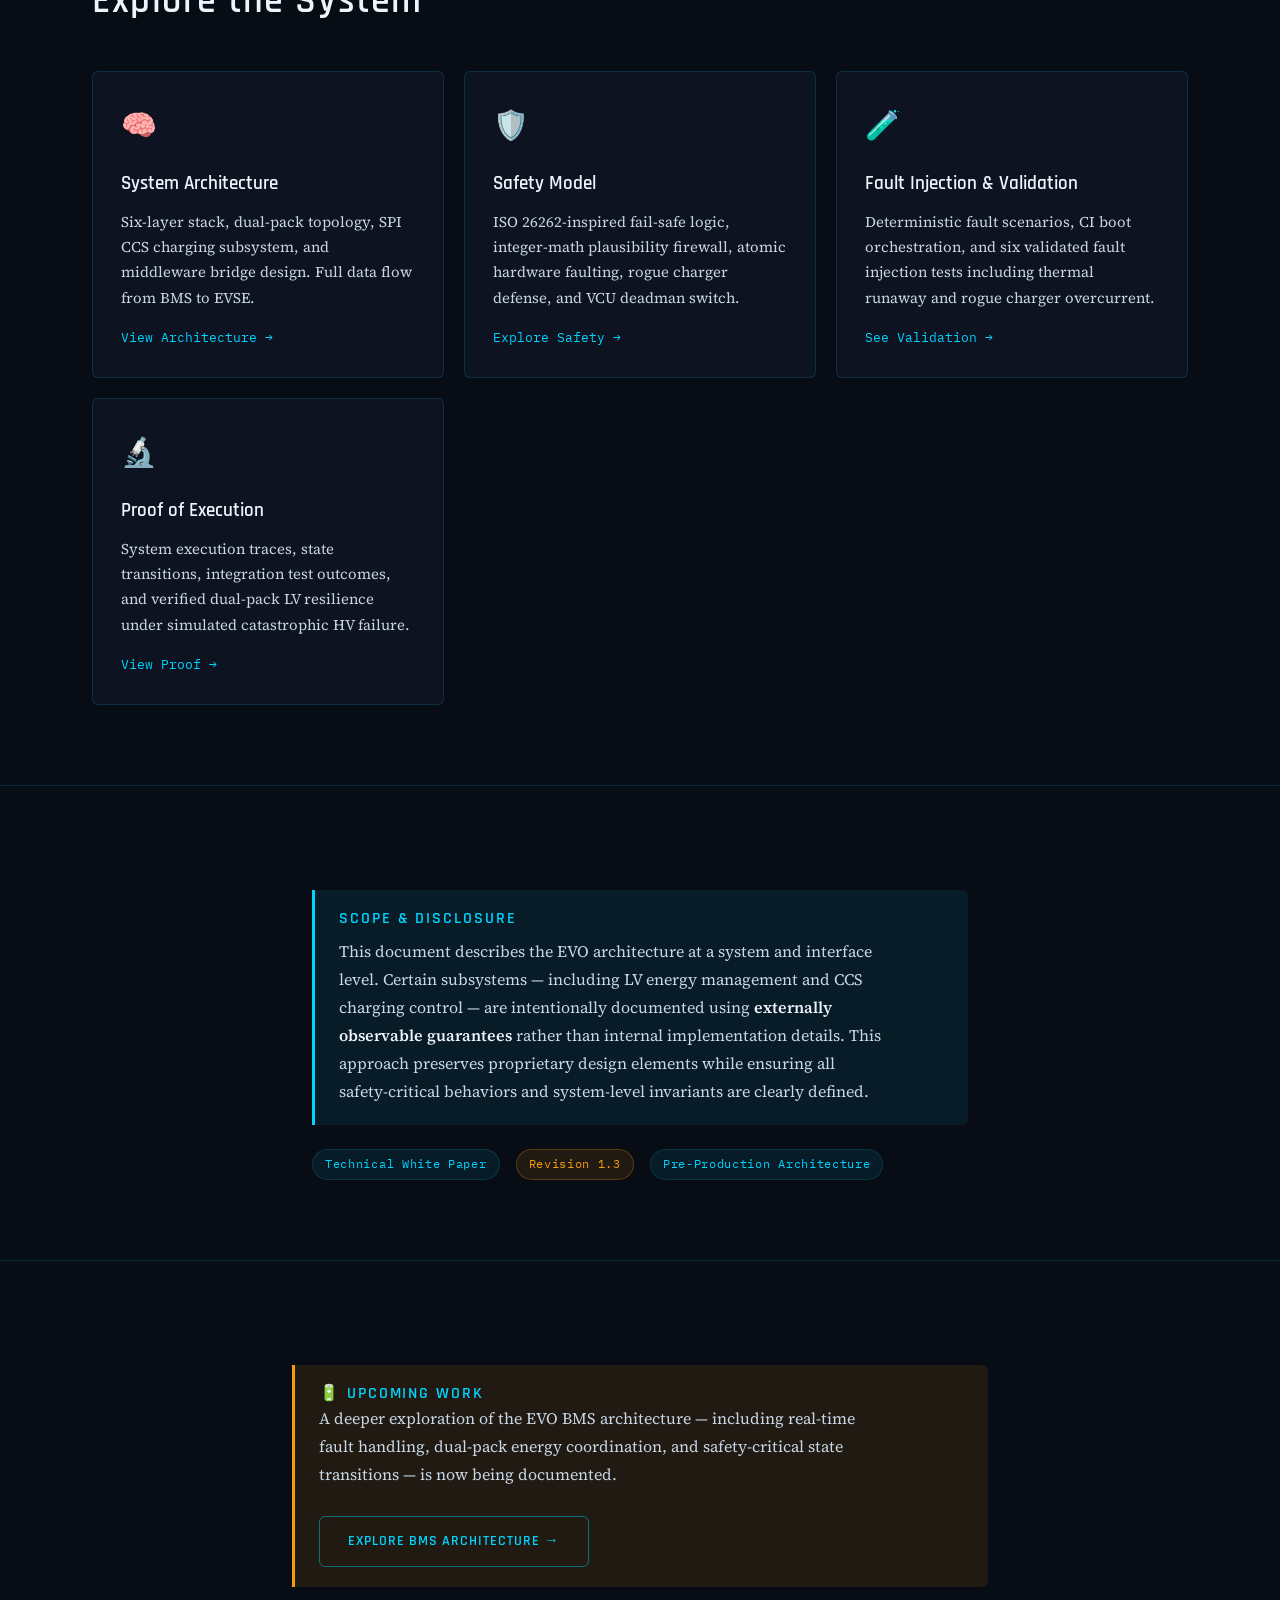
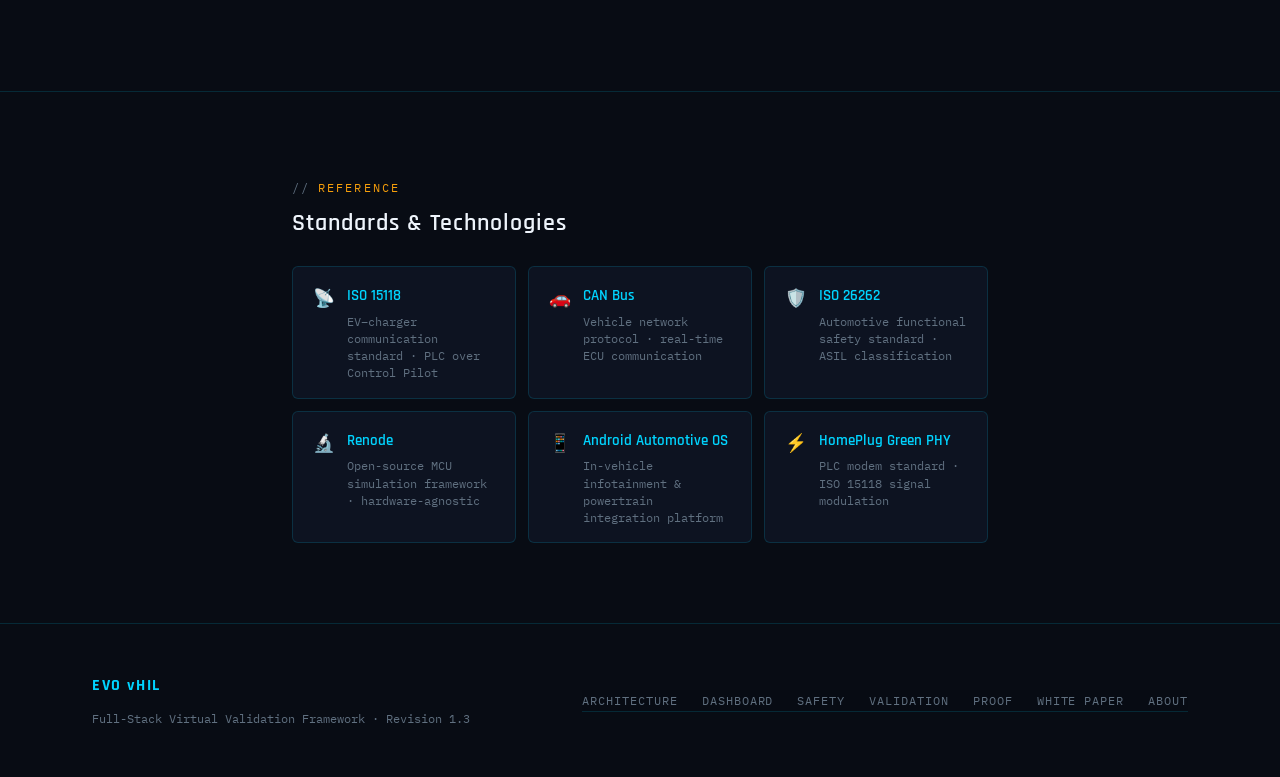
==== commit dd69a266: "Add Dashboard link to navigation and tracking" ====
--- a/index.html
+++ b/index.html
@@ -109,6 +109,7 @@
     <div class="nav-links" id="navLinks">
       <a href="/" class="active">Home</a>
       <a href="/architecture.html">Architecture</a>
+      <a href="/dashboard.html">Dashboard</a>
       <a href="/safety.html">Safety</a>
       <a href="/validation.html">Validation</a>
       <a href="/proof.html">Proof</a>
@@ -456,6 +457,7 @@
     </div>
     <nav class="footer-nav">
       <a href="/architecture.html">Architecture</a>
+      <a href="/dashboard.html">Dashboard</a>
       <a href="/safety.html">Safety</a>
       <a href="/validation.html">Validation</a>
       <a href="/proof.html">Proof</a>
@@ -500,6 +502,7 @@
 
 // Page-level intent tracking
 if (path.includes("architecture")) trackEvent("view_architecture");
+if (path.includes("dashboard")) trackEvent("dashboard_engagement");
 if (path.includes("safety")) trackEvent("view_safety");
 if (path.includes("validation")) trackEvent("view_validation");
 if (path.includes("proof")) trackEvent("view_proof");
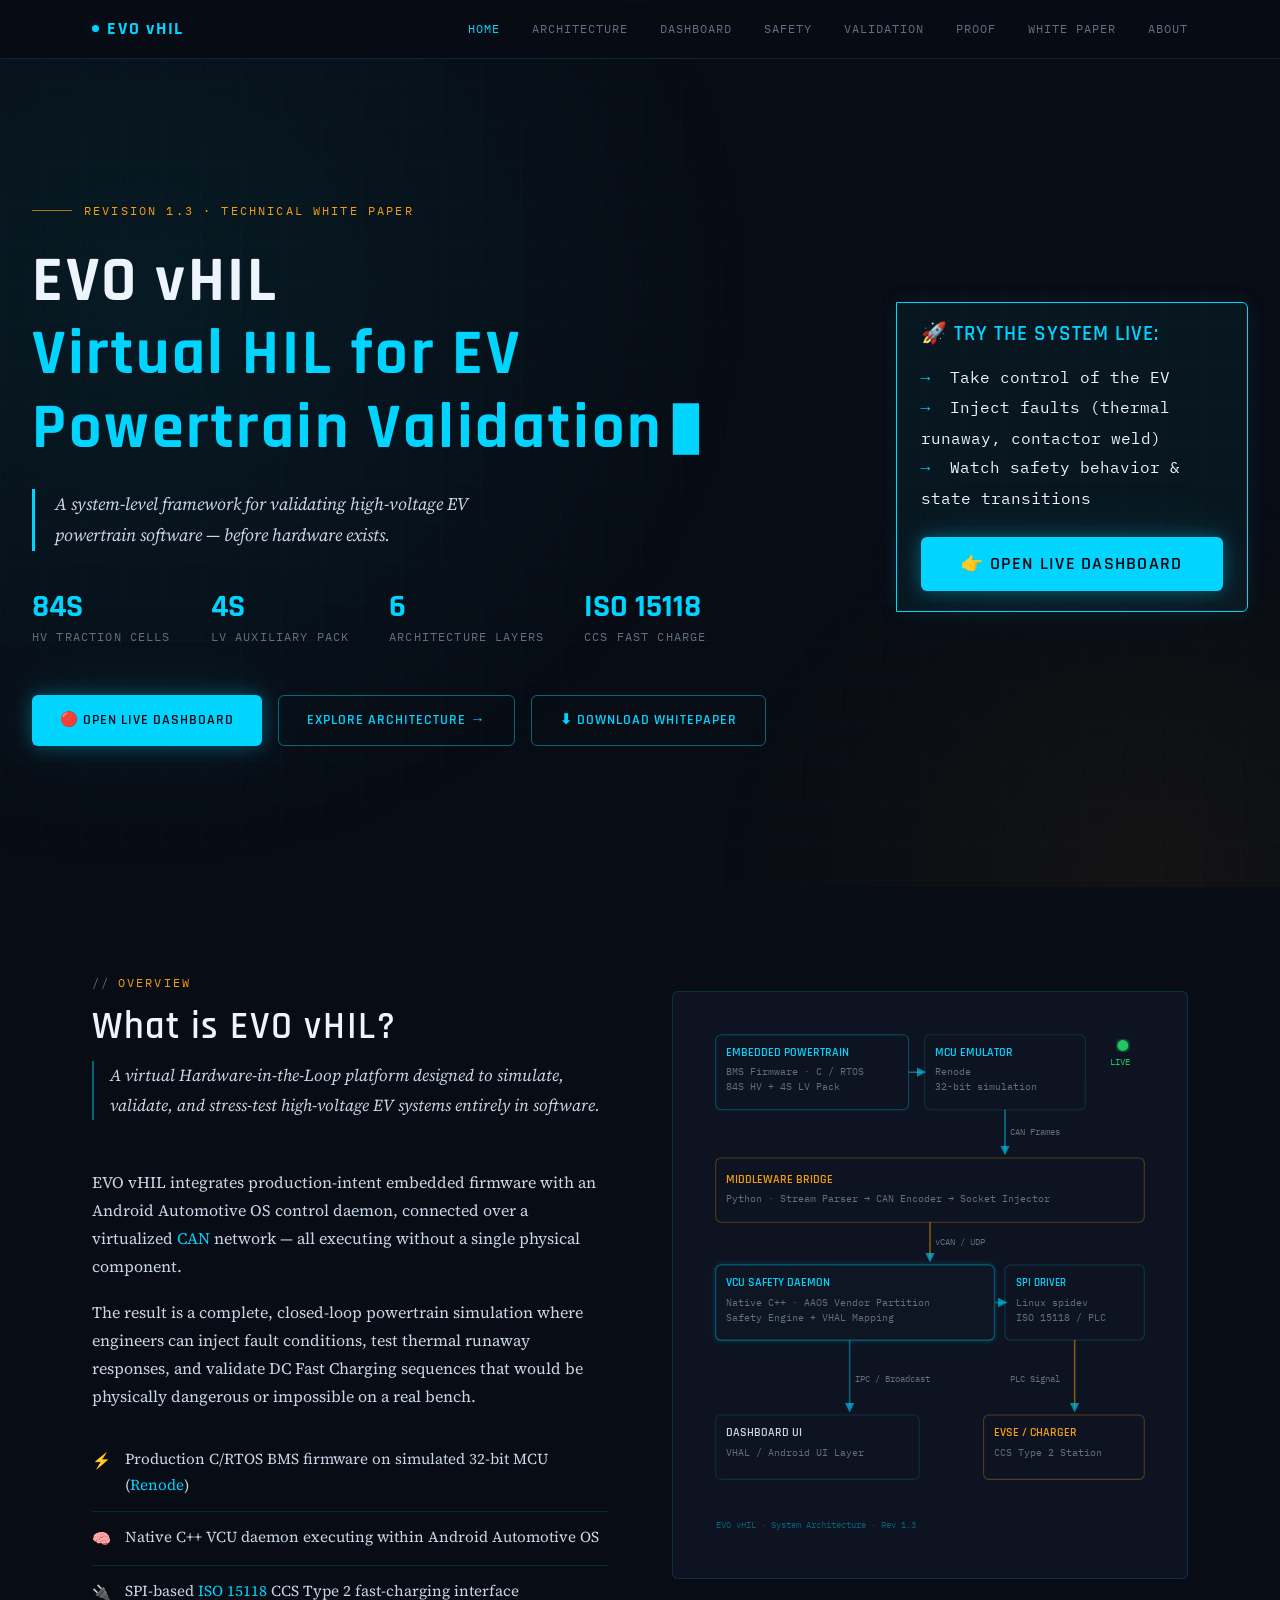
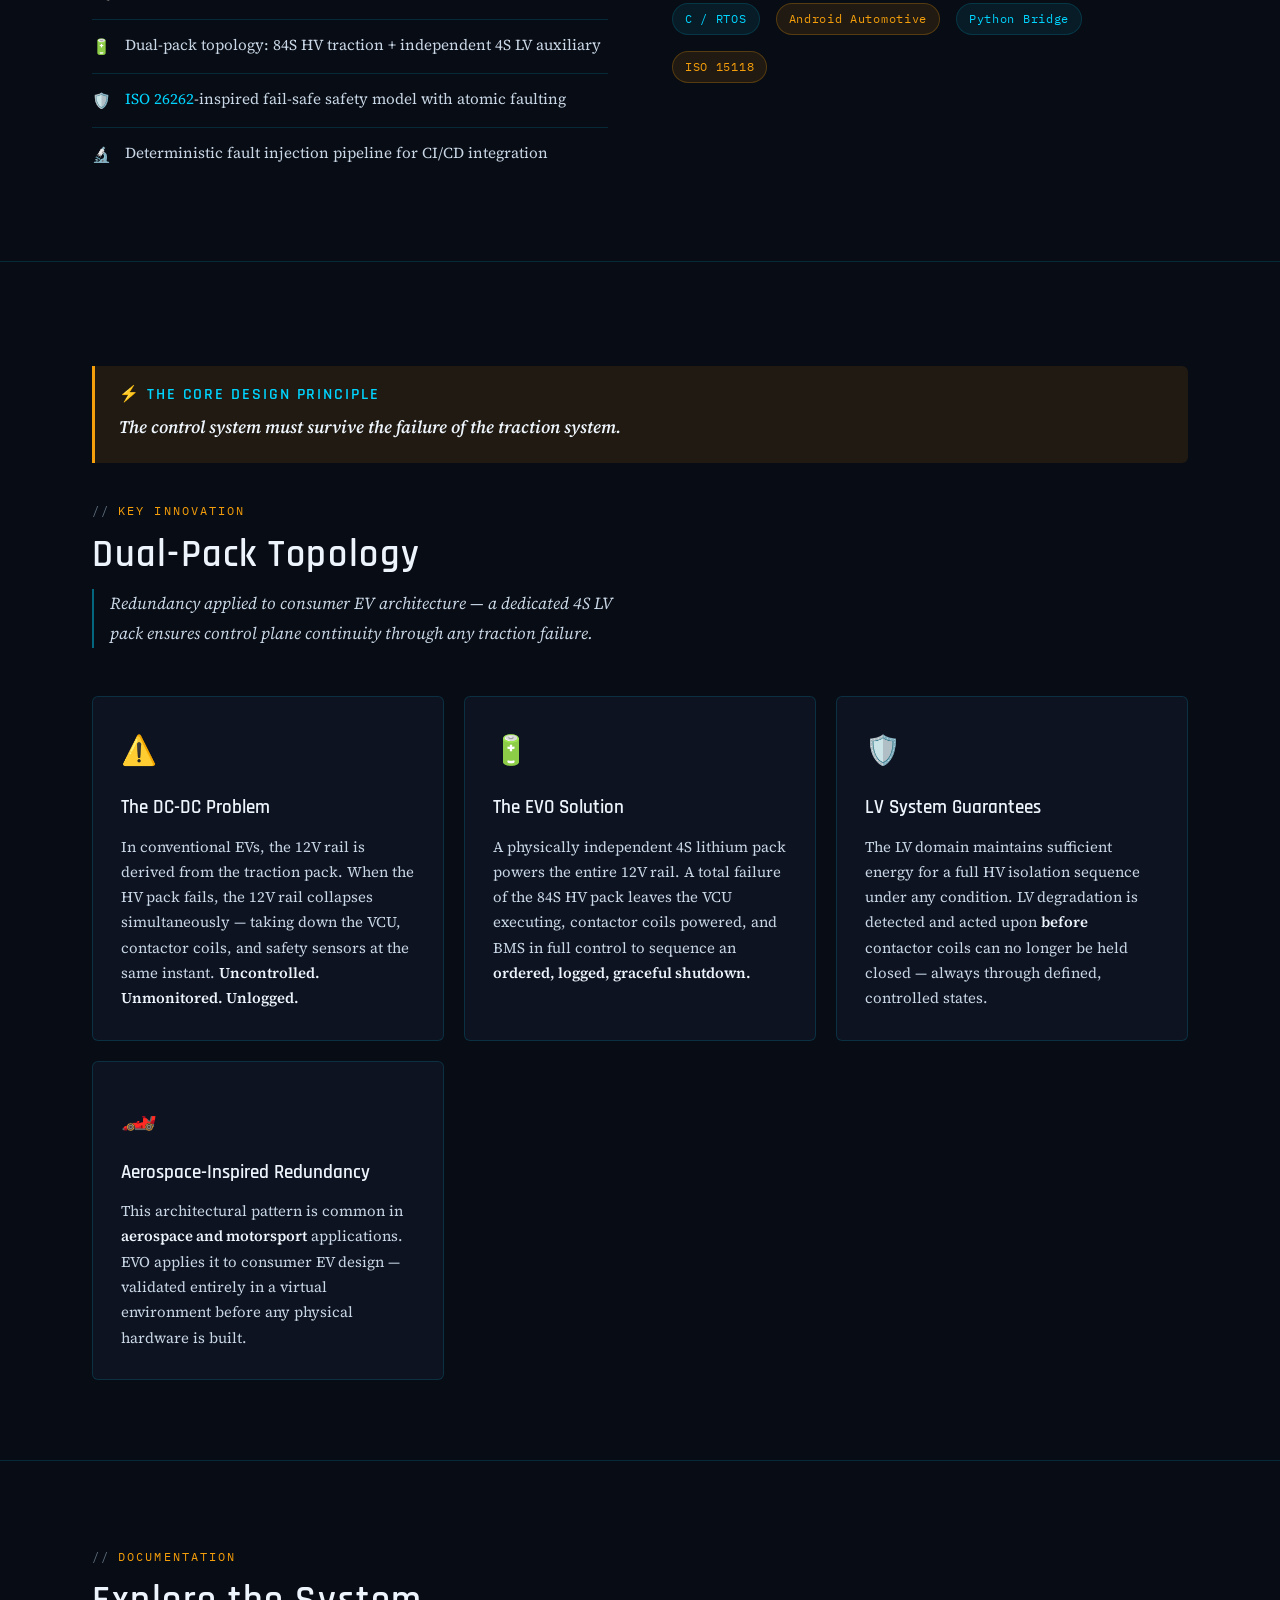
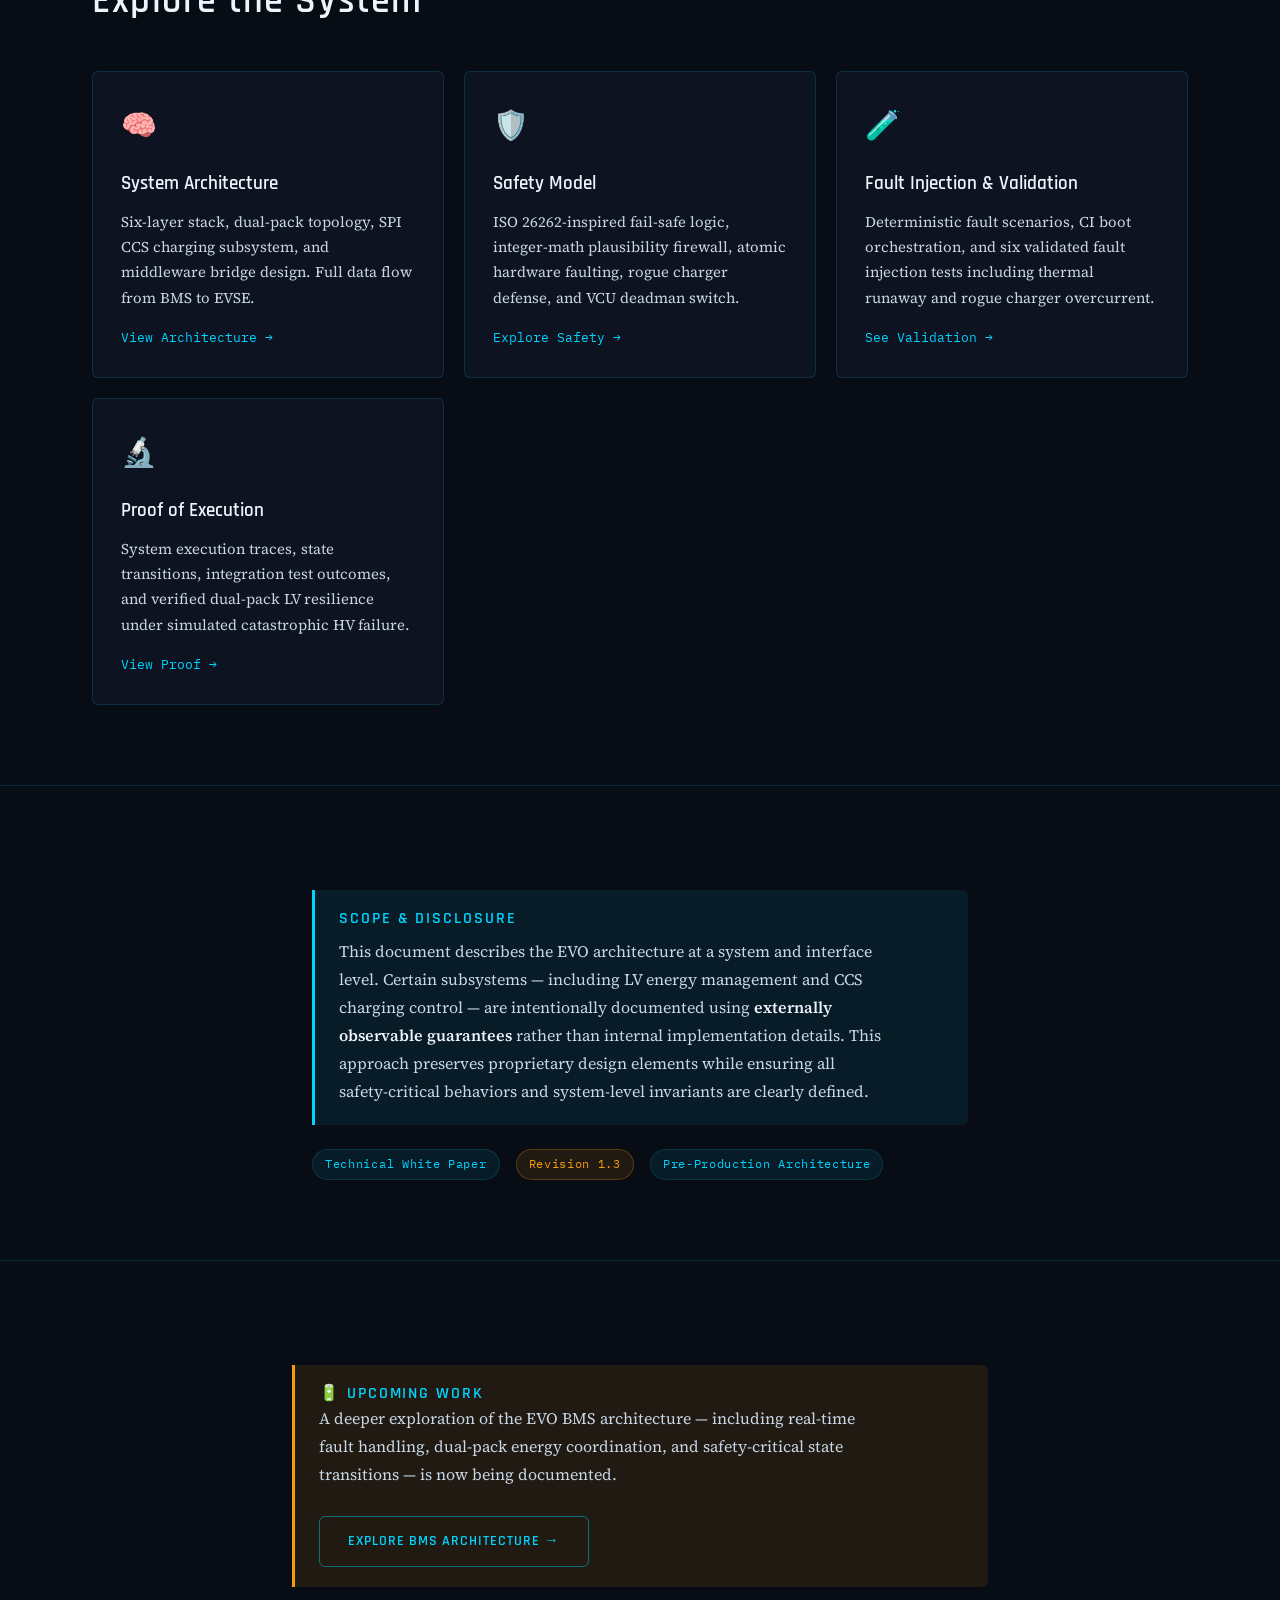
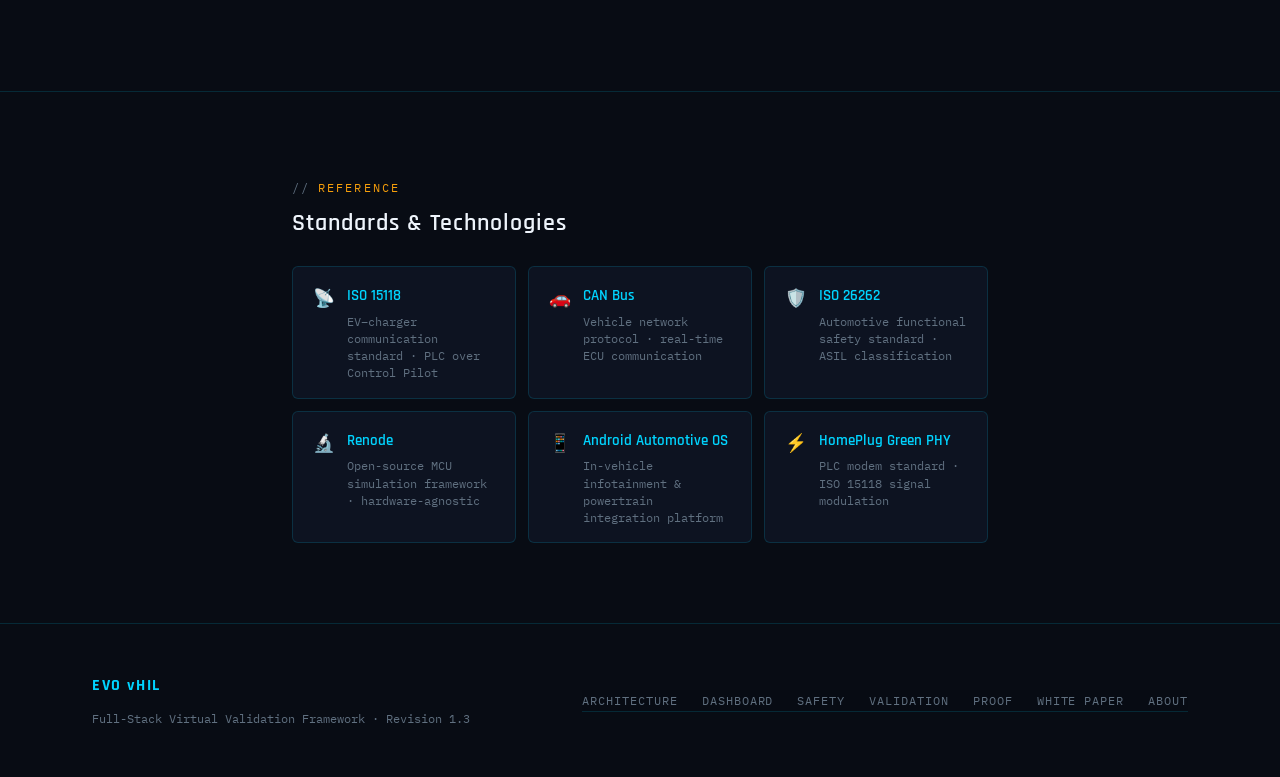
==== commit c96cfcde: "Update buttons and add live dashboard section" ====
--- a/index.html
+++ b/index.html
@@ -150,18 +150,39 @@
         <div class="stat-label">CCS Fast Charge</div>
       </div>
     </div>
-    <div class="btn-group">
-      <a href="/architecture.html" class="btn btn-primary" onclick="trackEvent('cta_architecture')">Explore Architecture →</a>
-      <a href="/fullpaper.html" class="btn btn-outline" onclick="trackEvent('cta_whitepaper_view')">Read White Paper</a>
+   <div class="btn-group">
+      <a href="/dashboard.html" class="btn btn-primary pulse" onclick="trackEvent('cta_hero_dashboard')">
+        🔴 OPEN LIVE DASHBOARD
+      </a>
+      <a href="/architecture.html" class="btn btn-outline" onclick="trackEvent('cta_architecture')">
+        Explore Architecture →
+      </a>
       <a href="https://raw.githubusercontent.com/vishal0002/EVO-vHIL-Public/main/docs/EVO_vHIL_Whitepaper_Public.pdf"
-     class="btn btn-primary pulse"
-     download 
-     onclick="trackEvent('whitepaper_download')"
-     data-goatcounter-click="whitepaper-download">
-     ⬇ Download Full Whitepaper
-  </a>
-    </div>
-  </div>
+         class="btn btn-outline"
+         download 
+         onclick="trackEvent('whitepaper_download')"
+         data-goatcounter-click="whitepaper-download">
+         ⬇ Download Whitepaper
+      </a>
+    </div>
+  </div>
+  <section class="section" style="padding-top: 0; padding-bottom: 2rem;">
+  <div class="container" style="max-width:760px;">
+    <div class="callout" style="border: 1px solid var(--cyan); background: rgba(0,212,255,0.05); box-shadow: 0 0 20px rgba(0,212,255,0.1);">
+      <h4 style="color: var(--cyan); margin-bottom: 1rem; font-size: 1.3rem; letter-spacing: 0.05em;">🚀 Try the system live:</h4>
+      
+      <ul style="list-style: none; padding: 0; margin-bottom: 1.5rem; font-family: var(--mono); font-size: 1rem; color: var(--text-hi); line-height: 1.8;">
+        <li><span style="color:var(--cyan); margin-right:10px; font-weight:bold;">→</span> Take control of the EV</li>
+        <li><span style="color:var(--cyan); margin-right:10px; font-weight:bold;">→</span> Inject faults (thermal runaway, contactor weld)</li>
+        <li><span style="color:var(--cyan); margin-right:10px; font-weight:bold;">→</span> Watch safety behavior & state transitions</li>
+      </ul>
+
+      <a href="/dashboard.html" class="btn btn-primary" style="display: block; text-align: center; width: 100%; box-sizing: border-box; font-size: 1.1rem;" onclick="trackEvent('cta_callout_dashboard')">
+        👉 OPEN LIVE DASHBOARD
+      </a>
+    </div>
+  </div>
+</section>
 </section>
 
 <!-- ── WHAT IS ── -->
@@ -184,6 +205,7 @@
           <li><span class="icon">🛡️</span><span><a href="https://en.wikipedia.org/wiki/ISO_26262" target="_blank" rel="noopener noreferrer" style="color:var(--cyan);">ISO 26262</a>-inspired fail-safe safety model with atomic faulting</span></li>
           <li><span class="icon">🔬</span><span>Deterministic fault injection pipeline for CI/CD integration</span></li>
         </ul>
+        
       </div>
       <!-- SVG Architecture Mini-Diagram -->
       <div>
